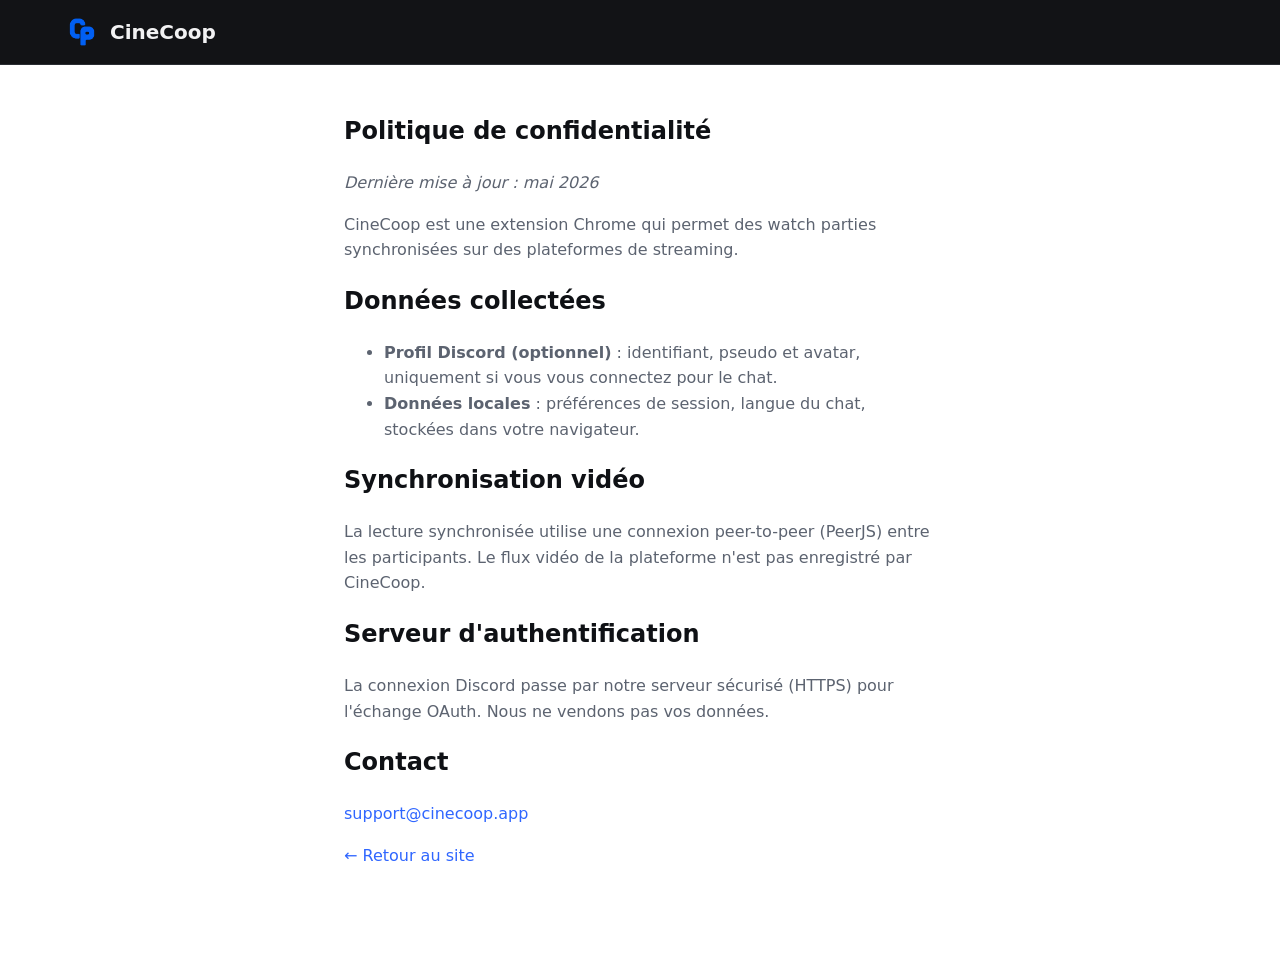
==== privacy.html @ d7f9ec52 "Site vitrine CineCoop" ====
<!doctype html>
<html lang="fr">
  <head>
    <meta charset="UTF-8" />
    <meta name="viewport" content="width=device-width, initial-scale=1.0" />
    <title>Confidentialité — CineCoop</title>
    <link rel="icon" href="assets/icon128.png" />
    <link rel="stylesheet" href="styles.css" />
    <style>
      .legal {
        max-width: 720px;
        margin: 0 auto;
        padding: 48px 5vw 80px;
      }
      .legal h1 {
        margin-top: 0;
      }
      .legal p,
      .legal li {
        color: #5c6370;
        line-height: 1.6;
      }
    </style>
  </head>
  <body>
    <header class="site-header">
      <a class="brand" href="index.html">
        <img src="assets/icon128.png" alt="" width="36" height="36" />
        <span>CineCoop</span>
      </a>
    </header>
    <article class="legal">
      <h1>Politique de confidentialité</h1>
      <p><em>Dernière mise à jour : mai 2026</em></p>
      <p>
        CineCoop est une extension Chrome qui permet des watch parties synchronisées sur des
        plateformes de streaming.
      </p>
      <h2>Données collectées</h2>
      <ul>
        <li>
          <strong>Profil Discord (optionnel)</strong> : identifiant, pseudo et avatar, uniquement si
          vous vous connectez pour le chat.
        </li>
        <li>
          <strong>Données locales</strong> : préférences de session, langue du chat, stockées dans
          votre navigateur.
        </li>
      </ul>
      <h2>Synchronisation vidéo</h2>
      <p>
        La lecture synchronisée utilise une connexion peer-to-peer (PeerJS) entre les participants.
        Le flux vidéo de la plateforme n'est pas enregistré par CineCoop.
      </p>
      <h2>Serveur d'authentification</h2>
      <p>
        La connexion Discord passe par notre serveur sécurisé (HTTPS) pour l'échange OAuth. Nous ne
        vendons pas vos données.
      </p>
      <h2>Contact</h2>
      <p><a href="mailto:support@cinecoop.app">support@cinecoop.app</a></p>
      <p><a href="index.html">← Retour au site</a></p>
    </article>
  </body>
</html>
---- styles.css ----
:root {
  --brand: #2f66ff;
  --brand-mid: #4d8fff;
  --brand-light: #69b4ff;
  --gradient: linear-gradient(104deg, #2f66ff 0%, #69b4ff 100%);
  --gradient-h: linear-gradient(90deg, #2f66ff 0%, #5ca6ff 55%, #69b4ff 100%);
  --bg-dark: #0a0b0e;
  --bg-header: #121316;
  --bg-panel: #1e1f22;
  --text: #0f1115;
  --text-muted: #5c6370;
  --white: #f2f2f3;
  --radius: 12px;
  --shadow: 0 12px 40px rgba(15, 17, 21, 0.12);
  --max: 1140px;
}

*,
*::before,
*::after {
  box-sizing: border-box;
}

html {
  scroll-behavior: smooth;
}

body {
  margin: 0;
  font-family: Inter, system-ui, -apple-system, sans-serif;
  color: var(--text);
  background: #fff;
  line-height: 1.55;
}

a {
  color: var(--brand);
  text-decoration: none;
}

a:hover {
  text-decoration: underline;
}

img {
  max-width: 100%;
  height: auto;
}

/* Header */
.site-header {
  position: sticky;
  top: 0;
  z-index: 100;
  display: flex;
  align-items: center;
  gap: 24px;
  padding: 14px 5vw;
  background: var(--bg-header);
  border-bottom: 1px solid #2a2d33;
}

.brand {
  display: flex;
  align-items: center;
  gap: 10px;
  color: var(--white);
  text-decoration: none;
  font-weight: 800;
  font-size: 1.25rem;
}

.brand:hover {
  text-decoration: none;
}

.brand-icon {
  border-radius: 8px;
}

.nav {
  display: flex;
  gap: 28px;
  margin-left: auto;
}

.nav a {
  color: #c5cad3;
  font-weight: 500;
  font-size: 0.95rem;
  text-decoration: none;
}

.nav a:hover {
  color: #fff;
}

.nav-toggle {
  display: none;
  flex-direction: column;
  gap: 5px;
  background: none;
  border: 0;
  padding: 4px;
  cursor: pointer;
}

.nav-toggle span {
  width: 22px;
  height: 2px;
  background: #fff;
  border-radius: 2px;
}

/* Buttons */
.btn {
  display: inline-flex;
  align-items: center;
  justify-content: center;
  border: 0;
  border-radius: 999px;
  font-weight: 700;
  cursor: pointer;
  text-decoration: none;
  transition: transform 0.15s, box-shadow 0.15s;
}

.btn:hover {
  text-decoration: none;
  transform: translateY(-1px);
  box-shadow: 0 8px 24px rgba(47, 102, 255, 0.35);
}

.btn-primary {
  background: var(--gradient-h);
  color: #fff;
}

.btn-sm {
  padding: 10px 18px;
  font-size: 0.88rem;
}

.btn-lg {
  padding: 16px 28px;
  font-size: 1.05rem;
}

/* Hero */
.hero {
  display: grid;
  grid-template-columns: 1fr 1fr;
  gap: 48px;
  align-items: center;
  max-width: var(--max);
  margin: 0 auto;
  padding: 56px 5vw 40px;
  background: var(--bg-dark);
  color: var(--white);
}

.hero-copy h1 {
  font-size: clamp(2rem, 4vw, 2.75rem);
  line-height: 1.15;
  margin: 0 0 16px;
}

.eyebrow {
  color: #8b93a1;
  font-size: 0.75rem;
  font-weight: 700;
  letter-spacing: 0.12em;
  margin: 0 0 12px;
}

.eyebrow.dark {
  color: var(--brand);
}

.lead {
  font-size: 1.05rem;
  color: #b5bac1;
  margin: 0 0 12px;
}

.lead-sub {
  color: #949ba4;
  margin: 0 0 24px;
}

.fine {
  font-size: 0.8rem;
  color: #6d737c;
  margin: 12px 0 0;
}

/* Mock browser */
.mock-browser {
  border-radius: 14px;
  overflow: hidden;
  box-shadow: 0 24px 60px rgba(0, 0, 0, 0.45);
  border: 1px solid #303339;
}

.mock-bar {
  display: flex;
  gap: 6px;
  padding: 10px 12px;
  background: #2a2d33;
}

.mock-bar span {
  width: 10px;
  height: 10px;
  border-radius: 50%;
  background: #4a4f58;
}

.mock-screen {
  display: grid;
  grid-template-columns: 1fr 200px;
  min-height: 260px;
  background: #15171c;
}

.mock-video {
  display: grid;
  place-items: center;
  background: linear-gradient(135deg, #1a2744, #0f1520);
}

.mock-play {
  width: 56px;
  height: 56px;
  border-radius: 50%;
  background: rgba(47, 102, 255, 0.9);
  display: grid;
  place-items: center;
  font-size: 1.2rem;
  color: #fff;
}

.mock-panel {
  background: #1e1f22;
  border-left: 1px solid #303339;
  padding: 12px;
  font-size: 0.72rem;
}

.mock-panel-head {
  font-weight: 700;
  margin-bottom: 10px;
  color: var(--brand-light);
}

.mock-members {
  display: flex;
  flex-wrap: wrap;
  gap: 6px;
  align-items: center;
  margin-bottom: 12px;
  color: #949ba4;
}

.mock-members .dot {
  width: 8px;
  height: 8px;
  border-radius: 50%;
  background: #4a4f58;
}

.mock-members .dot.on {
  background: #3ba55d;
}

.mock-chat p {
  margin: 0 0 8px;
  color: #dbdee1;
}

.mock-compose {
  margin-top: 16px;
  padding: 8px;
  border-radius: 8px;
  background: #2b2d31;
  color: #6d737c;
}

/* Platforms */
.platforms {
  display: flex;
  flex-wrap: wrap;
  align-items: center;
  gap: 24px 40px;
  padding: 28px 5vw;
  background: #fff;
  border-bottom: 1px solid #e8ecf2;
}

.platforms-label {
  margin: 0;
  font-weight: 600;
  color: var(--text-muted);
}

.platforms-row {
  display: flex;
  flex-wrap: wrap;
  align-items: center;
  gap: 28px;
}

.platforms-row img {
  height: 28px;
  width: auto;
  opacity: 0.85;
  filter: grayscale(0.2);
}

/* Feature blocks */
.feature-block {
  padding: 72px 5vw;
}

.feature-block.light {
  background: #fff;
}

.feature-block.gray {
  background: #f3f5f9;
}

.feature-inner {
  max-width: var(--max);
  margin: 0 auto;
  display: grid;
  grid-template-columns: 1fr 1fr;
  gap: 48px;
  align-items: center;
}

.feature-inner.reverse .feature-copy {
  order: 2;
}

.feature-inner.reverse .poster-grid,
.feature-inner.reverse .devices-mock,
.feature-inner.reverse .custom-cards {
  order: 1;
}

.feature-copy h2 {
  font-size: clamp(1.75rem, 3vw, 2.25rem);
  margin: 0 0 16px;
  line-height: 1.2;
}

.feature-copy p {
  color: var(--text-muted);
  margin: 0;
  font-size: 1.05rem;
}

.poster-grid {
  display: grid;
  grid-template-columns: repeat(3, 1fr);
  gap: 10px;
}

.poster {
  aspect-ratio: 2/3;
  border-radius: 10px;
  background: linear-gradient(145deg, #2f66ff33, #69b4ff22);
  border: 1px solid #e0e6ef;
}

.poster.p1 { background: linear-gradient(145deg, #1e3a5f, #2f66ff); }
.poster.p2 { background: linear-gradient(145deg, #3d1f4a, #8b5cf6); }
.poster.p3 { background: linear-gradient(145deg, #1a3d2e, #22c55e); }
.poster.p4 { background: linear-gradient(145deg, #4a2030, #ef4444); }
.poster.p5 { background: linear-gradient(145deg, #3d3520, #eab308); }
.poster.p6 { background: linear-gradient(145deg, #1a2e4a, #06b6d4); }

.devices-mock {
  position: relative;
  min-height: 220px;
}

.device.laptop {
  width: 90%;
  height: 200px;
  border-radius: 12px 12px 4px 4px;
  background: #1e1f22;
  padding: 12px 12px 20px;
  box-shadow: var(--shadow);
}

.device-screen {
  height: 100%;
  border-radius: 6px;
  background: linear-gradient(135deg, #1a2744, #0f1520);
  border: 1px solid #303339;
}

.device.phone {
  position: absolute;
  right: 0;
  bottom: 0;
  width: 80px;
  height: 140px;
  border-radius: 14px;
  border: 3px solid #2a2d33;
  background: #15171c;
  box-shadow: var(--shadow);
}

.custom-cards {
  display: grid;
  grid-template-columns: 1fr 1fr;
  gap: 14px;
}

.custom-card {
  background: #1e1f22;
  color: var(--white);
  padding: 18px;
  border-radius: var(--radius);
  box-shadow: var(--shadow);
}

.custom-card.wide {
  grid-column: 1 / -1;
}

.custom-card h3 {
  margin: 0 0 12px;
  font-size: 0.95rem;
}

.custom-card .muted {
  color: #949ba4;
  font-size: 0.85rem;
  margin: 0 0 12px;
}

.fake-input {
  background: #2b2d31;
  padding: 10px 12px;
  border-radius: 8px;
  color: #949ba4;
  font-size: 0.9rem;
}

.fake-toggle {
  display: flex;
  align-items: center;
  gap: 10px;
  font-size: 0.88rem;
  color: #b5bac1;
}

.fake-toggle span {
  width: 36px;
  height: 20px;
  border-radius: 999px;
  background: #4a4f58;
  position: relative;
}

.fake-toggle span.on {
  background: var(--brand);
}

.fake-toggle span.on::after {
  content: "";
  position: absolute;
  right: 3px;
  top: 3px;
  width: 14px;
  height: 14px;
  border-radius: 50%;
  background: #fff;
}

/* How it works */
.how {
  padding: 72px 5vw;
  background: #fff;
}

.how-layout {
  max-width: var(--max);
  margin: 0 auto;
  display: grid;
  grid-template-columns: 340px 1fr;
  gap: 48px;
}

.how-left h2 {
  font-size: 2rem;
  margin: 0 0 24px;
}

.steps-list {
  list-style: none;
  padding: 0;
  margin: 0 0 28px;
  border-left: 3px solid #e8ecf2;
}

.steps-list li {
  margin: 0;
}

.step-btn {
  display: block;
  width: 100%;
  text-align: left;
  padding: 12px 16px;
  border: 0;
  background: none;
  font: inherit;
  font-weight: 600;
  color: var(--text-muted);
  cursor: pointer;
  border-left: 3px solid transparent;
  margin-left: -3px;
}

.step-btn.active {
  color: var(--brand);
  border-left-color: var(--brand);
}

.step-screen {
  background: #121316;
  color: #fff;
  border-radius: var(--radius);
  padding: 48px 32px;
  min-height: 200px;
  display: flex;
  flex-direction: column;
  justify-content: center;
  margin-bottom: 20px;
}

.step-tag {
  color: var(--brand-light);
  font-weight: 700;
  font-size: 0.9rem;
}

.step-screen h3 {
  font-size: 1.75rem;
  margin: 8px 0 0;
}

.step-detail h4 {
  color: var(--brand);
  margin: 0 0 8px;
}

.step-detail p {
  color: var(--text-muted);
  margin: 0;
}

/* FAQ */
.faq-hero {
  padding: 72px 5vw 48px;
  background: radial-gradient(ellipse at 20% 0%, #2f66ff33 0%, transparent 55%), var(--bg-dark);
  color: var(--white);
  text-align: center;
}

.faq-hero h2 {
  font-size: 2.25rem;
  margin: 0 0 12px;
}

.faq-hero > p {
  color: #949ba4;
  margin: 0 auto 40px;
  max-width: 520px;
}

.faq-grid {
  max-width: 900px;
  margin: 0 auto;
  display: grid;
  grid-template-columns: repeat(3, 1fr);
  gap: 16px;
}

.faq-card {
  background: rgba(255, 255, 255, 0.06);
  border: 1px solid rgba(255, 255, 255, 0.08);
  border-radius: var(--radius);
  padding: 20px;
  text-align: left;
  color: inherit;
  text-decoration: none;
  transition: background 0.2s, border-color 0.2s;
}

.faq-card:hover {
  background: rgba(255, 255, 255, 0.1);
  border-color: var(--brand-mid);
  text-decoration: none;
}

.faq-card span {
  font-size: 1.5rem;
}

.faq-card h3 {
  margin: 10px 0 4px;
  font-size: 1rem;
  color: #fff;
}

.faq-card p {
  margin: 0;
  font-size: 0.85rem;
  color: #949ba4;
}

.faq-list {
  padding: 56px 5vw 72px;
}

.faq-list h2 {
  text-align: center;
  margin: 0 0 32px;
}

.accordion {
  max-width: 760px;
  margin: 0 auto;
}

.accordion details {
  background: #fff;
  border-radius: var(--radius);
  margin-bottom: 12px;
  box-shadow: var(--shadow);
  border: 1px solid #e8ecf2;
}

.accordion summary {
  padding: 18px 20px;
  font-weight: 700;
  cursor: pointer;
  list-style: none;
}

.accordion summary::-webkit-details-marker {
  display: none;
}

.accordion details[open] summary {
  color: var(--brand);
}

.accordion p {
  padding: 0 20px 18px;
  margin: 0;
  color: var(--text-muted);
}

/* CTA */
.cta-final {
  text-align: center;
  padding: 72px 5vw;
  background: var(--gradient);
  color: #fff;
}

.cta-final h2 {
  margin: 0 0 12px;
  font-size: 2rem;
}

.cta-final p {
  margin: 0 0 24px;
  opacity: 0.95;
}

.cta-final .fine {
  color: rgba(255, 255, 255, 0.75);
}

.cta-final .btn-primary {
  background: #fff;
  color: var(--brand);
  box-shadow: 0 8px 30px rgba(0, 0, 0, 0.2);
}

/* Footer */
.site-footer {
  background: #121316;
  color: #949ba4;
  padding: 48px 5vw 32px;
}

.footer-grid {
  max-width: var(--max);
  margin: 0 auto 32px;
  display: grid;
  grid-template-columns: repeat(4, 1fr);
  gap: 32px;
}

.footer-brand {
  font-size: 1.1rem;
}

.site-footer h4 {
  color: #dbdee1;
  margin: 0 0 12px;
  font-size: 0.9rem;
}

.site-footer a {
  display: block;
  color: #949ba4;
  margin-bottom: 8px;
  text-decoration: none;
}

.site-footer a:hover {
  color: var(--brand-light);
}

.copyright {
  text-align: center;
  margin: 0;
  font-size: 0.8rem;
  color: #6d737c;
}

/* Responsive */
@media (max-width: 960px) {
  .hero,
  .feature-inner,
  .how-layout {
    grid-template-columns: 1fr;
  }

  .hero-visual {
    order: -1;
  }

  .feature-inner.reverse .feature-copy {
    order: 0;
  }

  .faq-grid {
    grid-template-columns: 1fr 1fr;
  }

  .footer-grid {
    grid-template-columns: 1fr 1fr;
  }
}

@media (max-width: 720px) {
  .nav {
    display: none;
    position: absolute;
    top: 100%;
    left: 0;
    right: 0;
    flex-direction: column;
    background: var(--bg-header);
    padding: 16px 5vw;
    border-bottom: 1px solid #2a2d33;
  }

  .nav.open {
    display: flex;
  }

  .nav-toggle {
    display: flex;
    margin-left: auto;
  }

  .site-header .btn-sm {
    display: none;
  }

  .mock-screen {
    grid-template-columns: 1fr;
  }

  .mock-panel {
    display: none;
  }

  .faq-grid {
    grid-template-columns: 1fr;
  }

  .custom-cards {
    grid-template-columns: 1fr;
  }
}
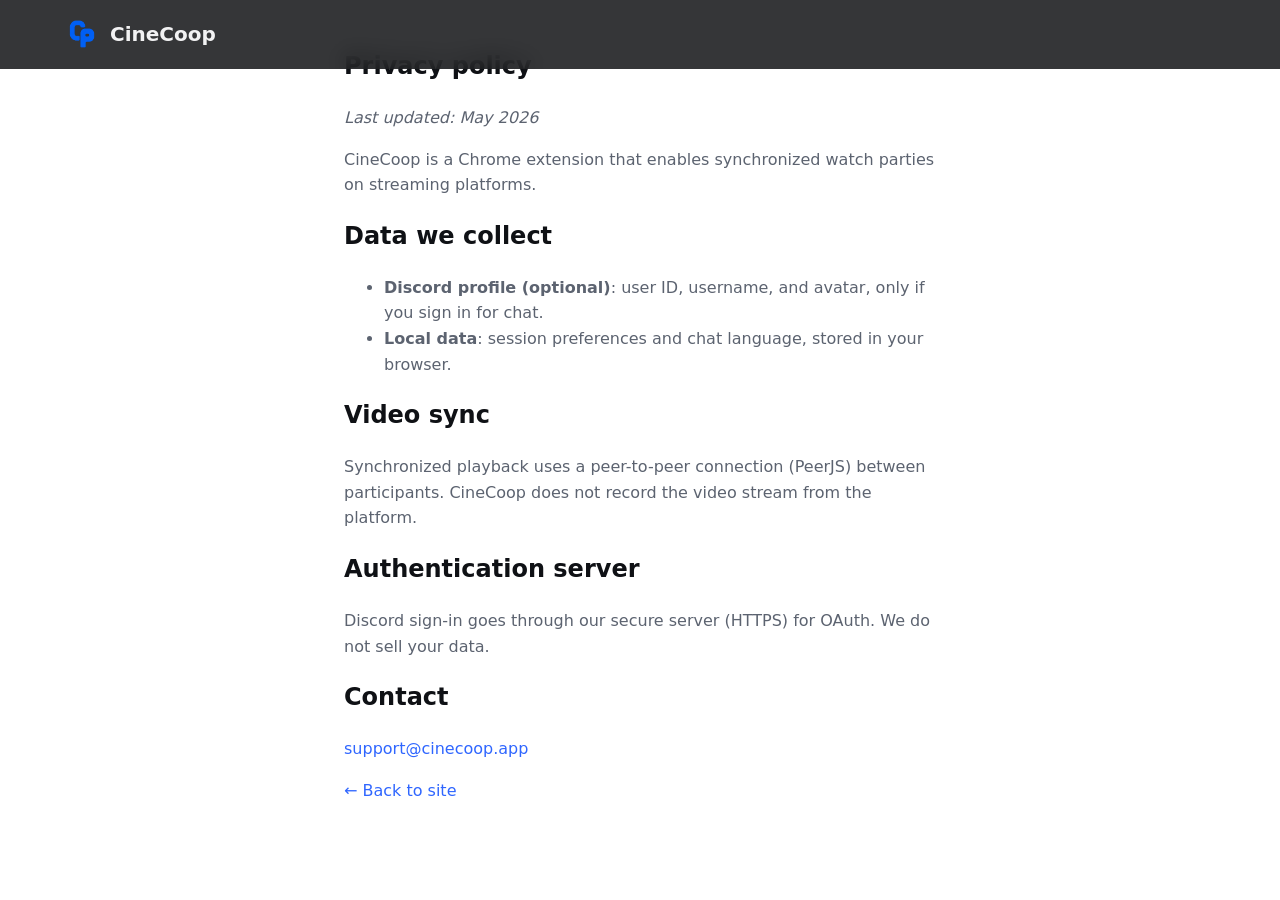
==== commit 527978f0: "Update site" ====
--- a/privacy.html
+++ b/privacy.html
@@ -1,9 +1,9 @@
 <!doctype html>
-<html lang="fr">
+<html lang="en">
   <head>
     <meta charset="UTF-8" />
     <meta name="viewport" content="width=device-width, initial-scale=1.0" />
-    <title>Confidentialité — CineCoop</title>
+    <title>Privacy — CineCoop</title>
     <link rel="icon" href="assets/icon128.png" />
     <link rel="stylesheet" href="styles.css" />
     <style>
@@ -30,36 +30,35 @@
       </a>
     </header>
     <article class="legal">
-      <h1>Politique de confidentialité</h1>
-      <p><em>Dernière mise à jour : mai 2026</em></p>
+      <h1>Privacy policy</h1>
+      <p><em>Last updated: May 2026</em></p>
       <p>
-        CineCoop est une extension Chrome qui permet des watch parties synchronisées sur des
-        plateformes de streaming.
+        CineCoop is a Chrome extension that enables synchronized watch parties on streaming
+        platforms.
       </p>
-      <h2>Données collectées</h2>
+      <h2>Data we collect</h2>
       <ul>
         <li>
-          <strong>Profil Discord (optionnel)</strong> : identifiant, pseudo et avatar, uniquement si
-          vous vous connectez pour le chat.
+          <strong>Discord profile (optional)</strong>: user ID, username, and avatar, only if you
+          sign in for chat.
         </li>
         <li>
-          <strong>Données locales</strong> : préférences de session, langue du chat, stockées dans
-          votre navigateur.
+          <strong>Local data</strong>: session preferences and chat language, stored in your
+          browser.
         </li>
       </ul>
-      <h2>Synchronisation vidéo</h2>
+      <h2>Video sync</h2>
       <p>
-        La lecture synchronisée utilise une connexion peer-to-peer (PeerJS) entre les participants.
-        Le flux vidéo de la plateforme n'est pas enregistré par CineCoop.
+        Synchronized playback uses a peer-to-peer connection (PeerJS) between participants. CineCoop
+        does not record the video stream from the platform.
       </p>
-      <h2>Serveur d'authentification</h2>
+      <h2>Authentication server</h2>
       <p>
-        La connexion Discord passe par notre serveur sécurisé (HTTPS) pour l'échange OAuth. Nous ne
-        vendons pas vos données.
+        Discord sign-in goes through our secure server (HTTPS) for OAuth. We do not sell your data.
       </p>
       <h2>Contact</h2>
       <p><a href="mailto:support@cinecoop.app">support@cinecoop.app</a></p>
-      <p><a href="index.html">← Retour au site</a></p>
+      <p><a href="index.html">← Back to site</a></p>
     </article>
   </body>
 </html>
--- a/styles.css
+++ b/styles.css
@@ -4,14 +4,14 @@
   --brand-light: #69b4ff;
   --gradient: linear-gradient(104deg, #2f66ff 0%, #69b4ff 100%);
   --gradient-h: linear-gradient(90deg, #2f66ff 0%, #5ca6ff 55%, #69b4ff 100%);
+  --hero-gradient: linear-gradient(115deg, #1a4fd6 0%, #2f66ff 35%, #5ca6ff 70%, #7ec8ff 100%);
   --bg-dark: #0a0b0e;
-  --bg-header: #121316;
-  --bg-panel: #1e1f22;
+  --bg-header: rgba(18, 19, 22, 0.85);
   --text: #0f1115;
   --text-muted: #5c6370;
   --white: #f2f2f3;
-  --radius: 12px;
-  --shadow: 0 12px 40px rgba(15, 17, 21, 0.12);
+  --radius: 14px;
+  --shadow: 0 16px 48px rgba(15, 17, 21, 0.14);
   --max: 1140px;
 }
 
@@ -23,6 +23,19 @@
 
 html {
   scroll-behavior: smooth;
+}
+
+@media (prefers-reduced-motion: reduce) {
+  html {
+    scroll-behavior: auto;
+  }
+  *,
+  *::before,
+  *::after {
+    animation-duration: 0.01ms !important;
+    animation-iteration-count: 1 !important;
+    transition-duration: 0.01ms !important;
+  }
 }
 
 body {
@@ -31,6 +44,15 @@
   color: var(--text);
   background: #fff;
   line-height: 1.55;
+  overflow-x: hidden;
+}
+
+.page-bg {
+  position: fixed;
+  inset: 0;
+  z-index: -1;
+  background: #fff;
+  pointer-events: none;
 }
 
 a {
@@ -38,26 +60,91 @@
   text-decoration: none;
 }
 
-a:hover {
-  text-decoration: underline;
-}
-
 img {
   max-width: 100%;
   height: auto;
+  display: block;
+}
+
+/* Reveal animations */
+.reveal {
+  opacity: 0;
+  transform: translateY(28px);
+  transition:
+    opacity 0.7s cubic-bezier(0.22, 1, 0.36, 1),
+    transform 0.7s cubic-bezier(0.22, 1, 0.36, 1);
+  transition-delay: calc(var(--d, 0) * 0.08s);
+}
+
+.reveal.is-visible {
+  opacity: 1;
+  transform: translateY(0);
+}
+
+@keyframes float-y {
+  0%,
+  100% {
+    transform: translateY(0);
+  }
+  50% {
+    transform: translateY(-14px);
+  }
+}
+
+@keyframes glow-pulse {
+  0%,
+  100% {
+    opacity: 0.5;
+    transform: scale(1);
+  }
+  50% {
+    opacity: 0.85;
+    transform: scale(1.05);
+  }
+}
+
+@keyframes shimmer {
+  0% {
+    background-position: 0% 50%;
+  }
+  100% {
+    background-position: 200% 50%;
+  }
+}
+
+.float-y {
+  animation: float-y 5s ease-in-out infinite;
+}
+
+.float-y-slow {
+  animation: float-y 7s ease-in-out infinite;
 }
 
 /* Header */
 .site-header {
-  position: sticky;
+  position: fixed;
   top: 0;
+  left: 0;
+  right: 0;
   z-index: 100;
   display: flex;
   align-items: center;
   gap: 24px;
-  padding: 14px 5vw;
+  padding: 16px 5vw;
   background: var(--bg-header);
-  border-bottom: 1px solid #2a2d33;
+  backdrop-filter: blur(12px);
+  border-bottom: 1px solid transparent;
+  transition:
+    padding 0.35s ease,
+    background 0.35s ease,
+    border-color 0.35s ease,
+    box-shadow 0.35s ease;
+}
+
+.site-header.is-scrolled {
+  padding: 10px 5vw;
+  border-bottom-color: #2a2d33;
+  box-shadow: 0 8px 32px rgba(0, 0, 0, 0.25);
 }
 
 .brand {
@@ -65,17 +152,18 @@
   align-items: center;
   gap: 10px;
   color: var(--white);
-  text-decoration: none;
   font-weight: 800;
   font-size: 1.25rem;
-}
-
-.brand:hover {
   text-decoration: none;
 }
 
 .brand-icon {
   border-radius: 8px;
+  transition: transform 0.3s ease;
+}
+
+.brand:hover .brand-icon {
+  transform: rotate(-6deg) scale(1.05);
 }
 
 .nav {
@@ -89,10 +177,26 @@
   font-weight: 500;
   font-size: 0.95rem;
   text-decoration: none;
+  position: relative;
+}
+
+.nav a::after {
+  content: "";
+  position: absolute;
+  left: 0;
+  bottom: -4px;
+  width: 0;
+  height: 2px;
+  background: var(--brand-light);
+  transition: width 0.25s ease;
 }
 
 .nav a:hover {
   color: #fff;
+}
+
+.nav a:hover::after {
+  width: 100%;
 }
 
 .nav-toggle {
@@ -110,6 +214,7 @@
   height: 2px;
   background: #fff;
   border-radius: 2px;
+  transition: transform 0.3s ease, opacity 0.3s ease;
 }
 
 /* Buttons */
@@ -122,18 +227,31 @@
   font-weight: 700;
   cursor: pointer;
   text-decoration: none;
-  transition: transform 0.15s, box-shadow 0.15s;
+  transition:
+    transform 0.25s cubic-bezier(0.22, 1, 0.36, 1),
+    box-shadow 0.25s ease,
+    filter 0.25s ease;
 }
 
 .btn:hover {
   text-decoration: none;
-  transform: translateY(-1px);
-  box-shadow: 0 8px 24px rgba(47, 102, 255, 0.35);
+  transform: translateY(-2px) scale(1.02);
 }
 
 .btn-primary {
   background: var(--gradient-h);
+  background-size: 200% auto;
   color: #fff;
+  box-shadow: 0 8px 28px rgba(47, 102, 255, 0.35);
+}
+
+.btn-primary:hover {
+  background-position: right center;
+  box-shadow: 0 12px 36px rgba(47, 102, 255, 0.5);
+}
+
+.btn-glow {
+  animation: shimmer 4s linear infinite;
 }
 
 .btn-sm {
@@ -148,178 +266,201 @@
 
 /* Hero */
 .hero {
+  position: relative;
   display: grid;
-  grid-template-columns: 1fr 1fr;
-  gap: 48px;
+  grid-template-columns: 1.05fr 0.95fr;
+  gap: 40px;
   align-items: center;
-  max-width: var(--max);
+  max-width: 1280px;
   margin: 0 auto;
-  padding: 56px 5vw 40px;
-  background: var(--bg-dark);
+  padding: 120px 5vw 64px;
+  min-height: 92vh;
+  background: var(--hero-gradient);
   color: var(--white);
+  overflow: hidden;
+}
+
+.hero-glow {
+  position: absolute;
+  width: 60vw;
+  height: 60vw;
+  max-width: 700px;
+  right: -10%;
+  top: 10%;
+  background: radial-gradient(circle, rgba(255, 255, 255, 0.2) 0%, transparent 65%);
+  animation: glow-pulse 6s ease-in-out infinite;
+  pointer-events: none;
+}
+
+.hero-copy {
+  position: relative;
+  z-index: 1;
 }
 
 .hero-copy h1 {
-  font-size: clamp(2rem, 4vw, 2.75rem);
-  line-height: 1.15;
-  margin: 0 0 16px;
+  font-size: clamp(2.1rem, 4.5vw, 3.2rem);
+  line-height: 1.1;
+  margin: 0 0 18px;
+  letter-spacing: -0.02em;
 }
 
 .eyebrow {
-  color: #8b93a1;
+  color: rgba(255, 255, 255, 0.75);
   font-size: 0.75rem;
   font-weight: 700;
-  letter-spacing: 0.12em;
-  margin: 0 0 12px;
+  letter-spacing: 0.14em;
+  margin: 0 0 14px;
 }
 
 .eyebrow.dark {
   color: var(--brand);
 }
 
+.eyebrow.light {
+  color: var(--brand-light);
+}
+
 .lead {
-  font-size: 1.05rem;
-  color: #b5bac1;
+  font-size: 1.08rem;
+  color: rgba(255, 255, 255, 0.92);
   margin: 0 0 12px;
 }
 
 .lead-sub {
-  color: #949ba4;
-  margin: 0 0 24px;
+  color: rgba(255, 255, 255, 0.78);
+  margin: 0 0 26px;
 }
 
 .fine {
   font-size: 0.8rem;
-  color: #6d737c;
-  margin: 12px 0 0;
-}
-
-/* Mock browser */
-.mock-browser {
-  border-radius: 14px;
+  color: rgba(255, 255, 255, 0.6);
+  margin: 14px 0 0;
+}
+
+.hero-visual {
+  position: relative;
+  z-index: 1;
+}
+
+.promo-frame {
+  border-radius: 20px;
   overflow: hidden;
-  box-shadow: 0 24px 60px rgba(0, 0, 0, 0.45);
-  border: 1px solid #303339;
-}
-
-.mock-bar {
-  display: flex;
-  gap: 6px;
-  padding: 10px 12px;
-  background: #2a2d33;
-}
-
-.mock-bar span {
-  width: 10px;
-  height: 10px;
-  border-radius: 50%;
-  background: #4a4f58;
-}
-
-.mock-screen {
-  display: grid;
-  grid-template-columns: 1fr 200px;
-  min-height: 260px;
-  background: #15171c;
-}
-
-.mock-video {
-  display: grid;
-  place-items: center;
-  background: linear-gradient(135deg, #1a2744, #0f1520);
-}
-
-.mock-play {
-  width: 56px;
-  height: 56px;
-  border-radius: 50%;
-  background: rgba(47, 102, 255, 0.9);
-  display: grid;
-  place-items: center;
-  font-size: 1.2rem;
-  color: #fff;
-}
-
-.mock-panel {
-  background: #1e1f22;
-  border-left: 1px solid #303339;
-  padding: 12px;
-  font-size: 0.72rem;
-}
-
-.mock-panel-head {
-  font-weight: 700;
-  margin-bottom: 10px;
-  color: var(--brand-light);
-}
-
-.mock-members {
-  display: flex;
-  flex-wrap: wrap;
-  gap: 6px;
-  align-items: center;
-  margin-bottom: 12px;
-  color: #949ba4;
-}
-
-.mock-members .dot {
-  width: 8px;
-  height: 8px;
-  border-radius: 50%;
-  background: #4a4f58;
-}
-
-.mock-members .dot.on {
-  background: #3ba55d;
-}
-
-.mock-chat p {
-  margin: 0 0 8px;
-  color: #dbdee1;
-}
-
-.mock-compose {
-  margin-top: 16px;
-  padding: 8px;
-  border-radius: 8px;
-  background: #2b2d31;
-  color: #6d737c;
-}
-
-/* Platforms */
+  box-shadow:
+    0 32px 80px rgba(0, 0, 0, 0.35),
+    0 0 0 1px rgba(255, 255, 255, 0.12);
+}
+
+.promo-img {
+  width: 100%;
+  height: auto;
+  transform: scale(1.02);
+  transition: transform 0.6s cubic-bezier(0.22, 1, 0.36, 1);
+}
+
+.promo-frame:hover .promo-img {
+  transform: scale(1.05);
+}
+
+/* Platforms row */
 .platforms {
-  display: flex;
-  flex-wrap: wrap;
-  align-items: center;
-  gap: 24px 40px;
-  padding: 28px 5vw;
-  background: #fff;
-  border-bottom: 1px solid #e8ecf2;
+  padding: 36px 0 40px;
+  background: #12151c;
+  border-bottom: 1px solid rgba(255, 255, 255, 0.06);
 }
 
 .platforms-label {
-  margin: 0;
+  text-align: center;
+  margin: 0 0 28px;
+  font-size: 0.8rem;
   font-weight: 600;
-  color: var(--text-muted);
+  letter-spacing: 0.12em;
+  text-transform: uppercase;
+  color: rgba(255, 255, 255, 0.45);
 }
 
 .platforms-row {
   display: flex;
   flex-wrap: wrap;
+  justify-content: center;
   align-items: center;
-  gap: 28px;
+  gap: clamp(28px, 5vw, 64px);
+  list-style: none;
+  margin: 0;
+  padding: 0 5vw;
+  max-width: 1100px;
+  margin-inline: auto;
+}
+
+.platforms-row li {
+  display: flex;
+  align-items: center;
+  justify-content: center;
 }
 
 .platforms-row img {
-  height: 28px;
   width: auto;
-  opacity: 0.85;
-  filter: grayscale(0.2);
-}
-
-/* Feature blocks */
+  height: auto;
+  max-height: 32px;
+  object-fit: contain;
+  opacity: 0.95;
+  transition:
+    opacity 0.3s ease,
+    transform 0.35s cubic-bezier(0.22, 1, 0.36, 1);
+}
+
+.platforms-row img:hover {
+  opacity: 1;
+  transform: scale(1.06);
+}
+
+.platforms-row .logo-disney {
+  max-height: 36px;
+}
+
+.platforms-row .logo-youtube {
+  max-height: 28px;
+}
+
+.platforms-row .logo-hbo {
+  max-height: 26px;
+}
+
+.platforms-row .logo-hulu {
+  max-height: 24px;
+}
+
+.platforms-row .logo-amazon {
+  max-height: 30px;
+}
+
+.platforms-row .logo-netflix {
+  max-height: 28px;
+}
+
+/* Showcase banner */
+.showcase-banner {
+  padding: 0;
+  background: linear-gradient(180deg, #fff 0%, #eef3ff 100%);
+  overflow: hidden;
+}
+
+.showcase-banner-img {
+  width: 100%;
+  max-height: 520px;
+  object-fit: cover;
+  object-position: center top;
+  opacity: 0.95;
+  transform: scale(1.01);
+  transition: transform 0.8s ease;
+}
+
+.showcase-banner:hover .showcase-banner-img {
+  transform: scale(1.03);
+}
+
+/* Features */
 .feature-block {
-  padding: 72px 5vw;
+  padding: 80px 5vw;
 }
 
 .feature-block.light {
@@ -343,16 +484,15 @@
   order: 2;
 }
 
-.feature-inner.reverse .poster-grid,
-.feature-inner.reverse .devices-mock,
-.feature-inner.reverse .custom-cards {
+.feature-inner.reverse .feature-visual {
   order: 1;
 }
 
 .feature-copy h2 {
-  font-size: clamp(1.75rem, 3vw, 2.25rem);
+  font-size: clamp(1.75rem, 3vw, 2.35rem);
   margin: 0 0 16px;
-  line-height: 1.2;
+  line-height: 1.15;
+  letter-spacing: -0.02em;
 }
 
 .feature-copy p {
@@ -361,130 +501,179 @@
   font-size: 1.05rem;
 }
 
-.poster-grid {
+.glass-card {
+  border-radius: var(--radius);
+  overflow: hidden;
+  box-shadow: var(--shadow);
+  border: 1px solid rgba(47, 102, 255, 0.12);
+  transition:
+    transform 0.45s cubic-bezier(0.22, 1, 0.36, 1),
+    box-shadow 0.45s ease;
+}
+
+.tilt-hover:hover {
+  transform: perspective(900px) rotateY(-4deg) rotateX(2deg) translateY(-6px);
+  box-shadow: 0 28px 60px rgba(47, 102, 255, 0.2);
+}
+
+.feature-promo-img {
+  width: 100%;
+}
+
+/* Streaming platforms video circle */
+.feature-visual {
+  display: flex;
+  justify-content: center;
+  align-items: center;
+}
+
+.shows-video-ring {
+  width: min(440px, 88vw);
+  aspect-ratio: 1;
+  border-radius: 50%;
+  overflow: hidden;
+  background: linear-gradient(145deg, #eef2f8 0%, #f8fafc 55%, #e8edf5 100%);
+  box-shadow:
+    0 24px 56px rgba(15, 23, 42, 0.1),
+    inset 0 0 0 1px rgba(47, 102, 255, 0.08);
+  position: relative;
+}
+
+.shows-video-ring::after {
+  content: "";
+  position: absolute;
+  inset: 0;
+  border-radius: 50%;
+  box-shadow: inset 0 0 0 1px rgba(255, 255, 255, 0.6);
+  pointer-events: none;
+}
+
+.shows-video {
+  width: 100%;
+  height: 100%;
+  object-fit: cover;
+  display: block;
+}
+
+/* Steps band */
+.steps-band {
+  padding: 80px 5vw;
+  background: var(--hero-gradient);
+  color: #fff;
+  overflow: hidden;
+}
+
+.steps-band-inner {
+  max-width: var(--max);
+  margin: 0 auto;
+  display: grid;
+  grid-template-columns: 1fr 1.1fr;
+  gap: 40px;
+  align-items: center;
+}
+
+.steps-band h2 {
+  font-size: clamp(1.8rem, 3vw, 2.4rem);
+  margin: 0 0 28px;
+  line-height: 1.15;
+}
+
+.steps-mini {
+  list-style: none;
+  padding: 0;
+  margin: 0 0 28px;
+}
+
+.steps-mini li {
+  display: flex;
+  gap: 16px;
+  align-items: flex-start;
+  margin-bottom: 20px;
+  padding: 14px 16px;
+  border-radius: 12px;
+  background: rgba(255, 255, 255, 0.08);
+  border: 1px solid rgba(255, 255, 255, 0.12);
+  transition:
+    transform 0.3s ease,
+    background 0.3s ease;
+}
+
+.steps-mini li:hover {
+  transform: translateX(8px);
+  background: rgba(255, 255, 255, 0.14);
+}
+
+.step-num {
+  flex-shrink: 0;
+  width: 36px;
+  height: 36px;
+  border-radius: 50%;
+  background: rgba(255, 255, 255, 0.2);
+  display: grid;
+  place-items: center;
+  font-weight: 800;
+  font-size: 0.95rem;
+}
+
+.steps-mini strong {
+  display: block;
+  margin-bottom: 4px;
+}
+
+.steps-mini p {
+  margin: 0;
+  font-size: 0.9rem;
+  opacity: 0.85;
+}
+
+.steps-promo-img {
+  width: 100%;
+  border-radius: var(--radius);
+  box-shadow: 0 24px 64px rgba(0, 0, 0, 0.3);
+}
+
+/* Stats */
+.stats-grid {
   display: grid;
   grid-template-columns: repeat(3, 1fr);
-  gap: 10px;
-}
-
-.poster {
-  aspect-ratio: 2/3;
-  border-radius: 10px;
-  background: linear-gradient(145deg, #2f66ff33, #69b4ff22);
-  border: 1px solid #e0e6ef;
-}
-
-.poster.p1 { background: linear-gradient(145deg, #1e3a5f, #2f66ff); }
-.poster.p2 { background: linear-gradient(145deg, #3d1f4a, #8b5cf6); }
-.poster.p3 { background: linear-gradient(145deg, #1a3d2e, #22c55e); }
-.poster.p4 { background: linear-gradient(145deg, #4a2030, #ef4444); }
-.poster.p5 { background: linear-gradient(145deg, #3d3520, #eab308); }
-.poster.p6 { background: linear-gradient(145deg, #1a2e4a, #06b6d4); }
-
-.devices-mock {
-  position: relative;
-  min-height: 220px;
-}
-
-.device.laptop {
-  width: 90%;
-  height: 200px;
-  border-radius: 12px 12px 4px 4px;
-  background: #1e1f22;
-  padding: 12px 12px 20px;
+  gap: 16px;
+}
+
+.stat-card {
+  background: #fff;
+  border-radius: var(--radius);
+  padding: 28px 20px;
+  text-align: center;
   box-shadow: var(--shadow);
-}
-
-.device-screen {
-  height: 100%;
-  border-radius: 6px;
-  background: linear-gradient(135deg, #1a2744, #0f1520);
-  border: 1px solid #303339;
-}
-
-.device.phone {
-  position: absolute;
-  right: 0;
-  bottom: 0;
-  width: 80px;
-  height: 140px;
-  border-radius: 14px;
-  border: 3px solid #2a2d33;
-  background: #15171c;
-  box-shadow: var(--shadow);
-}
-
-.custom-cards {
-  display: grid;
-  grid-template-columns: 1fr 1fr;
-  gap: 14px;
-}
-
-.custom-card {
-  background: #1e1f22;
-  color: var(--white);
-  padding: 18px;
-  border-radius: var(--radius);
-  box-shadow: var(--shadow);
-}
-
-.custom-card.wide {
-  grid-column: 1 / -1;
-}
-
-.custom-card h3 {
-  margin: 0 0 12px;
-  font-size: 0.95rem;
-}
-
-.custom-card .muted {
-  color: #949ba4;
+  border: 1px solid #e8ecf2;
+  transition:
+    transform 0.35s ease,
+    border-color 0.35s ease;
+}
+
+.stat-card:hover {
+  transform: translateY(-6px);
+  border-color: var(--brand-mid);
+}
+
+.stat-value {
+  display: block;
+  font-size: 2rem;
+  font-weight: 800;
+  color: var(--brand);
+  line-height: 1;
+  margin-bottom: 8px;
+}
+
+.stat-label {
   font-size: 0.85rem;
-  margin: 0 0 12px;
-}
-
-.fake-input {
-  background: #2b2d31;
-  padding: 10px 12px;
-  border-radius: 8px;
-  color: #949ba4;
-  font-size: 0.9rem;
-}
-
-.fake-toggle {
-  display: flex;
-  align-items: center;
-  gap: 10px;
-  font-size: 0.88rem;
-  color: #b5bac1;
-}
-
-.fake-toggle span {
-  width: 36px;
-  height: 20px;
-  border-radius: 999px;
-  background: #4a4f58;
-  position: relative;
-}
-
-.fake-toggle span.on {
-  background: var(--brand);
-}
-
-.fake-toggle span.on::after {
-  content: "";
-  position: absolute;
-  right: 3px;
-  top: 3px;
-  width: 14px;
-  height: 14px;
-  border-radius: 50%;
-  background: #fff;
-}
-
-/* How it works */
+  color: var(--text-muted);
+  font-weight: 600;
+}
+
+/* How */
 .how {
-  padding: 72px 5vw;
+  padding: 80px 5vw;
   background: #fff;
 }
 
@@ -506,10 +695,6 @@
   padding: 0;
   margin: 0 0 28px;
   border-left: 3px solid #e8ecf2;
-}
-
-.steps-list li {
-  margin: 0;
 }
 
 .step-btn {
@@ -525,6 +710,15 @@
   cursor: pointer;
   border-left: 3px solid transparent;
   margin-left: -3px;
+  transition:
+    color 0.25s ease,
+    border-color 0.25s ease,
+    padding-left 0.25s ease;
+}
+
+.step-btn:hover {
+  color: var(--brand);
+  padding-left: 20px;
 }
 
 .step-btn.active {
@@ -533,15 +727,21 @@
 }
 
 .step-screen {
-  background: #121316;
+  background: linear-gradient(135deg, #121316, #1e3a6f);
   color: #fff;
   border-radius: var(--radius);
   padding: 48px 32px;
-  min-height: 200px;
+  min-height: 180px;
   display: flex;
   flex-direction: column;
   justify-content: center;
   margin-bottom: 20px;
+  transition: opacity 0.35s ease, transform 0.35s ease;
+}
+
+.step-screen.is-changing {
+  opacity: 0;
+  transform: translateY(8px);
 }
 
 .step-tag {
@@ -555,6 +755,14 @@
   margin: 8px 0 0;
 }
 
+.step-detail {
+  transition: opacity 0.35s ease;
+}
+
+.step-detail.is-changing {
+  opacity: 0;
+}
+
 .step-detail h4 {
   color: var(--brand);
   margin: 0 0 8px;
@@ -567,8 +775,10 @@
 
 /* FAQ */
 .faq-hero {
-  padding: 72px 5vw 48px;
-  background: radial-gradient(ellipse at 20% 0%, #2f66ff33 0%, transparent 55%), var(--bg-dark);
+  padding: 80px 5vw 56px;
+  background:
+    radial-gradient(ellipse at 20% 0%, #2f66ff44 0%, transparent 55%),
+    var(--bg-dark);
   color: var(--white);
   text-align: center;
 }
@@ -585,7 +795,7 @@
 }
 
 .faq-grid {
-  max-width: 900px;
+  max-width: 920px;
   margin: 0 auto;
   display: grid;
   grid-template-columns: repeat(3, 1fr);
@@ -596,25 +806,37 @@
   background: rgba(255, 255, 255, 0.06);
   border: 1px solid rgba(255, 255, 255, 0.08);
   border-radius: var(--radius);
-  padding: 20px;
+  padding: 22px;
   text-align: left;
   color: inherit;
   text-decoration: none;
-  transition: background 0.2s, border-color 0.2s;
+  transition:
+    transform 0.35s cubic-bezier(0.22, 1, 0.36, 1),
+    background 0.35s ease,
+    border-color 0.35s ease,
+    box-shadow 0.35s ease;
 }
 
 .faq-card:hover {
+  transform: translateY(-6px);
   background: rgba(255, 255, 255, 0.1);
   border-color: var(--brand-mid);
+  box-shadow: 0 16px 40px rgba(47, 102, 255, 0.2);
   text-decoration: none;
 }
 
 .faq-card span {
-  font-size: 1.5rem;
+  font-size: 1.6rem;
+  display: block;
+  transition: transform 0.3s ease;
+}
+
+.faq-card:hover span {
+  transform: scale(1.15);
 }
 
 .faq-card h3 {
-  margin: 10px 0 4px;
+  margin: 12px 0 4px;
   font-size: 1rem;
   color: #fff;
 }
@@ -626,7 +848,7 @@
 }
 
 .faq-list {
-  padding: 56px 5vw 72px;
+  padding: 56px 5vw 80px;
 }
 
 .faq-list h2 {
@@ -645,6 +867,12 @@
   margin-bottom: 12px;
   box-shadow: var(--shadow);
   border: 1px solid #e8ecf2;
+  overflow: hidden;
+  transition: border-color 0.25s ease;
+}
+
+.accordion details[open] {
+  border-color: var(--brand-mid);
 }
 
 .accordion summary {
@@ -652,6 +880,7 @@
   font-weight: 700;
   cursor: pointer;
   list-style: none;
+  transition: color 0.2s ease;
 }
 
 .accordion summary::-webkit-details-marker {
@@ -666,13 +895,27 @@
   padding: 0 20px 18px;
   margin: 0;
   color: var(--text-muted);
+  animation: fade-in 0.35s ease;
+}
+
+@keyframes fade-in {
+  from {
+    opacity: 0;
+    transform: translateY(-6px);
+  }
+  to {
+    opacity: 1;
+    transform: translateY(0);
+  }
 }
 
 /* CTA */
 .cta-final {
   text-align: center;
-  padding: 72px 5vw;
+  padding: 88px 5vw;
   background: var(--gradient);
+  background-size: 200% auto;
+  animation: shimmer 8s linear infinite;
   color: #fff;
 }
 
@@ -682,18 +925,19 @@
 }
 
 .cta-final p {
-  margin: 0 0 24px;
+  margin: 0 0 28px;
   opacity: 0.95;
-}
-
-.cta-final .fine {
-  color: rgba(255, 255, 255, 0.75);
 }
 
 .cta-final .btn-primary {
   background: #fff;
   color: var(--brand);
-  box-shadow: 0 8px 30px rgba(0, 0, 0, 0.2);
+  box-shadow: 0 12px 40px rgba(0, 0, 0, 0.2);
+}
+
+.cta-final .fine {
+  color: rgba(255, 255, 255, 0.75);
+  margin-top: 16px;
 }
 
 /* Footer */
@@ -726,10 +970,12 @@
   color: #949ba4;
   margin-bottom: 8px;
   text-decoration: none;
+  transition: color 0.2s ease, transform 0.2s ease;
 }
 
 .site-footer a:hover {
   color: var(--brand-light);
+  transform: translateX(4px);
 }
 
 .copyright {
@@ -740,19 +986,26 @@
 }
 
 /* Responsive */
-@media (max-width: 960px) {
+@media (max-width: 1024px) {
   .hero,
   .feature-inner,
+  .steps-band-inner,
   .how-layout {
     grid-template-columns: 1fr;
   }
 
+  .hero {
+    padding-top: 100px;
+    min-height: auto;
+  }
+
   .hero-visual {
     order: -1;
   }
 
-  .feature-inner.reverse .feature-copy {
-    order: 0;
+  .feature-inner.reverse .feature-copy,
+  .feature-inner.reverse .feature-visual {
+    order: unset;
   }
 
   .faq-grid {
@@ -772,7 +1025,7 @@
     left: 0;
     right: 0;
     flex-direction: column;
-    background: var(--bg-header);
+    background: #121316;
     padding: 16px 5vw;
     border-bottom: 1px solid #2a2d33;
   }
@@ -790,19 +1043,15 @@
     display: none;
   }
 
-  .mock-screen {
+  .stats-grid {
     grid-template-columns: 1fr;
-  }
-
-  .mock-panel {
-    display: none;
   }
 
   .faq-grid {
     grid-template-columns: 1fr;
   }
 
-  .custom-cards {
-    grid-template-columns: 1fr;
-  }
-}
+  .showcase-banner-img {
+    max-height: 280px;
+  }
+}
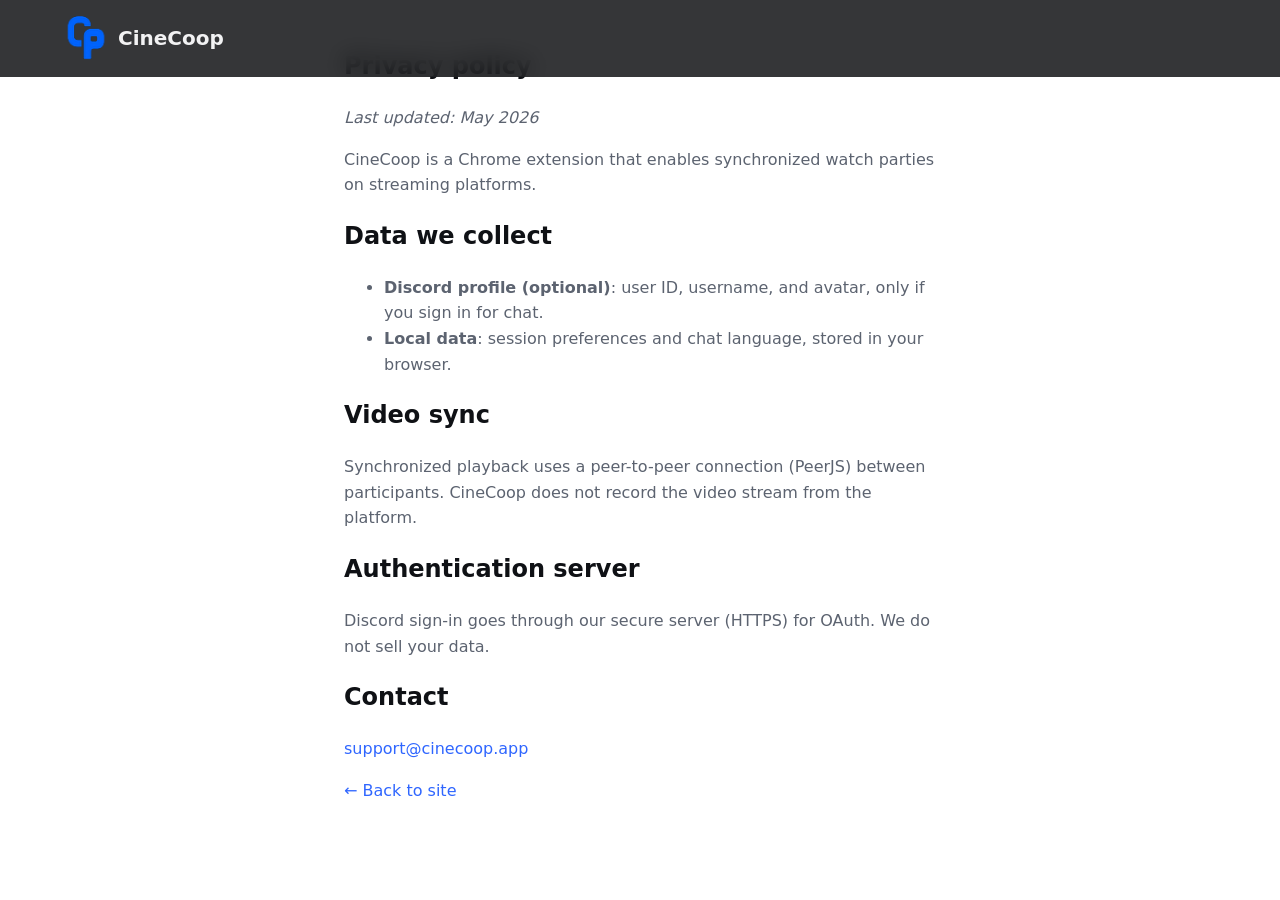
==== commit f6182e71: "Update site" ====
--- a/privacy.html
+++ b/privacy.html
@@ -4,7 +4,8 @@
     <meta charset="UTF-8" />
     <meta name="viewport" content="width=device-width, initial-scale=1.0" />
     <title>Privacy — CineCoop</title>
-    <link rel="icon" href="assets/icon128.png" />
+    <link rel="icon" href="assets/favicon.ico?v=4" sizes="any" />
+    <link rel="icon" type="image/png" sizes="32x32" href="assets/favicon-32.png?v=4" />
     <link rel="stylesheet" href="styles.css" />
     <style>
       .legal {
@@ -25,7 +26,7 @@
   <body>
     <header class="site-header">
       <a class="brand" href="index.html">
-        <img src="assets/icon128.png" alt="" width="36" height="36" />
+        <img src="assets/brand-cp-48.png" alt="" class="brand-icon" width="44" height="44" />
         <span>CineCoop</span>
       </a>
     </header>
--- a/styles.css
+++ b/styles.css
@@ -109,6 +109,15 @@
   }
   100% {
     background-position: 200% 50%;
+  }
+}
+
+@keyframes platforms-scroll {
+  0% {
+    transform: translateX(0);
+  }
+  100% {
+    transform: translateX(-50%);
   }
 }
 
@@ -158,8 +167,17 @@
 }
 
 .brand-icon {
-  border-radius: 8px;
+  width: 44px;
+  height: 44px;
+  flex-shrink: 0;
+  display: block;
+  object-fit: contain;
   transition: transform 0.3s ease;
+}
+
+.site-footer .brand-icon {
+  width: 40px;
+  height: 40px;
 }
 
 .brand:hover .brand-icon {
@@ -378,84 +396,66 @@
   color: rgba(255, 255, 255, 0.45);
 }
 
-.platforms-row {
+.platforms-marquee {
+  overflow: hidden;
+  width: 100%;
+  mask-image: linear-gradient(90deg, transparent, #000 6%, #000 94%, transparent);
+}
+
+.platforms-track {
   display: flex;
-  flex-wrap: wrap;
-  justify-content: center;
   align-items: center;
-  gap: clamp(28px, 5vw, 64px);
+  gap: clamp(32px, 5vw, 72px);
+  width: max-content;
   list-style: none;
   margin: 0;
-  padding: 0 5vw;
-  max-width: 1100px;
-  margin-inline: auto;
-}
-
-.platforms-row li {
+  padding: 0;
+  animation: platforms-scroll 32s linear infinite;
+  will-change: transform;
+}
+
+.platforms-marquee:hover .platforms-track {
+  animation-play-state: paused;
+}
+
+.platforms-track li {
   display: flex;
   align-items: center;
   justify-content: center;
-}
-
-.platforms-row img {
-  width: auto;
-  height: auto;
-  max-height: 32px;
+  flex: 0 0 auto;
+  width: 120px;
+  height: 40px;
+}
+
+.platforms-track img {
+  display: block;
+  width: 100%;
+  height: 36px;
+  max-width: 120px;
   object-fit: contain;
+  object-position: center;
   opacity: 0.95;
-  transition:
-    opacity 0.3s ease,
-    transform 0.35s cubic-bezier(0.22, 1, 0.36, 1);
-}
-
-.platforms-row img:hover {
-  opacity: 1;
-  transform: scale(1.06);
-}
-
-.platforms-row .logo-disney {
-  max-height: 36px;
-}
-
-.platforms-row .logo-youtube {
-  max-height: 28px;
-}
-
-.platforms-row .logo-hbo {
-  max-height: 26px;
-}
-
-.platforms-row .logo-hulu {
-  max-height: 24px;
-}
-
-.platforms-row .logo-amazon {
-  max-height: 30px;
-}
-
-.platforms-row .logo-netflix {
-  max-height: 28px;
-}
-
-/* Showcase banner */
-.showcase-banner {
-  padding: 0;
-  background: linear-gradient(180deg, #fff 0%, #eef3ff 100%);
-  overflow: hidden;
-}
-
-.showcase-banner-img {
-  width: 100%;
-  max-height: 520px;
-  object-fit: cover;
-  object-position: center top;
-  opacity: 0.95;
-  transform: scale(1.01);
-  transition: transform 0.8s ease;
-}
-
-.showcase-banner:hover .showcase-banner-img {
-  transform: scale(1.03);
+}
+
+@media (prefers-reduced-motion: reduce) {
+  .platforms-track {
+    animation: none;
+    flex-wrap: wrap;
+    justify-content: center;
+    width: 100%;
+    max-width: 1280px;
+    margin-inline: auto;
+    padding: 0 4vw;
+    gap: clamp(16px, 3vw, 40px);
+  }
+
+  .platforms-marquee {
+    mask-image: none;
+  }
+
+  .platforms-track li[aria-hidden="true"] {
+    display: none;
+  }
 }
 
 /* Features */
@@ -475,9 +475,13 @@
   max-width: var(--max);
   margin: 0 auto;
   display: grid;
-  grid-template-columns: 1fr 1fr;
+  grid-template-columns: 0.95fr 1.05fr;
   gap: 48px;
   align-items: center;
+}
+
+#features .feature-inner {
+  gap: 40px 56px;
 }
 
 .feature-inner.reverse .feature-copy {
@@ -527,32 +531,29 @@
   align-items: center;
 }
 
-.shows-video-ring {
-  width: min(440px, 88vw);
-  aspect-ratio: 1;
-  border-radius: 50%;
+.shows-video-frame {
+  width: 100%;
+  max-width: min(720px, 100%);
+  margin: 0 auto;
+  border-radius: 16px;
   overflow: hidden;
-  background: linear-gradient(145deg, #eef2f8 0%, #f8fafc 55%, #e8edf5 100%);
-  box-shadow:
-    0 24px 56px rgba(15, 23, 42, 0.1),
-    inset 0 0 0 1px rgba(47, 102, 255, 0.08);
-  position: relative;
-}
-
-.shows-video-ring::after {
-  content: "";
-  position: absolute;
-  inset: 0;
-  border-radius: 50%;
-  box-shadow: inset 0 0 0 1px rgba(255, 255, 255, 0.6);
-  pointer-events: none;
+  background: #fff;
+  box-shadow: 0 20px 56px rgba(15, 23, 42, 0.12);
 }
 
 .shows-video {
   width: 100%;
-  height: 100%;
-  object-fit: cover;
+  height: auto;
+  min-height: 280px;
   display: block;
+  object-fit: contain;
+  background: #fff;
+}
+
+@media (min-width: 900px) {
+  .shows-video {
+    min-height: 340px;
+  }
 }
 
 /* Steps band */
@@ -1050,8 +1051,4 @@
   .faq-grid {
     grid-template-columns: 1fr;
   }
-
-  .showcase-banner-img {
-    max-height: 280px;
-  }
-}
+}
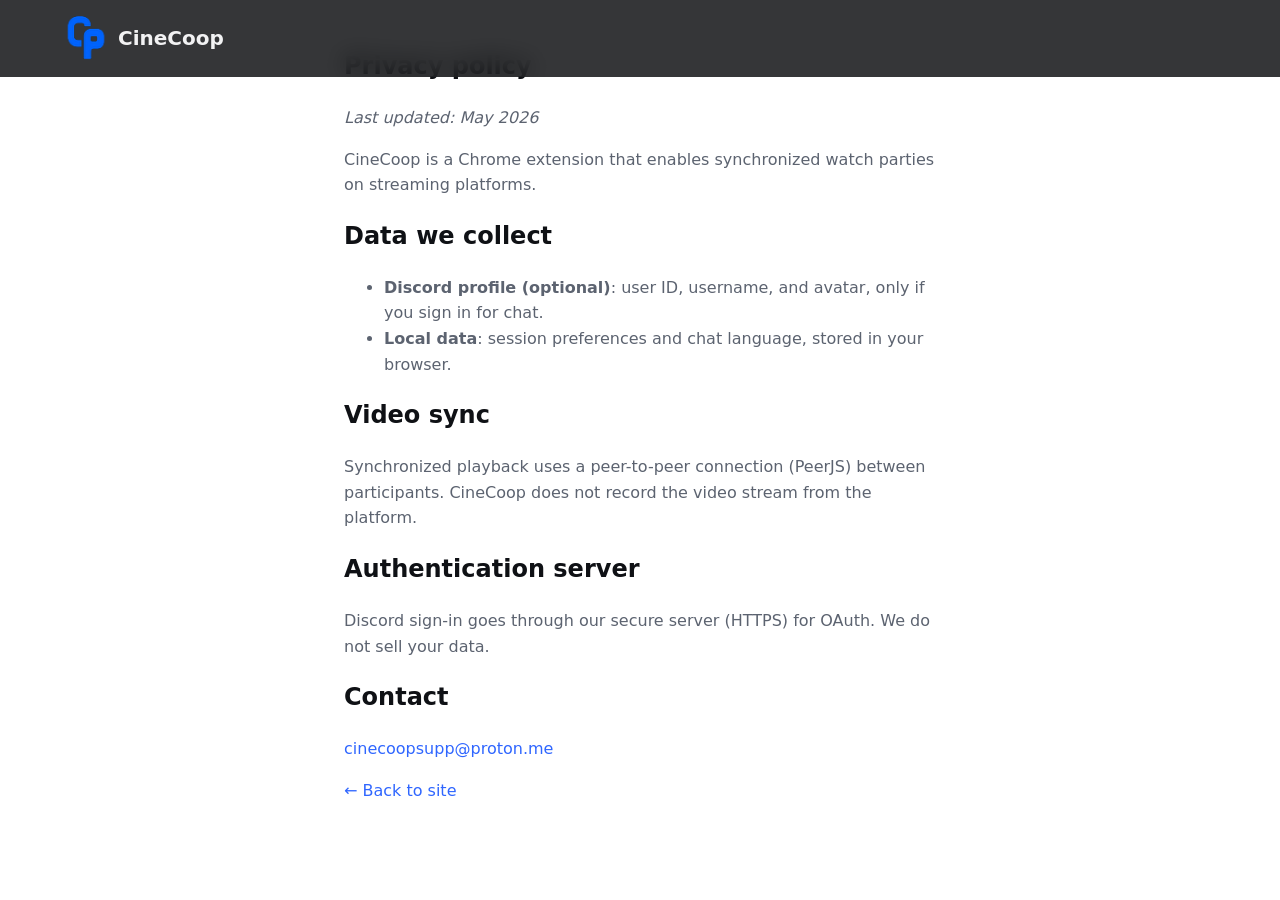
==== commit 83fe9814: "Update privacy policy and support email" ====
--- a/privacy.html
+++ b/privacy.html
@@ -58,7 +58,7 @@
         Discord sign-in goes through our secure server (HTTPS) for OAuth. We do not sell your data.
       </p>
       <h2>Contact</h2>
-      <p><a href="mailto:support@cinecoop.app">support@cinecoop.app</a></p>
+      <p><a href="mailto:cinecoopsupp@proton.me">cinecoopsupp@proton.me</a></p>
       <p><a href="index.html">← Back to site</a></p>
     </article>
   </body>
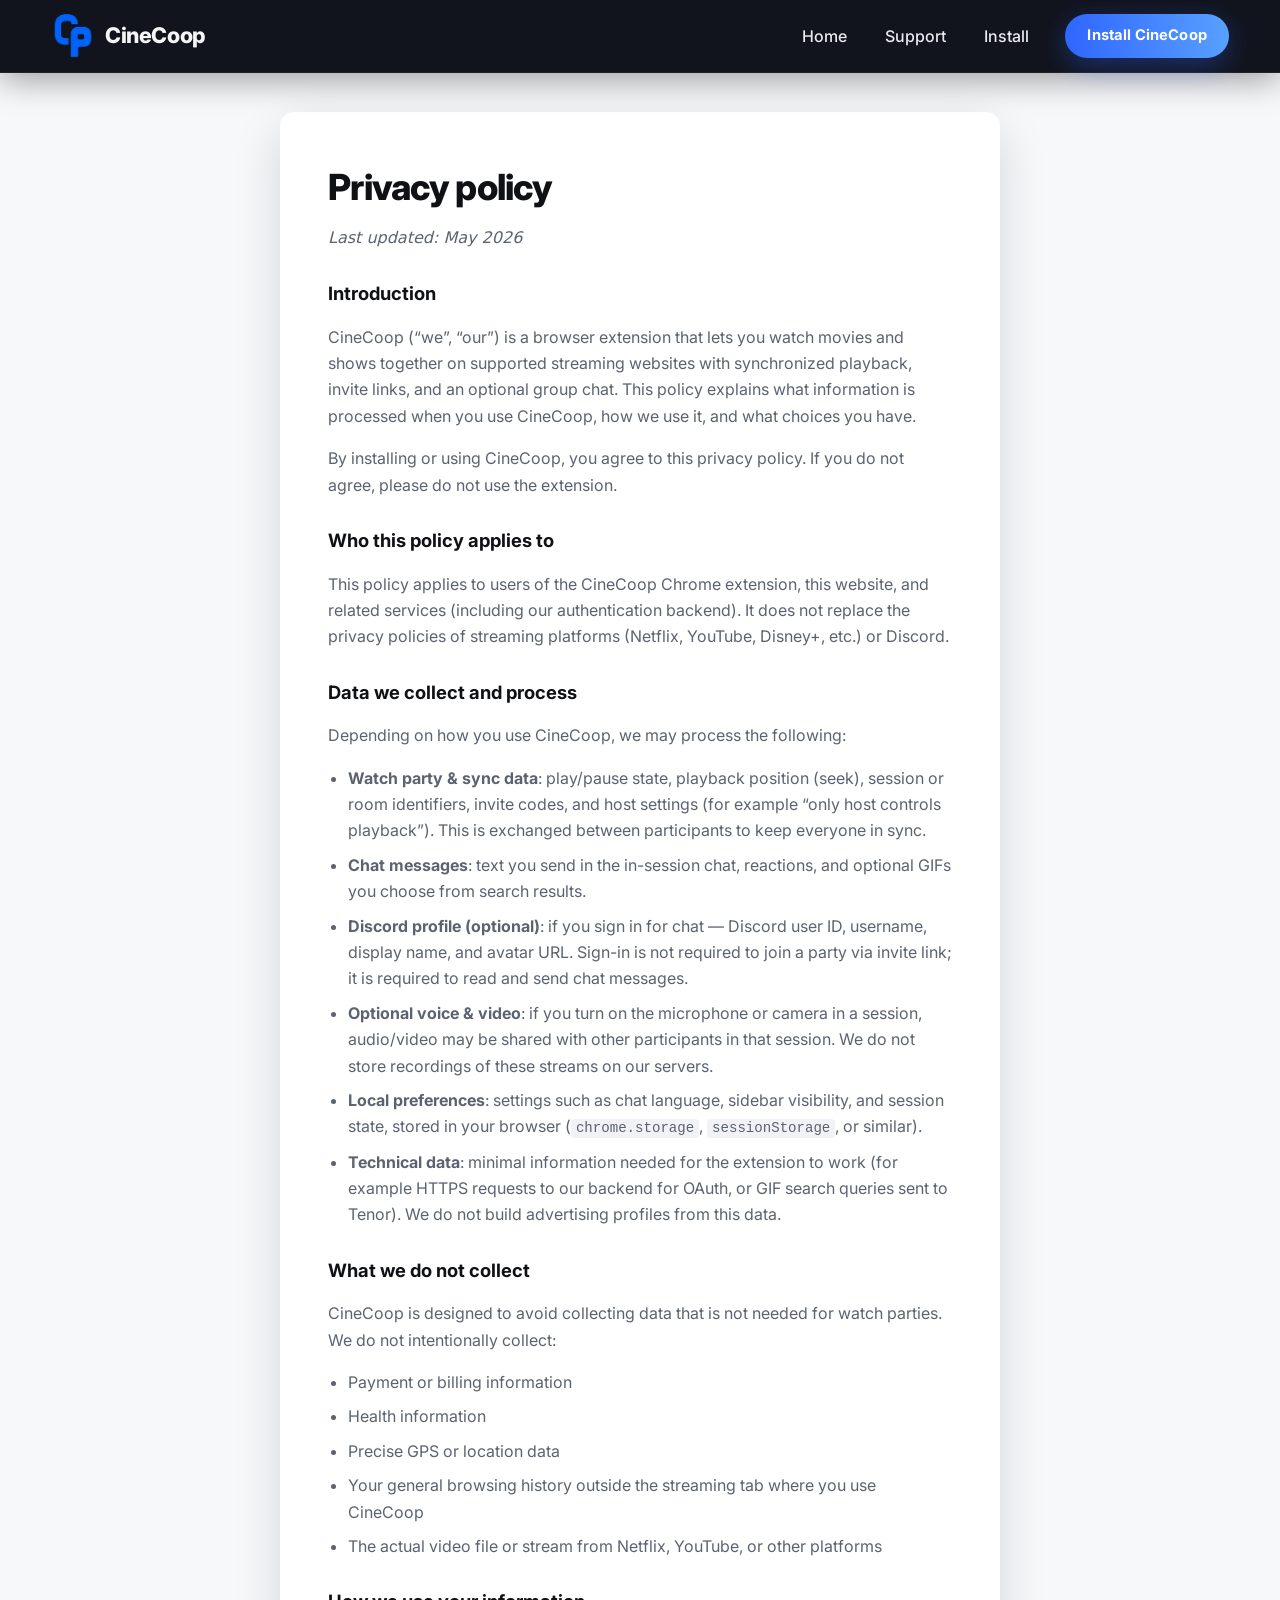
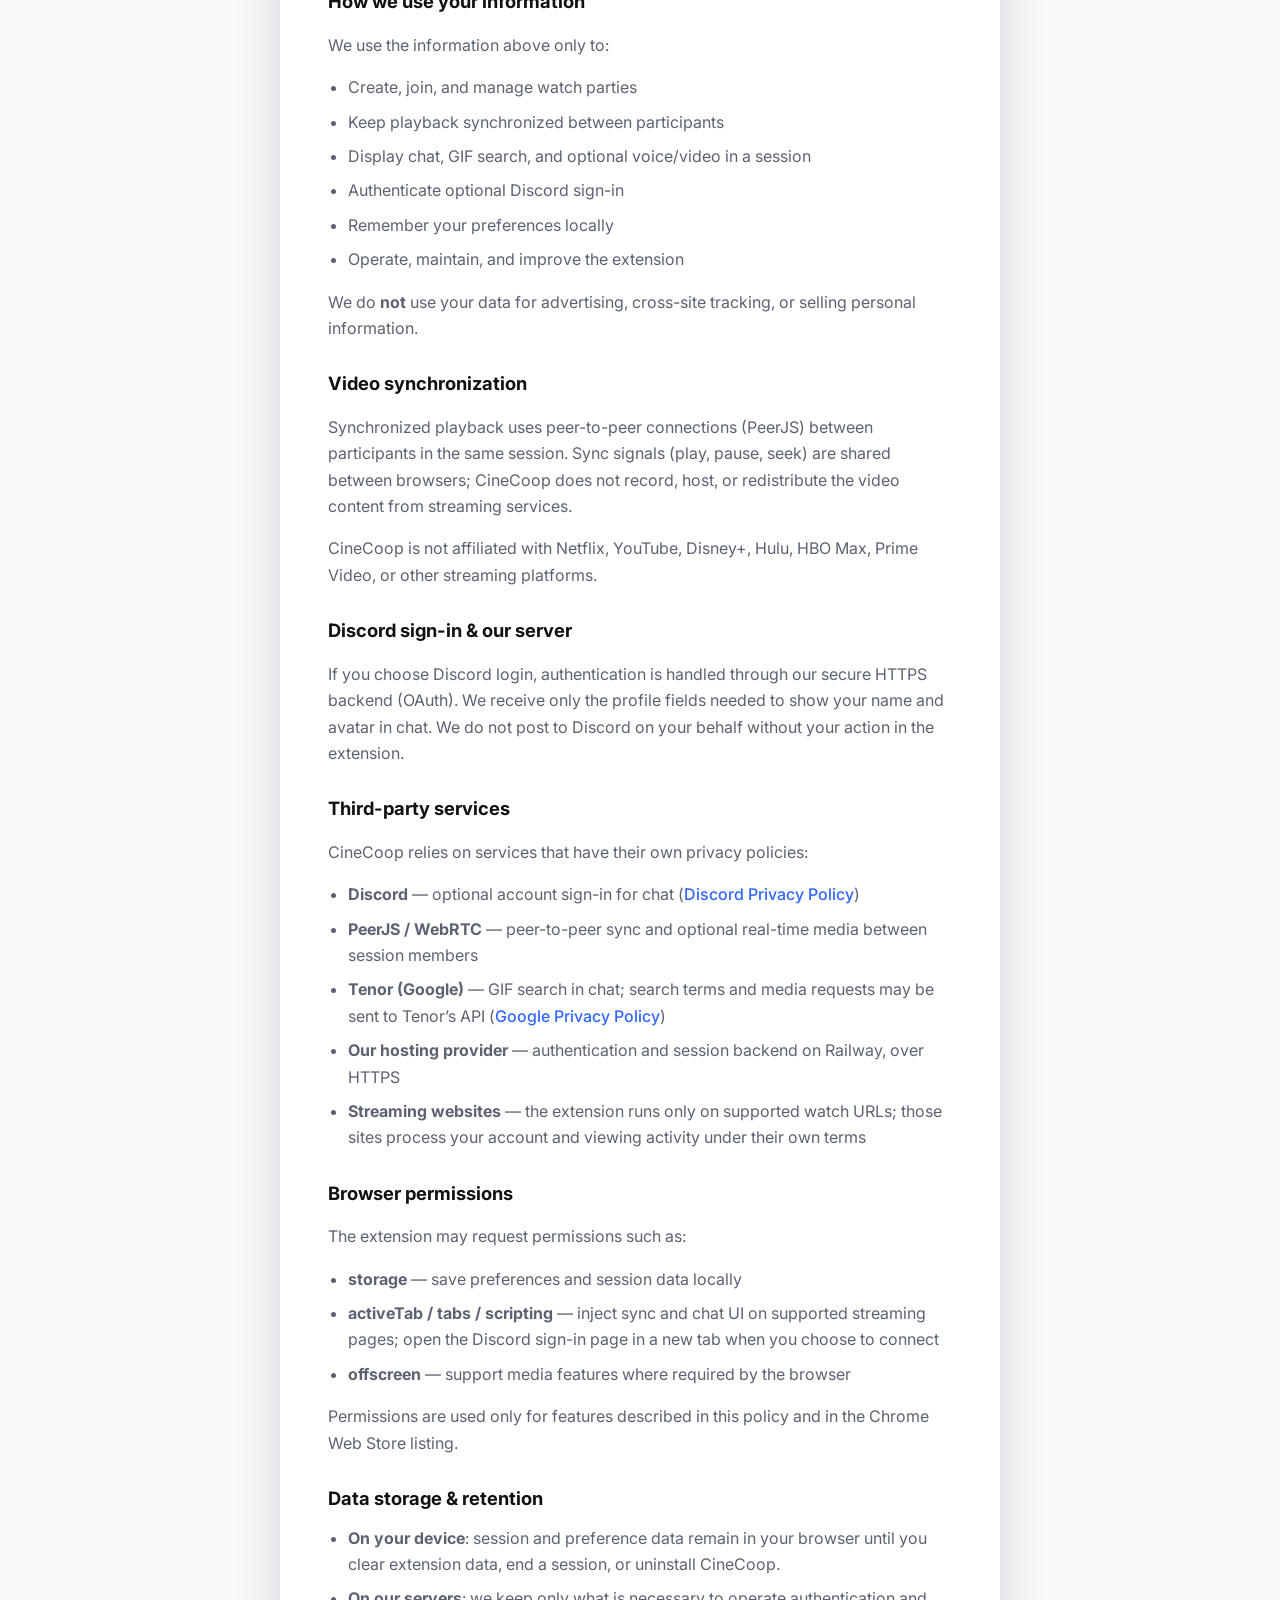
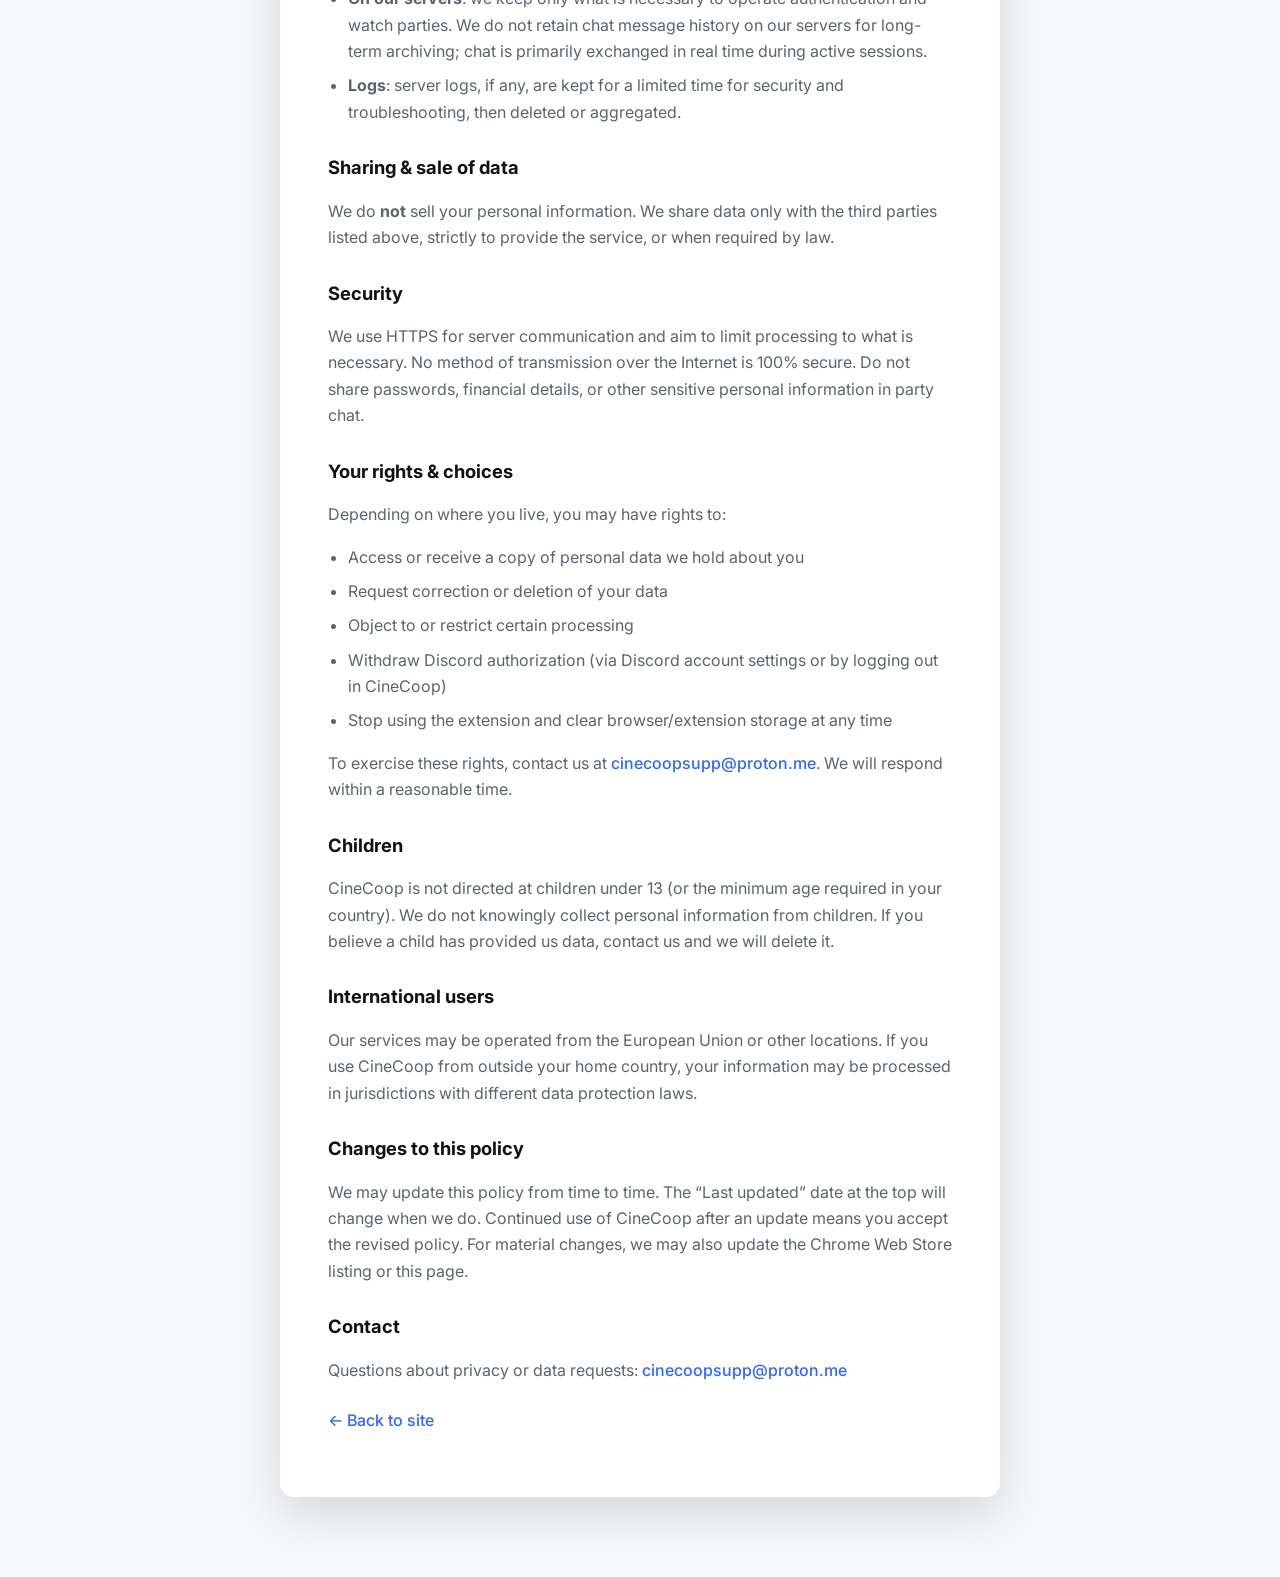
==== commit da1865a1: "Update landing" ====
--- a/privacy.html
+++ b/privacy.html
@@ -6,60 +6,245 @@
     <title>Privacy — CineCoop</title>
     <link rel="icon" href="assets/favicon.ico?v=4" sizes="any" />
     <link rel="icon" type="image/png" sizes="32x32" href="assets/favicon-32.png?v=4" />
-    <link rel="stylesheet" href="styles.css" />
-    <style>
-      .legal {
-        max-width: 720px;
-        margin: 0 auto;
-        padding: 48px 5vw 80px;
-      }
-      .legal h1 {
-        margin-top: 0;
-      }
-      .legal p,
-      .legal li {
-        color: #5c6370;
-        line-height: 1.6;
-      }
-    </style>
+    <link rel="preconnect" href="https://fonts.googleapis.com" />
+    <link rel="preconnect" href="https://fonts.gstatic.com" crossorigin />
+    <link
+      href="https://fonts.googleapis.com/css2?family=Inter:wght@400;500;600;700;800&display=swap"
+      rel="stylesheet"
+    />
+    <link rel="stylesheet" href="styles.css?v=responsive" />
   </head>
-  <body>
-    <header class="site-header">
+  <body class="page-legal">
+    <header class="site-header site-header--static" id="header">
       <a class="brand" href="index.html">
-        <img src="assets/brand-cp-48.png" alt="" class="brand-icon" width="44" height="44" />
-        <span>CineCoop</span>
+        <img src="assets/brand-cp-48.png" alt="" class="brand-icon" width="40" height="40" />
+        <span class="brand-name">CineCoop</span>
       </a>
+      <div class="header-actions">
+        <nav class="nav" aria-label="Legal page navigation">
+          <a href="index.html">Home</a>
+          <a href="support.html">Support</a>
+          <a href="index.html#install">Install</a>
+        </nav>
+        <a class="btn btn-primary btn-sm header-cta" href="index.html#install">Install CineCoop</a>
+      </div>
+      <button class="nav-toggle" type="button" aria-label="Menu" aria-expanded="false">
+        <span></span><span></span><span></span>
+      </button>
     </header>
-    <article class="legal">
-      <h1>Privacy policy</h1>
-      <p><em>Last updated: May 2026</em></p>
-      <p>
-        CineCoop is a Chrome extension that enables synchronized watch parties on streaming
-        platforms.
-      </p>
-      <h2>Data we collect</h2>
-      <ul>
-        <li>
-          <strong>Discord profile (optional)</strong>: user ID, username, and avatar, only if you
-          sign in for chat.
-        </li>
-        <li>
-          <strong>Local data</strong>: session preferences and chat language, stored in your
-          browser.
-        </li>
-      </ul>
-      <h2>Video sync</h2>
-      <p>
-        Synchronized playback uses a peer-to-peer connection (PeerJS) between participants. CineCoop
-        does not record the video stream from the platform.
-      </p>
-      <h2>Authentication server</h2>
-      <p>
-        Discord sign-in goes through our secure server (HTTPS) for OAuth. We do not sell your data.
-      </p>
-      <h2>Contact</h2>
-      <p><a href="mailto:cinecoopsupp@proton.me">cinecoopsupp@proton.me</a></p>
-      <p><a href="index.html">← Back to site</a></p>
-    </article>
+
+    <main class="legal-page">
+      <article class="legal">
+        <h1>Privacy policy</h1>
+        <p class="legal-updated"><em>Last updated: May 2026</em></p>
+
+        <h2>Introduction</h2>
+        <p>
+          CineCoop (“we”, “our”) is a browser extension that lets you watch movies and shows
+          together on supported streaming websites with synchronized playback, invite links, and an
+          optional group chat. This policy explains what information is processed when you use
+          CineCoop, how we use it, and what choices you have.
+        </p>
+        <p>
+          By installing or using CineCoop, you agree to this privacy policy. If you do not agree,
+          please do not use the extension.
+        </p>
+
+        <h2>Who this policy applies to</h2>
+        <p>
+          This policy applies to users of the CineCoop Chrome extension, this website, and related
+          services (including our authentication backend). It does not replace the privacy policies
+          of streaming platforms (Netflix, YouTube, Disney+, etc.) or Discord.
+        </p>
+
+        <h2>Data we collect and process</h2>
+        <p>Depending on how you use CineCoop, we may process the following:</p>
+        <ul>
+          <li>
+            <strong>Watch party &amp; sync data</strong>: play/pause state, playback position
+            (seek), session or room identifiers, invite codes, and host settings (for example
+            “only host controls playback”). This is exchanged between participants to keep everyone
+            in sync.
+          </li>
+          <li>
+            <strong>Chat messages</strong>: text you send in the in-session chat, reactions, and
+            optional GIFs you choose from search results.
+          </li>
+          <li>
+            <strong>Discord profile (optional)</strong>: if you sign in for chat — Discord user ID,
+            username, display name, and avatar URL. Sign-in is not required to join a party via
+            invite link; it is required to read and send chat messages.
+          </li>
+          <li>
+            <strong>Optional voice &amp; video</strong>: if you turn on the microphone or camera in a
+            session, audio/video may be shared with other participants in that session. We do not
+            store recordings of these streams on our servers.
+          </li>
+          <li>
+            <strong>Local preferences</strong>: settings such as chat language, sidebar visibility,
+            and session state, stored in your browser (<code>chrome.storage</code>,
+            <code>sessionStorage</code>, or similar).
+          </li>
+          <li>
+            <strong>Technical data</strong>: minimal information needed for the extension to work
+            (for example HTTPS requests to our backend for OAuth, or GIF search queries sent to
+            Tenor). We do not build advertising profiles from this data.
+          </li>
+        </ul>
+
+        <h2>What we do not collect</h2>
+        <p>CineCoop is designed to avoid collecting data that is not needed for watch parties. We do not intentionally collect:</p>
+        <ul>
+          <li>Payment or billing information</li>
+          <li>Health information</li>
+          <li>Precise GPS or location data</li>
+          <li>Your general browsing history outside the streaming tab where you use CineCoop</li>
+          <li>The actual video file or stream from Netflix, YouTube, or other platforms</li>
+        </ul>
+
+        <h2>How we use your information</h2>
+        <p>We use the information above only to:</p>
+        <ul>
+          <li>Create, join, and manage watch parties</li>
+          <li>Keep playback synchronized between participants</li>
+          <li>Display chat, GIF search, and optional voice/video in a session</li>
+          <li>Authenticate optional Discord sign-in</li>
+          <li>Remember your preferences locally</li>
+          <li>Operate, maintain, and improve the extension</li>
+        </ul>
+        <p>
+          We do <strong>not</strong> use your data for advertising, cross-site tracking, or selling
+          personal information.
+        </p>
+
+        <h2>Video synchronization</h2>
+        <p>
+          Synchronized playback uses peer-to-peer connections (PeerJS) between participants in the
+          same session. Sync signals (play, pause, seek) are shared between browsers; CineCoop does
+          not record, host, or redistribute the video content from streaming services.
+        </p>
+        <p>
+          CineCoop is not affiliated with Netflix, YouTube, Disney+, Hulu, HBO Max, Prime Video, or
+          other streaming platforms.
+        </p>
+
+        <h2>Discord sign-in &amp; our server</h2>
+        <p>
+          If you choose Discord login, authentication is handled through our secure HTTPS backend
+          (OAuth). We receive only the profile fields needed to show your name and avatar in chat.
+          We do not post to Discord on your behalf without your action in the extension.
+        </p>
+
+        <h2>Third-party services</h2>
+        <p>CineCoop relies on services that have their own privacy policies:</p>
+        <ul>
+          <li>
+            <strong>Discord</strong> — optional account sign-in for chat
+            (<a href="https://discord.com/privacy" rel="noopener noreferrer" target="_blank">Discord Privacy Policy</a>)
+          </li>
+          <li>
+            <strong>PeerJS / WebRTC</strong> — peer-to-peer sync and optional real-time media between
+            session members
+          </li>
+          <li>
+            <strong>Tenor (Google)</strong> — GIF search in chat; search terms and media requests may
+            be sent to Tenor’s API
+            (<a href="https://policies.google.com/privacy" rel="noopener noreferrer" target="_blank">Google Privacy Policy</a>)
+          </li>
+          <li>
+            <strong>Our hosting provider</strong> — authentication and session backend on Railway,
+            over HTTPS
+          </li>
+          <li>
+            <strong>Streaming websites</strong> — the extension runs only on supported watch URLs;
+            those sites process your account and viewing activity under their own terms
+          </li>
+        </ul>
+
+        <h2>Browser permissions</h2>
+        <p>The extension may request permissions such as:</p>
+        <ul>
+          <li><strong>storage</strong> — save preferences and session data locally</li>
+          <li><strong>activeTab / tabs / scripting</strong> — inject sync and chat UI on supported streaming pages; open the Discord sign-in page in a new tab when you choose to connect</li>
+          <li><strong>offscreen</strong> — support media features where required by the browser</li>
+        </ul>
+        <p>Permissions are used only for features described in this policy and in the Chrome Web Store listing.</p>
+
+        <h2>Data storage &amp; retention</h2>
+        <ul>
+          <li>
+            <strong>On your device</strong>: session and preference data remain in your browser until
+            you clear extension data, end a session, or uninstall CineCoop.
+          </li>
+          <li>
+            <strong>On our servers</strong>: we keep only what is necessary to operate authentication
+            and watch parties. We do not retain chat message history on our servers for long-term
+            archiving; chat is primarily exchanged in real time during active sessions.
+          </li>
+          <li>
+            <strong>Logs</strong>: server logs, if any, are kept for a limited time for security and
+            troubleshooting, then deleted or aggregated.
+          </li>
+        </ul>
+
+        <h2>Sharing &amp; sale of data</h2>
+        <p>
+          We do <strong>not</strong> sell your personal information. We share data only with the
+          third parties listed above, strictly to provide the service, or when required by law.
+        </p>
+
+        <h2>Security</h2>
+        <p>
+          We use HTTPS for server communication and aim to limit processing to what is necessary.
+          No method of transmission over the Internet is 100% secure. Do not share passwords,
+          financial details, or other sensitive personal information in party chat.
+        </p>
+
+        <h2>Your rights &amp; choices</h2>
+        <p>Depending on where you live, you may have rights to:</p>
+        <ul>
+          <li>Access or receive a copy of personal data we hold about you</li>
+          <li>Request correction or deletion of your data</li>
+          <li>Object to or restrict certain processing</li>
+          <li>Withdraw Discord authorization (via Discord account settings or by logging out in CineCoop)</li>
+          <li>Stop using the extension and clear browser/extension storage at any time</li>
+        </ul>
+        <p>
+          To exercise these rights, contact us at
+          <a href="mailto:cinecoopsupp@proton.me">cinecoopsupp@proton.me</a>. We will respond within
+          a reasonable time.
+        </p>
+
+        <h2>Children</h2>
+        <p>
+          CineCoop is not directed at children under 13 (or the minimum age required in your
+          country). We do not knowingly collect personal information from children. If you believe
+          a child has provided us data, contact us and we will delete it.
+        </p>
+
+        <h2>International users</h2>
+        <p>
+          Our services may be operated from the European Union or other locations. If you use
+          CineCoop from outside your home country, your information may be processed in jurisdictions
+          with different data protection laws.
+        </p>
+
+        <h2>Changes to this policy</h2>
+        <p>
+          We may update this policy from time to time. The “Last updated” date at the top will
+          change when we do. Continued use of CineCoop after an update means you accept the revised
+          policy. For material changes, we may also update the Chrome Web Store listing or this page.
+        </p>
+
+        <h2>Contact</h2>
+        <p>
+          Questions about privacy or data requests:
+          <a href="mailto:cinecoopsupp@proton.me">cinecoopsupp@proton.me</a>
+        </p>
+        <p><a class="legal-back" href="index.html">← Back to site</a></p>
+      </article>
+    </main>
+
+    <script src="script.js"></script>
   </body>
 </html>
--- a/styles.css
+++ b/styles.css
@@ -4,15 +4,23 @@
   --brand-light: #69b4ff;
   --gradient: linear-gradient(104deg, #2f66ff 0%, #69b4ff 100%);
   --gradient-h: linear-gradient(90deg, #2f66ff 0%, #5ca6ff 55%, #69b4ff 100%);
-  --hero-gradient: linear-gradient(115deg, #1a4fd6 0%, #2f66ff 35%, #5ca6ff 70%, #7ec8ff 100%);
-  --bg-dark: #0a0b0e;
-  --bg-header: rgba(18, 19, 22, 0.85);
+  --surface-dark: #12141d;
+  --surface-dark-elevated: #181b26;
+  --hero-gradient: #12141d;
+  --bg-dark: #12141d;
+  --bg-header: rgba(10, 10, 10, 0.96);
   --text: #0f1115;
   --text-muted: #5c6370;
-  --white: #f2f2f3;
+  --white: #f5f5f5;
   --radius: 14px;
   --shadow: 0 16px 48px rgba(15, 17, 21, 0.14);
   --max: 1140px;
+  --header-h: 72px;
+  --platforms-strip-h: 100px;
+  --shows-panel-bg: #fafafa;
+  --content-pad: clamp(16px, 4vw, 72px);
+  --touch-min: 44px;
+  /* Breakpoints (reference): 479 | 639 | 767 | 1023 | 1279 | 1280+ */
 }
 
 *,
@@ -23,6 +31,8 @@
 
 html {
   scroll-behavior: smooth;
+  -webkit-text-size-adjust: 100%;
+  text-size-adjust: 100%;
 }
 
 @media (prefers-reduced-motion: reduce) {
@@ -129,7 +139,7 @@
   animation: float-y 7s ease-in-out infinite;
 }
 
-/* Header */
+/* Header — Teleparty-style bar */
 .site-header {
   position: fixed;
   top: 0;
@@ -137,23 +147,21 @@
   right: 0;
   z-index: 100;
   display: flex;
+  flex-wrap: nowrap;
   align-items: center;
-  gap: 24px;
-  padding: 16px 5vw;
-  background: var(--bg-header);
-  backdrop-filter: blur(12px);
-  border-bottom: 1px solid transparent;
+  gap: clamp(12px, 2vw, 40px);
+  padding: 20px var(--content-pad);
+  background: var(--surface-dark);
+  border-bottom: 0;
   transition:
     padding 0.35s ease,
-    background 0.35s ease,
-    border-color 0.35s ease,
     box-shadow 0.35s ease;
 }
 
 .site-header.is-scrolled {
-  padding: 10px 5vw;
-  border-bottom-color: #2a2d33;
-  box-shadow: 0 8px 32px rgba(0, 0, 0, 0.25);
+  padding-top: 12px;
+  padding-bottom: 12px;
+  box-shadow: 0 8px 32px rgba(0, 0, 0, 0.35);
 }
 
 .brand {
@@ -162,8 +170,14 @@
   gap: 10px;
   color: var(--white);
   font-weight: 800;
-  font-size: 1.25rem;
+  font-size: 1.35rem;
   text-decoration: none;
+  flex-shrink: 0;
+  letter-spacing: -0.02em;
+}
+
+.brand-name {
+  color: var(--white);
 }
 
 .brand-icon {
@@ -184,16 +198,26 @@
   transform: rotate(-6deg) scale(1.05);
 }
 
+.header-actions {
+  display: flex;
+  align-items: center;
+  gap: clamp(20px, 3vw, 36px);
+  margin-left: auto;
+  flex-shrink: 0;
+}
+
 .nav {
   display: flex;
-  gap: 28px;
-  margin-left: auto;
+  align-items: center;
+  justify-content: flex-end;
+  gap: clamp(20px, 3vw, 40px);
+  margin: 0;
 }
 
 .nav a {
-  color: #c5cad3;
+  color: #e8eaed;
   font-weight: 500;
-  font-size: 0.95rem;
+  font-size: 1rem;
   text-decoration: none;
   position: relative;
 }
@@ -219,15 +243,25 @@
 
 .nav-toggle {
   display: none;
+  flex-shrink: 0;
   flex-direction: column;
+  align-items: center;
+  justify-content: center;
   gap: 5px;
+  width: var(--touch-min);
+  min-width: var(--touch-min);
+  height: var(--touch-min);
+  min-height: var(--touch-min);
   background: none;
   border: 0;
-  padding: 4px;
+  padding: 0;
+  margin: 0;
   cursor: pointer;
+  -webkit-tap-highlight-color: transparent;
 }
 
 .nav-toggle span {
+  display: block;
   width: 22px;
   height: 2px;
   background: #fff;
@@ -235,14 +269,38 @@
   transition: transform 0.3s ease, opacity 0.3s ease;
 }
 
+.nav-toggle[aria-expanded="true"] span:nth-child(1) {
+  transform: translateY(7px) rotate(45deg);
+}
+
+.nav-toggle[aria-expanded="true"] span:nth-child(2) {
+  opacity: 0;
+}
+
+.nav-toggle[aria-expanded="true"] span:nth-child(3) {
+  transform: translateY(-7px) rotate(-45deg);
+}
+
+body.nav-menu-open {
+  overflow: hidden;
+}
+
 /* Buttons */
 .btn {
   display: inline-flex;
   align-items: center;
   justify-content: center;
+  box-sizing: border-box;
+  min-height: 44px;
+  padding: 12px 26px;
   border: 0;
   border-radius: 999px;
+  font-size: 0.95rem;
+  line-height: 1.2;
   font-weight: 700;
+  letter-spacing: 0.01em;
+  white-space: nowrap;
+  text-align: center;
   cursor: pointer;
   text-decoration: none;
   transition:
@@ -273,61 +331,116 @@
 }
 
 .btn-sm {
-  padding: 10px 18px;
-  font-size: 0.88rem;
+  padding: 11px 22px;
+  font-size: 0.92rem;
+}
+
+.header-cta {
+  justify-self: end;
+  white-space: nowrap;
 }
 
 .btn-lg {
-  padding: 16px 28px;
-  font-size: 1.05rem;
-}
-
-/* Hero */
+  padding: 15px 32px;
+  font-size: 1.08rem;
+  margin-top: 4px;
+}
+
+/* Hero — Teleparty-style fold (100svh, platforms visible without scroll) */
 .hero {
   position: relative;
-  display: grid;
-  grid-template-columns: 1.05fr 0.95fr;
-  gap: 40px;
-  align-items: center;
-  max-width: 1280px;
-  margin: 0 auto;
-  padding: 120px 5vw 64px;
-  min-height: 92vh;
-  background: var(--hero-gradient);
+  height: 100svh;
+  height: 100dvh;
+  max-height: 100svh;
+  max-height: 100dvh;
+  margin: 0;
+  padding: 0;
+  background: var(--surface-dark);
   color: var(--white);
   overflow: hidden;
-}
-
-.hero-glow {
-  position: absolute;
-  width: 60vw;
-  height: 60vw;
-  max-width: 700px;
-  right: -10%;
-  top: 10%;
-  background: radial-gradient(circle, rgba(255, 255, 255, 0.2) 0%, transparent 65%);
-  animation: glow-pulse 6s ease-in-out infinite;
-  pointer-events: none;
+  box-sizing: border-box;
+}
+
+.hero-shell {
+  display: grid;
+  grid-template-rows: minmax(0, 1fr) auto;
+  row-gap: 0;
+  height: 100%;
+  max-width: 1480px;
+  margin: 0 auto;
+  padding: calc(var(--header-h) + 8px) clamp(24px, 5vw, 72px) 10px;
+  box-sizing: border-box;
+}
+
+.hero-main {
+  display: grid;
+  grid-template-columns: minmax(0, 1.38fr) minmax(0, 0.92fr);
+  gap: clamp(18px, 3vw, 44px);
+  align-items: start;
+  align-content: start;
+  min-height: 0;
+  height: 100%;
+  padding: 4px 0 0;
+  overflow: visible;
+  --hero-align-top: clamp(72px, 14vh, 118px);
 }
 
 .hero-copy {
-  position: relative;
-  z-index: 1;
+  max-width: 34rem;
+  width: 100%;
+  justify-self: end;
+  align-self: start;
+  margin-left: auto;
+  padding: var(--hero-align-top) clamp(8px, 1.5vw, 20px) 0 clamp(28px, 4.5vw, 56px);
+}
+
+.hero-copy .eyebrow {
+  margin: 0 0 14px;
+  font-size: 0.7rem;
 }
 
 .hero-copy h1 {
-  font-size: clamp(2.1rem, 4.5vw, 3.2rem);
-  line-height: 1.1;
-  margin: 0 0 18px;
+  font-size: clamp(1.6rem, 2.45vw, 2.25rem);
+  line-height: 1.14;
+  margin: 0 0 20px;
   letter-spacing: -0.02em;
+  font-weight: 800;
+  color: #fff;
+  max-width: none;
+}
+
+.hero-copy .lead {
+  font-size: clamp(0.95rem, 1.45vw, 1.05rem);
+  line-height: 1.55;
+  margin: 0 0 12px;
+  color: rgba(255, 255, 255, 0.92);
+}
+
+.hero-copy .lead + .lead {
+  margin-top: 0;
+}
+
+.hero-copy .lead:last-of-type {
+  margin-bottom: 22px;
+}
+
+.hero-copy .btn-lg {
+  margin-top: 4px;
+  padding: 14px 30px;
+  font-size: 1.02rem;
+}
+
+.hero-copy .fine {
+  margin-top: 12px;
+  font-size: 0.8rem;
 }
 
 .eyebrow {
-  color: rgba(255, 255, 255, 0.75);
-  font-size: 0.75rem;
+  color: rgba(255, 255, 255, 0.55);
+  font-size: 0.7rem;
   font-weight: 700;
-  letter-spacing: 0.14em;
-  margin: 0 0 14px;
+  letter-spacing: 0.16em;
+  margin: 0 0 16px;
 }
 
 .eyebrow.dark {
@@ -339,61 +452,761 @@
 }
 
 .lead {
-  font-size: 1.08rem;
-  color: rgba(255, 255, 255, 0.92);
-  margin: 0 0 12px;
-}
-
-.lead-sub {
-  color: rgba(255, 255, 255, 0.78);
-  margin: 0 0 26px;
+  font-size: clamp(0.98rem, 1.6vw, 1.08rem);
+  line-height: 1.6;
+  color: rgba(255, 255, 255, 0.95);
+  margin: 0 0 14px;
+  font-weight: 400;
+}
+
+.hero-copy .lead strong {
+  color: #fff;
+  font-weight: 600;
 }
 
 .fine {
   font-size: 0.8rem;
-  color: rgba(255, 255, 255, 0.6);
+  color: rgba(255, 255, 255, 0.5);
   margin: 14px 0 0;
+  font-weight: 400;
 }
 
 .hero-visual {
   position: relative;
   z-index: 1;
+  justify-self: stretch;
+  align-self: start;
+  width: 100%;
+  max-width: 100%;
+  min-height: 0;
+  margin: 0;
+  padding-top: var(--hero-align-top);
+  box-sizing: border-box;
 }
 
 .promo-frame {
-  border-radius: 20px;
+  border-radius: 10px;
   overflow: hidden;
-  box-shadow:
-    0 32px 80px rgba(0, 0, 0, 0.35),
-    0 0 0 1px rgba(255, 255, 255, 0.12);
-}
-
-.promo-img {
   width: 100%;
   height: auto;
-  transform: scale(1.02);
-  transition: transform 0.6s cubic-bezier(0.22, 1, 0.36, 1);
-}
-
-.promo-frame:hover .promo-img {
-  transform: scale(1.05);
-}
-
-/* Platforms row */
-.platforms {
-  padding: 36px 0 40px;
-  background: #12151c;
-  border-bottom: 1px solid rgba(255, 255, 255, 0.06);
+  max-width: 100%;
+  background: var(--surface-dark);
+  box-shadow: 0 20px 56px rgba(0, 0, 0, 0.65);
+}
+
+/* Hero — live chat demo mock */
+.hero-demo {
+  width: 100%;
+}
+
+.hero-demo-stage {
+  position: relative;
+  width: 100%;
+  --hero-demo-video-h: 360px;
+  background: #0a0a0a;
+  border-radius: 10px;
+  overflow: hidden;
+}
+
+/* Vidéo + chat côte à côte (pas de recadrage vidéo) */
+.hero-demo-player {
+  display: flex;
+  flex-direction: row;
+  align-items: flex-start;
+  width: 100%;
+  line-height: 0;
+  background: #0a0a0a;
+  overflow: hidden;
+}
+
+.hero-demo-media {
+  flex: 1 1 auto;
+  min-width: 0;
+  align-self: flex-start;
+  display: block;
+  padding: 0;
+  line-height: 0;
+  overflow: hidden;
+  background: #0a0a0a;
+  aspect-ratio: 16 / 9;
+  max-height: min(68vh, 580px);
+}
+
+.hero-demo-video {
+  display: block;
+  width: 100%;
+  height: 100%;
+  max-width: none;
+  max-height: none;
+  object-fit: cover;
+  object-position: left center;
+  vertical-align: top;
+}
+
+/* Hero chat — colonne à droite de la vidéo */
+.hero-demo-chat.cc-demo-chat {
+  position: relative;
+  flex: 0 0 clamp(156px, 26%, 200px);
+  width: clamp(156px, 26%, 200px);
+  min-width: 144px;
+  max-width: 200px;
+  z-index: 2;
+  display: flex;
+  flex-direction: column;
+  align-self: flex-start;
+  height: var(--hero-demo-video-h, 280px);
+  max-height: var(--hero-demo-video-h, 280px);
+  min-height: 0;
+  margin: 0;
+  overflow: hidden;
+  background: #0b0b0d;
+  border-left: 1px solid #303030;
+  box-shadow: none;
+  box-sizing: border-box;
+}
+
+.hero-demo-chat .chat-header-bar.hero-demo-chat-head {
+  display: flex;
+  align-items: center;
+  justify-content: space-between;
+  padding: 3px 5px;
+  border-bottom: 1px solid #202020;
+  background: #0f0f12;
+  flex-shrink: 0;
+}
+
+.hero-demo-chat-brand {
+  font-size: 8.5px;
+  font-weight: 800;
+  letter-spacing: -0.02em;
+  background: var(--gradient-h);
+  -webkit-background-clip: text;
+  background-clip: text;
+  color: transparent;
+}
+
+.hero-demo-chat .chat-members-top {
+  padding: 5px 6px 7px;
+  border-bottom: 1px solid #202020;
+  background: #0f0f12;
+  flex-shrink: 0;
+}
+
+.hero-demo-chat .chat-members-title {
+  font-size: 6px;
+  color: #8f9ab2;
+  margin: 0 0 7px;
+  text-transform: uppercase;
+  letter-spacing: 0.04em;
+  line-height: 1.3;
+}
+
+.hero-demo-chat .chat-members-list {
+  display: flex;
+  flex-wrap: wrap;
+  align-items: center;
+  gap: 4px;
+  max-height: 30px;
+  overflow-y: auto;
+  overflow-x: hidden;
+  padding-bottom: 0;
+  scrollbar-width: none;
+}
+
+.hero-demo-chat .chat-members-list .member-item {
+  display: inline-flex;
+  align-items: center;
+  gap: 5px;
+  flex-shrink: 0;
+  max-width: 100%;
+  color: #dce3ef;
+  font-size: 6.5px;
+  line-height: 1.2;
+  white-space: nowrap;
+  border: 1px solid #262626;
+  border-radius: 999px;
+  padding: 2px 5px 2px 2px;
+  background: #121214;
+}
+
+.hero-demo-chat .chat-members-list .member-avatar {
+  flex-shrink: 0;
+  width: 10px;
+  height: 10px;
+  border-radius: 999px;
+  display: grid;
+  place-items: center;
+  font-size: 7px;
+  font-weight: 700;
+  color: #fff;
+  line-height: 1;
+}
+
+.hero-demo-chat .chat-members-list .member-item span {
+  flex-shrink: 0;
+  overflow: hidden;
+  text-overflow: ellipsis;
+  max-width: 4.5rem;
+}
+
+.hero-demo-chat .chat-log {
+  flex: 1;
+  min-height: 0;
+  overflow-y: auto;
+  overflow-x: hidden;
+  padding: 5px 6px;
+  display: flex;
+  flex-direction: column;
+  gap: 7px;
+  scrollbar-width: thin;
+  scrollbar-color: #3a3a42 transparent;
+}
+
+.hero-demo-chat .chat-item {
+  display: flex;
+  gap: 4px;
+  position: relative;
+}
+
+.hero-demo-chat .chat-item > img {
+  width: 11px;
+  height: 11px;
+  border-radius: 999px;
+  object-fit: cover;
+  flex: 0 0 11px;
+}
+
+.hero-demo-chat .chat-body {
+  min-width: 0;
+  flex: 1;
+  width: 100%;
+  display: flex;
+  flex-direction: column;
+  gap: 3px;
+}
+
+.hero-demo-chat .chat-name {
+  font-size: 7.5px;
+  color: #b7caea;
+  font-weight: 600;
+  line-height: 1.25;
+  margin: 0;
+}
+
+.hero-demo-chat .chat-text {
+  font-size: 8px;
+  color: #e8edf7;
+  word-break: break-word;
+  line-height: 1.4;
+  margin: 0;
+}
+
+.hero-demo-chat .chat-item--system .chat-name {
+  display: none;
+}
+
+.hero-demo-chat .chat-item--system .chat-text {
+  font-size: 7.5px;
+  color: #c8ced8;
+}
+
+.hero-demo-chat .chat-item--system .chat-actions-inline {
+  display: none !important;
+}
+
+.hero-demo-chat .chat-gif {
+  margin-top: 2px;
+  display: block;
+  max-width: min(100%, 100%);
+  max-height: 48px;
+  width: auto;
+  height: auto;
+  object-fit: contain;
+  border-radius: 8px;
+  background: #121214;
+}
+
+.hero-demo-chat .chat-gif--solo {
+  margin-top: 2px;
+  max-width: min(100%, 100%);
+  max-height: 54px;
+}
+
+.hero-demo-chat .chat-item--gif .chat-body {
+  max-width: 100%;
+}
+
+.hero-demo-chat .chat-item--gif .chat-text:empty {
+  display: none;
+}
+
+.hero-demo-chat .chat-reply {
+  margin: 2px 0 4px;
+  font-size: 10px;
+  color: #9aa6bb;
+  border-left: 2px solid #3f4c66;
+  padding-left: 6px;
+  line-height: 1.3;
+}
+
+.hero-demo-chat .chat-meta {
+  position: relative;
+  z-index: 2;
+  margin-top: 3px;
+  display: flex;
+  align-items: center;
+  flex-wrap: wrap;
+  gap: 4px;
+}
+
+.hero-demo-chat .chat-reaction-badge {
+  display: inline-flex;
+  align-items: center;
+  gap: 2px;
+  border: none;
+  border-radius: 999px;
+  padding: 1px 5px;
+  font-size: 8px;
+  line-height: 1.35;
+  color: #dbdee1;
+  background: #383a40;
+  box-shadow: none;
+}
+
+.hero-demo-chat .chat-actions-inline {
+  position: absolute;
+  top: 0;
+  right: 0;
+  display: none;
+  align-items: center;
+  gap: 3px;
+  padding: 3px;
+  border: 1px solid #4e5058;
+  border-radius: 6px;
+  background: #313338;
+  z-index: 1;
+  pointer-events: auto;
+}
+
+.hero-demo-chat .chat-item:hover .chat-actions-inline,
+.hero-demo-chat .chat-item:focus-within .chat-actions-inline {
+  display: flex;
+}
+
+.hero-demo-chat .chat-action-btn {
+  border: 0;
+  background: #2a3346;
+  color: #f0f5ff;
+  border-radius: 5px;
+  font-size: 11px;
+  padding: 2px 5px;
+  cursor: pointer;
+  line-height: 1.2;
+}
+
+.hero-demo-chat .chat-action-btn.reply {
+  font-weight: 700;
+}
+
+.hero-demo-chat .reply-preview {
+  margin: 4px 8px 0;
+  border-left: 2px solid #4b84ff;
+  padding: 2px 6px;
+  font-size: 10px;
+  color: #b5c2d9;
+  display: flex;
+  align-items: center;
+  justify-content: space-between;
+  gap: 6px;
+  flex-shrink: 0;
+}
+
+.hero-demo-chat .reply-preview.hidden {
+  display: none;
+}
+
+.hero-demo-chat .reply-cancel {
+  border: 0;
+  background: transparent;
+  color: #a9b6ce;
+  font-size: 11px;
+  cursor: pointer;
+  padding: 0 2px;
+}
+
+.hero-demo-chat .gif-picker,
+.hero-demo-chat .gif-picker * {
+  box-sizing: border-box;
+}
+
+.hero-demo-chat .gif-picker {
+  margin: 0 6px 6px;
+  padding: 8px;
+  border-radius: 10px;
+  background: #2b2d31;
+  border: 1px solid #1e1f22;
+  box-shadow: 0 8px 28px rgba(0, 0, 0, 0.5);
+  max-height: min(50vh, 360px);
+  display: flex;
+  flex-direction: column;
+  gap: 6px;
+  overflow: hidden;
+  flex-shrink: 0;
+}
+
+.hero-demo-chat .gif-picker.hidden {
+  display: none;
+}
+
+.hero-demo-chat .gif-picker-pane {
+  display: flex;
+  flex-direction: column;
+  gap: 8px;
+  flex: 1;
+  min-height: 0;
+  max-height: min(42vh, 300px);
+  overflow: hidden;
+}
+
+.hero-demo-chat .gif-search-wrap {
+  display: flex;
+  align-items: center;
+  gap: 6px;
+  flex-shrink: 0;
+  padding: 6px 8px;
+  border-radius: 8px;
+  background: #1e1f22;
+  border: 1px solid #5865f2;
+  box-shadow: 0 0 0 1px rgba(88, 101, 242, 0.2);
+}
+
+.hero-demo-chat .gif-search-icon {
+  width: 14px;
+  height: 14px;
+  flex-shrink: 0;
+  stroke: #b5bac1;
+  fill: none;
+  stroke-width: 2;
+  stroke-linecap: round;
+}
+
+.hero-demo-chat .gif-search-wrap input {
+  flex: 1;
+  min-width: 0;
+  border: 0;
+  background: transparent;
+  color: #dbdee1;
+  font-size: 12px;
+  font-family: inherit;
+  outline: none;
+}
+
+.hero-demo-chat .gif-search-wrap input::placeholder {
+  color: #777a84;
+}
+
+.hero-demo-chat .gif-categories-grid {
+  display: grid;
+  grid-template-columns: 1fr 1fr;
+  gap: 6px;
+  flex-shrink: 0;
+  overflow-y: auto;
+  max-height: 100px;
+}
+
+.hero-demo-chat .gif-category-tile {
+  position: relative;
+  height: 52px;
+  border: 0;
+  border-radius: 8px;
+  cursor: pointer;
+  overflow: hidden;
+  text-align: left;
+  padding: 0;
+}
+
+.hero-demo-chat .gif-category-tile::after {
+  content: "";
+  position: absolute;
+  inset: 0;
+  z-index: 1;
+  pointer-events: none;
+  background: linear-gradient(125deg, rgba(0, 0, 0, 0.62) 0%, rgba(0, 0, 0, 0.22) 55%, rgba(0, 0, 0, 0.35) 100%);
+}
+
+.hero-demo-chat .gif-category-fallback {
+  position: absolute;
+  inset: 0;
+  z-index: 0;
+}
+
+.hero-demo-chat .gif-category-bg {
+  position: absolute;
+  inset: 0;
+  z-index: 0;
+  background-size: cover;
+  background-position: center;
+  opacity: 0;
+}
+
+.hero-demo-chat .gif-category-tile.has-preview .gif-category-bg {
+  opacity: 0.88;
+}
+
+.hero-demo-chat .gif-category-tile.has-preview .gif-category-fallback {
+  opacity: 0.4;
+}
+
+.hero-demo-chat .gif-category-emoji {
+  position: absolute;
+  right: 6px;
+  bottom: 4px;
+  z-index: 3;
+  font-size: 20px;
+  line-height: 1;
+  pointer-events: none;
+}
+
+.hero-demo-chat .gif-category-label {
+  position: relative;
+  z-index: 2;
+  display: block;
+  padding: 6px 28px 4px 6px;
+  color: #fff;
+  font-weight: 700;
+  font-size: 10px;
+  text-shadow: 0 1px 6px rgba(0, 0, 0, 0.85);
+  line-height: 1.15;
+}
+
+.hero-demo-chat .gif-results.gif-results-pane {
+  display: none;
+  grid-template-columns: repeat(2, minmax(0, 1fr));
+  gap: 6px;
+  flex: 1;
+  min-height: 0;
+  max-height: min(34vh, 260px);
+  overflow-x: hidden;
+  overflow-y: auto;
+  padding: 2px 4px;
+  align-content: start;
+  scrollbar-width: thin;
+  scrollbar-color: #3a3a42 transparent;
+}
+
+.hero-demo-chat .gif-results.gif-results-pane::-webkit-scrollbar {
+  width: 6px;
+}
+
+.hero-demo-chat .gif-results.gif-results-pane::-webkit-scrollbar-thumb {
+  background: #3a3a42;
+  border-radius: 3px;
+}
+
+.hero-demo-chat .gif-results.gif-results-pane.visible {
+  display: grid;
+}
+
+.hero-demo-chat .gif-result {
+  border: 1px solid #313338;
+  border-radius: 8px;
+  overflow: hidden;
+  background: #121826;
+  cursor: pointer;
+  padding: 0;
+  position: relative;
+  display: block;
+  width: 100%;
+}
+
+.hero-demo-chat .gif-result img {
+  width: 100%;
+  height: 110px;
+  min-height: 110px;
+  object-fit: cover;
+  display: block;
+  vertical-align: top;
+}
+
+.hero-demo-chat .gif-fav-btn {
+  position: absolute;
+  top: 3px;
+  right: 3px;
+  border: 1px solid #3c4a64;
+  border-radius: 999px;
+  width: 18px;
+  height: 18px;
+  background: rgba(15, 20, 30, 0.88);
+  color: #cad6ee;
+  font-size: 10px;
+  line-height: 1;
+  cursor: pointer;
+  padding: 0;
+}
+
+.hero-demo-chat .gif-fav-btn.active {
+  color: #ffd86b;
+  border-color: #ffd86b;
+}
+
+.hero-demo-chat .gif-hint {
+  flex-shrink: 0;
+  font-size: 10px;
+  color: #878b94;
+  padding: 0 2px;
+}
+
+.hero-demo-chat .chat-bottom {
+  margin-top: auto;
+  flex-shrink: 0;
+  border-top: 1px solid #202020;
+  background: #1e1f22;
+}
+
+.hero-demo-chat .discord-compose {
+  display: flex;
+  align-items: center;
+  gap: 2px;
+  min-height: 22px;
+  margin: 3px 5px 4px;
+  padding: 2px 3px;
+  background: #383a40;
+  border-radius: 6px;
+}
+
+.hero-demo-chat .discord-compose-input {
+  flex: 1;
+  min-width: 0;
+  border: 0;
+  background: transparent;
+  color: #dbdee1;
+  font-size: 8px;
+  line-height: 1.3;
+  padding: 3px 3px 3px 2px;
+  outline: none;
+  font-family: inherit;
+}
+
+.hero-demo-chat .discord-compose-input::placeholder {
+  color: #949ba4;
+}
+
+.hero-demo-chat .discord-gif-chip {
+  border: 0;
+  background: transparent;
+  color: #b5bac1;
+  font-size: 7px;
+  font-weight: 800;
+  letter-spacing: 0.02em;
+  padding: 0 3px;
+  min-width: 22px;
+  height: 14px;
+  border-radius: 3px;
+  cursor: pointer;
+  font-family: inherit;
+}
+
+.hero-demo-chat .discord-gif-chip:hover,
+.hero-demo-chat .discord-gif-chip.is-open {
+  color: #dbdee1;
+  background: rgba(0, 0, 0, 0.22);
+}
+
+/* Platforms row — pinned inside first screen */
+.hero-platforms {
+  position: relative;
+  z-index: 2;
+  display: flex;
+  flex-direction: column;
+  align-items: center;
+  justify-content: flex-start;
+  width: 100%;
+  min-height: 0;
+  padding: 0 0 clamp(12px, 1.6vh, 18px);
+  margin-top: -32px;
+  overflow: visible;
+  text-align: center;
+  flex-shrink: 0;
 }
 
 .platforms-label {
-  text-align: center;
-  margin: 0 0 28px;
-  font-size: 0.8rem;
+  position: relative;
+  top: -10px;
+  margin: 0 0 14px;
+  font-size: 0.72rem;
   font-weight: 600;
-  letter-spacing: 0.12em;
+  letter-spacing: 0.14em;
   text-transform: uppercase;
   color: rgba(255, 255, 255, 0.45);
+}
+
+.platforms-showcase {
+  display: flex;
+  flex-wrap: nowrap;
+  align-items: center;
+  justify-content: center;
+  gap: clamp(14px, 2.2vw, 44px);
+  list-style: none;
+  margin: 0;
+  padding: 0 clamp(8px, 2vw, 24px);
+  width: 100%;
+  max-width: min(1280px, 100%);
+  margin-inline: auto;
+  overflow-x: auto;
+  overflow-y: visible;
+  align-items: flex-end;
+  padding-bottom: 2px;
+  scrollbar-width: none;
+  -webkit-overflow-scrolling: touch;
+}
+
+.platforms-showcase::-webkit-scrollbar {
+  display: none;
+}
+
+.platforms-showcase li {
+  display: flex;
+  align-items: flex-end;
+  justify-content: center;
+  height: auto;
+  min-height: clamp(44px, 5vh, 56px);
+  flex: 0 0 auto;
+}
+
+.platforms-showcase img {
+  display: block;
+  height: clamp(30px, 3.6vh, 40px);
+  width: auto;
+  max-width: clamp(72px, 9vw, 128px);
+  object-fit: contain;
+  object-position: center;
+  opacity: 1;
+  filter: none;
+}
+
+/* Disney+ — arc au-dessus du mot : aligné en bas, hauteur libre */
+.platforms-showcase .logo-disney {
+  align-items: flex-end;
+  padding-bottom: 1px;
+}
+
+.platforms-showcase .logo-disney img {
+  display: block;
+  height: clamp(40px, 4.8vh, 52px);
+  width: auto;
+  max-width: clamp(124px, 14vw, 172px);
+  object-fit: contain;
+  object-position: center bottom;
+}
+
+/* Prime Video — légèrement plus bas pour l’alignement sur l’arc */
+.platforms-showcase .logo-prime img {
+  transform: translateY(3px);
+  object-position: center bottom;
+}
+
+.platforms-marquee {
+  display: none;
 }
 
 .platforms-marquee {
@@ -410,7 +1223,7 @@
   list-style: none;
   margin: 0;
   padding: 0;
-  animation: platforms-scroll 32s linear infinite;
+  animation: platforms-scroll 42s linear infinite;
   will-change: transform;
 }
 
@@ -423,18 +1236,28 @@
   align-items: center;
   justify-content: center;
   flex: 0 0 auto;
-  width: 120px;
-  height: 40px;
+  width: clamp(88px, 9vw, 118px);
+  height: 34px;
 }
 
 .platforms-track img {
   display: block;
-  width: 100%;
-  height: 36px;
-  max-width: 120px;
+  width: auto;
+  height: clamp(34px, 4vh, 44px);
+  max-width: 140px;
   object-fit: contain;
   object-position: center;
-  opacity: 0.95;
+  opacity: 1;
+  filter: none;
+}
+
+.platforms-track .logo-disney img {
+  height: clamp(44px, 5.1vh, 56px);
+  max-width: 176px;
+}
+
+.platforms-track .logo-prime img {
+  transform: translateY(2px);
 }
 
 @media (prefers-reduced-motion: reduce) {
@@ -464,11 +1287,78 @@
 }
 
 .feature-block.light {
-  background: #fff;
+  background: #fafafa;
 }
 
 .feature-block.gray {
   background: #f3f5f9;
+}
+
+#sync.feature-block {
+  background: #ffffff;
+}
+
+#sync .shows-video-frame,
+#sync .shows-video {
+  background: #ffffff;
+}
+
+#sync .sync-playback-frame {
+  position: relative;
+  overflow: hidden;
+}
+
+.sync-playback-badge {
+  position: absolute;
+  left: 36%;
+  top: 48%;
+  transform: translate(-50%, -50%);
+  display: flex;
+  align-items: center;
+  gap: 8px;
+  padding: 6px 12px 6px 8px;
+  border-radius: 999px;
+  background: rgba(12, 14, 20, 0.88);
+  border: 1px solid rgba(105, 180, 255, 0.4);
+  box-shadow: 0 6px 20px rgba(47, 102, 255, 0.22);
+  pointer-events: none;
+  z-index: 2;
+}
+
+.sync-playback-pulse {
+  width: 9px;
+  height: 9px;
+  border-radius: 50%;
+  flex-shrink: 0;
+  background: #42e878;
+  animation: sync-playback-pulse 2.2s ease-in-out infinite;
+}
+
+.sync-playback-label {
+  font-size: 0.7rem;
+  font-weight: 700;
+  letter-spacing: 0.06em;
+  text-transform: uppercase;
+  color: #e8f0ff;
+  white-space: nowrap;
+}
+
+@keyframes sync-playback-pulse {
+  0%,
+  100% {
+    box-shadow: 0 0 0 0 rgba(66, 232, 120, 0.55);
+    opacity: 1;
+  }
+  50% {
+    box-shadow: 0 0 0 7px rgba(66, 232, 120, 0);
+    opacity: 0.85;
+  }
+}
+
+@media (prefers-reduced-motion: reduce) {
+  .sync-playback-pulse {
+    animation: none;
+  }
 }
 
 .feature-inner {
@@ -533,104 +1423,128 @@
 
 .shows-video-frame {
   width: 100%;
-  max-width: min(720px, 100%);
+  max-width: min(800px, 100%);
   margin: 0 auto;
-  border-radius: 16px;
-  overflow: hidden;
-  background: #fff;
-  box-shadow: 0 20px 56px rgba(15, 23, 42, 0.12);
+  padding: 0;
+  border-radius: 0;
+  overflow: visible;
+  background: #fafafa;
+  box-shadow: none;
 }
 
 .shows-video {
   width: 100%;
   height: auto;
-  min-height: 280px;
   display: block;
   object-fit: contain;
-  background: #fff;
-}
-
-@media (min-width: 900px) {
-  .shows-video {
-    min-height: 340px;
-  }
-}
-
-/* Steps band */
-.steps-band {
-  padding: 80px 5vw;
+  background: #fafafa;
+  border-radius: 0;
+  vertical-align: top;
+  image-rendering: -webkit-optimize-contrast;
+}
+
+/* All supported platforms */
+.platforms-all {
+  padding: clamp(64px, 8vw, 96px) clamp(20px, 5vw, 64px);
   background: var(--hero-gradient);
   color: #fff;
-  overflow: hidden;
-}
-
-.steps-band-inner {
-  max-width: var(--max);
+}
+
+.platforms-all-inner {
+  max-width: 960px;
   margin: 0 auto;
+  text-align: center;
+}
+
+.platforms-all .eyebrow.light {
+  color: rgba(105, 180, 255, 0.9);
+}
+
+.platforms-all h2 {
+  margin: 0 0 12px;
+  font-size: clamp(1.75rem, 3.2vw, 2.35rem);
+  line-height: 1.15;
+  letter-spacing: -0.02em;
+}
+
+.platforms-all-lead {
+  margin: 0 auto 32px;
+  max-width: 560px;
+  font-size: 1.02rem;
+  line-height: 1.55;
+  color: rgba(255, 255, 255, 0.72);
+}
+
+.platforms-grid {
   display: grid;
-  grid-template-columns: 1fr 1.1fr;
-  gap: 40px;
+  grid-template-columns: repeat(2, minmax(0, 1fr));
+  gap: 12px;
+  list-style: none;
+  margin: 0;
+  padding: 0;
+  text-align: center;
+}
+
+.platforms-grid-item {
+  display: flex;
   align-items: center;
-}
-
-.steps-band h2 {
-  font-size: clamp(1.8rem, 3vw, 2.4rem);
-  margin: 0 0 28px;
-  line-height: 1.15;
-}
-
-.steps-mini {
-  list-style: none;
-  padding: 0;
-  margin: 0 0 28px;
-}
-
-.steps-mini li {
-  display: flex;
-  gap: 16px;
-  align-items: flex-start;
-  margin-bottom: 20px;
-  padding: 14px 16px;
+  justify-content: center;
+  min-height: 76px;
+  padding: 14px 12px;
   border-radius: 12px;
-  background: rgba(255, 255, 255, 0.08);
-  border: 1px solid rgba(255, 255, 255, 0.12);
+  border: 1px solid rgba(88, 132, 255, 0.38);
+  background: rgba(255, 255, 255, 0.03);
+  box-shadow: 0 0 0 1px rgba(47, 102, 255, 0.08);
   transition:
-    transform 0.3s ease,
-    background 0.3s ease;
-}
-
-.steps-mini li:hover {
-  transform: translateX(8px);
-  background: rgba(255, 255, 255, 0.14);
-}
-
-.step-num {
-  flex-shrink: 0;
-  width: 36px;
-  height: 36px;
-  border-radius: 50%;
-  background: rgba(255, 255, 255, 0.2);
-  display: grid;
-  place-items: center;
-  font-weight: 800;
-  font-size: 0.95rem;
-}
-
-.steps-mini strong {
+    border-color 0.22s ease,
+    box-shadow 0.22s ease,
+    transform 0.22s ease;
+}
+
+.platforms-grid-item:hover {
+  border-color: rgba(105, 180, 255, 0.75);
+  box-shadow: 0 0 24px rgba(47, 102, 255, 0.22);
+  transform: translateY(-2px);
+}
+
+.platforms-grid-item img {
   display: block;
-  margin-bottom: 4px;
-}
-
-.steps-mini p {
-  margin: 0;
-  font-size: 0.9rem;
-  opacity: 0.85;
-}
-
-.steps-promo-img {
-  width: 100%;
-  border-radius: var(--radius);
-  box-shadow: 0 24px 64px rgba(0, 0, 0, 0.3);
+  width: auto;
+  max-width: 92%;
+  height: auto;
+  max-height: 30px;
+  object-fit: contain;
+  filter: brightness(1.05);
+}
+
+.platforms-grid-item.logo-disney img {
+  max-height: 50px;
+  max-width: 100%;
+}
+
+.platforms-grid-item.logo-prime img {
+  transform: translateY(2px);
+}
+
+@media (min-width: 600px) {
+  .platforms-grid {
+    grid-template-columns: repeat(3, minmax(0, 1fr));
+    gap: 14px;
+  }
+}
+
+@media (min-width: 900px) {
+  .platforms-grid {
+    grid-template-columns: repeat(4, minmax(0, 1fr));
+  }
+
+  .platforms-grid-item {
+    min-height: 80px;
+  }
+
+  .platforms-grid-item img {
+    max-height: 32px;
+  }
 }
 
 /* Stats */
@@ -689,6 +1603,12 @@
 .how-left h2 {
   font-size: 2rem;
   margin: 0 0 24px;
+}
+
+.how-left .btn-primary {
+  width: 100%;
+  max-width: 280px;
+  padding: 13px 28px;
 }
 
 .steps-list {
@@ -728,14 +1648,6 @@
 }
 
 .step-screen {
-  background: linear-gradient(135deg, #121316, #1e3a6f);
-  color: #fff;
-  border-radius: var(--radius);
-  padding: 48px 32px;
-  min-height: 180px;
-  display: flex;
-  flex-direction: column;
-  justify-content: center;
   margin-bottom: 20px;
   transition: opacity 0.35s ease, transform 0.35s ease;
 }
@@ -745,15 +1657,449 @@
   transform: translateY(8px);
 }
 
+.step-screen-caption {
+  padding: 4px 4px 0;
+}
+
 .step-tag {
-  color: var(--brand-light);
+  color: var(--brand);
   font-weight: 700;
   font-size: 0.9rem;
 }
 
-.step-screen h3 {
-  font-size: 1.75rem;
-  margin: 8px 0 0;
+.step-screen-caption h3 {
+  font-size: 1.5rem;
+  margin: 6px 0 0;
+  color: var(--text);
+}
+
+/* How — POV browser tutorial (animated) */
+.how-pov {
+  --pov-from-x: 50%;
+  --pov-from-y: 40%;
+  --pov-click-x: 50%;
+  --pov-click-y: 50%;
+  border-radius: var(--radius);
+  overflow: hidden;
+  box-shadow: 0 24px 56px rgba(15, 17, 21, 0.18);
+  border: 1px solid #dfe3eb;
+  background: #dee1e6;
+}
+
+.how-pov-chrome {
+  position: relative;
+  background: #fff;
+}
+
+.how-pov-tabs {
+  display: flex;
+  gap: 6px;
+  padding: 8px 10px 0;
+  background: #dee1e6;
+}
+
+.how-pov-tab {
+  width: 120px;
+  height: 28px;
+  border-radius: 8px 8px 0 0;
+  background: #c4c9d1;
+}
+
+.how-pov-tab.is-active {
+  background: #fff;
+}
+
+.how-pov-toolbar {
+  display: flex;
+  align-items: center;
+  gap: 10px;
+  padding: 8px 12px;
+  background: #fff;
+  border-bottom: 1px solid #e8eaed;
+}
+
+.how-pov-nav span {
+  display: inline-block;
+  width: 8px;
+  height: 8px;
+  margin-right: 4px;
+  border-radius: 2px;
+  background: #c4c9d1;
+}
+
+.how-pov-omnibox {
+  flex: 1;
+  min-width: 0;
+  background: #f1f3f4;
+  border-radius: 20px;
+  padding: 7px 14px;
+  font-size: 0.72rem;
+  color: #5f6368;
+  white-space: nowrap;
+  overflow: hidden;
+  text-overflow: ellipsis;
+}
+
+.how-pov-ext-bar {
+  display: flex;
+  align-items: center;
+  gap: 8px;
+  flex-shrink: 0;
+}
+
+.how-pov-ext-icon {
+  width: 20px;
+  height: 20px;
+  border-radius: 4px;
+  object-fit: contain;
+  image-rendering: auto;
+  box-shadow: 0 0 0 2px transparent;
+  transition: box-shadow 0.2s ease;
+}
+
+.how-pov-viewport {
+  position: relative;
+  aspect-ratio: 16 / 10;
+  min-height: 280px;
+  background: #0f1115;
+  overflow: hidden;
+}
+
+.how-pov[data-step="1"] .how-pov-viewport {
+  background: #0b0b0b;
+}
+
+.how-pov[data-step="1"] .how-pov-shot {
+  object-fit: cover;
+}
+
+.how-pov-scene {
+  position: absolute;
+  inset: 0;
+  opacity: 0;
+  pointer-events: none;
+  transition: opacity 0.35s ease;
+}
+
+.how-pov-scene.is-active {
+  opacity: 1;
+}
+
+.how-pov-scene--party.is-active {
+  pointer-events: auto;
+}
+
+.how-pov-shot {
+  display: block;
+  width: 100%;
+  height: 100%;
+  object-fit: cover;
+  object-position: center top;
+  image-rendering: auto;
+  -webkit-backface-visibility: hidden;
+  backface-visibility: hidden;
+}
+
+/* Step 5 — live chat overlay (real DOM, not a PNG) */
+.how-pov-scene--party {
+  background: #0b0b0b;
+  display: flex;
+  align-items: stretch;
+}
+
+.how-pov-scene--party .how-pov-shot--party {
+  flex: 0 0 74%;
+  height: 100%;
+  object-fit: cover;
+  object-position: left center;
+}
+
+.how-pov-live-chat {
+  position: relative;
+  flex: 0 0 26%;
+  z-index: 6;
+  display: flex;
+  flex-direction: column;
+  min-height: 0;
+  overflow: hidden;
+  background: #0b0b0d;
+  border-left: 1px solid #303030;
+  box-sizing: border-box;
+  font-size: clamp(7px, 0.95vw, 11px);
+}
+
+.how-pov-live-chat.hero-demo-chat {
+  max-width: none;
+  min-width: 0;
+  height: 100%;
+  max-height: none;
+  margin: 0;
+  box-shadow: none;
+}
+
+.how-pov-live-chat .hero-demo-chat-head {
+  display: flex;
+  align-items: center;
+  justify-content: space-between;
+  padding: 0.45em 0.55em;
+}
+
+.how-pov-chat-live {
+  font-size: 0.72em;
+  font-weight: 600;
+  color: #7d8aa3;
+  display: inline-flex;
+  align-items: center;
+  gap: 0.35em;
+}
+
+.how-pov-chat-live::before {
+  content: "";
+  width: 0.45em;
+  height: 0.45em;
+  border-radius: 50%;
+  background: #3ba55d;
+}
+
+.how-pov-live-chat .chat-members-top {
+  padding: 0.55em 0.65em 0.65em;
+}
+
+.how-pov-live-chat .chat-log {
+  padding: 0.55em 0.65em;
+  gap: 0.65em;
+}
+
+.how-pov-live-chat .chat-item {
+  animation: how-pov-msg-in 0.35s ease-out;
+}
+
+@keyframes how-pov-msg-in {
+  from {
+    opacity: 0;
+    transform: translateY(6px);
+  }
+  to {
+    opacity: 1;
+    transform: translateY(0);
+  }
+}
+
+.how-pov-chat-typing {
+  display: flex;
+  align-items: center;
+  gap: 0.45em;
+  margin: 0 0.65em 0.45em;
+  padding: 0.45em 0.55em;
+  border-radius: 0.65em;
+  background: #1a1d24;
+  border: 1px solid #2f3544;
+  flex-shrink: 0;
+}
+
+.how-pov-chat-typing.hidden {
+  display: none;
+}
+
+.how-pov-typing-avatar {
+  width: 0.95em;
+  height: 0.95em;
+  border-radius: 50%;
+  flex-shrink: 0;
+  background: #57a55a;
+}
+
+.how-pov-typing-text {
+  font-size: 0.78em;
+  color: #9aa3b5;
+  flex: 1;
+  min-width: 0;
+}
+
+.how-pov-typing-text strong {
+  color: #b7caea;
+  font-weight: 600;
+}
+
+.how-pov-typing-dots {
+  display: inline-flex;
+  gap: 0.2em;
+  align-items: center;
+}
+
+.how-pov-typing-dots i {
+  display: block;
+  width: 0.28em;
+  height: 0.28em;
+  border-radius: 50%;
+  background: #69b4ff;
+  animation: how-pov-dot 1.1s ease-in-out infinite;
+}
+
+.how-pov-typing-dots i:nth-child(2) {
+  animation-delay: 0.15s;
+}
+
+.how-pov-typing-dots i:nth-child(3) {
+  animation-delay: 0.3s;
+}
+
+@keyframes how-pov-dot {
+  0%,
+  80%,
+  100% {
+    opacity: 0.35;
+    transform: translateY(0);
+  }
+  40% {
+    opacity: 1;
+    transform: translateY(-2px);
+  }
+}
+
+.how-pov-live-chat .chat-gif--placeholder {
+  display: block;
+  width: 100%;
+  max-width: 100%;
+  height: 3.6em;
+  border-radius: 0.55em;
+  background: linear-gradient(145deg, #1a1c22 0%, #12141a 100%);
+  border: 1px solid #2e3340;
+  position: relative;
+}
+
+.how-pov-live-chat .chat-gif--placeholder::after {
+  content: "▶";
+  position: absolute;
+  inset: 0;
+  display: grid;
+  place-items: center;
+  color: #69b4ff;
+  font-size: 1.1em;
+}
+
+.how-pov-compose .discord-compose-input:disabled {
+  opacity: 0.85;
+  cursor: default;
+}
+
+.how-pov-cursor {
+  position: absolute;
+  z-index: 20;
+  width: 20px;
+  height: 26px;
+  margin: 0;
+  transform: translate(1px, 1px);
+  background: url("data:image/svg+xml,%3Csvg xmlns='http://www.w3.org/2000/svg' width='20' height='26' viewBox='0 0 20 26'%3E%3Cpath fill='%23000' stroke='%23fff' stroke-width='1.15' stroke-linejoin='round' d='M3 2v18l4.2-3.6 2.6 6.4 2.4-1-2.6-6.2H14L3 2z'/%3E%3C/svg%3E")
+    0 0 / contain no-repeat;
+  filter: none;
+  pointer-events: none;
+  left: 18%;
+  top: 22%;
+}
+
+.how-pov-click {
+  position: absolute;
+  z-index: 19;
+  width: 28px;
+  height: 28px;
+  margin: -14px 0 0 -14px;
+  border-radius: 50%;
+  border: 2px solid rgba(47, 102, 255, 0.9);
+  opacity: 0;
+  pointer-events: none;
+}
+
+.how-pov .how-pov-cursor,
+.how-pov .how-pov-click,
+.how-pov .how-pov-ext-icon {
+  animation: none;
+}
+
+.how-pov.how-pov-restart[data-step="0"] .how-pov-cursor,
+.how-pov.how-pov-restart[data-step="1"] .how-pov-cursor,
+.how-pov.how-pov-restart[data-step="2"] .how-pov-cursor,
+.how-pov.how-pov-restart[data-step="3"] .how-pov-cursor {
+  animation: pov-cursor-tap 4s ease-in-out 1;
+}
+
+.how-pov.how-pov-restart[data-step="0"] .how-pov-click,
+.how-pov.how-pov-restart[data-step="1"] .how-pov-click,
+.how-pov.how-pov-restart[data-step="2"] .how-pov-click,
+.how-pov.how-pov-restart[data-step="3"] .how-pov-click {
+  animation: pov-click-tap 4s ease-in-out 1;
+}
+
+.how-pov.how-pov-restart[data-step="2"] .how-pov-ext-icon {
+  animation: pov-ext-glow 4s ease-in-out 1;
+}
+
+/* Step 4: static scene (chat sidebar); no overlay cursor */
+.how-pov[data-step="4"] .how-pov-cursor,
+.how-pov.how-pov-restart[data-step="4"] .how-pov-cursor {
+  display: none;
+}
+
+@keyframes pov-cursor-tap {
+  0%,
+  12% {
+    left: var(--pov-from-x);
+    top: var(--pov-from-y);
+  }
+  32%,
+  100% {
+    left: var(--pov-click-x);
+    top: var(--pov-click-y);
+  }
+}
+
+@keyframes pov-click-tap {
+  0%,
+  26% {
+    opacity: 0;
+    left: var(--pov-click-x);
+    top: var(--pov-click-y);
+  }
+  30% {
+    opacity: 1;
+    transform: scale(1);
+  }
+  38% {
+    opacity: 0;
+    transform: scale(1.35);
+  }
+  100% {
+    opacity: 0;
+  }
+}
+
+@keyframes pov-ext-glow {
+  0%,
+  8% {
+    box-shadow: 0 0 0 3px rgba(105, 180, 255, 0.9);
+  }
+  22%,
+  100% {
+    box-shadow: 0 0 0 0 transparent;
+  }
+}
+
+@keyframes pov-cursor-idle {
+  0%,
+  100% {
+    left: var(--pov-click-x);
+    top: var(--pov-click-y);
+  }
+}
+
+@media (prefers-reduced-motion: reduce) {
+  .how-pov-cursor,
+  .how-pov-click,
+  .how-pov-ext-icon,
+  .how-pov-live-chat .chat-item,
+  .how-pov-typing-dots i {
+    animation: none !important;
+  }
 }
 
 .step-detail {
@@ -775,79 +2121,6 @@
 }
 
 /* FAQ */
-.faq-hero {
-  padding: 80px 5vw 56px;
-  background:
-    radial-gradient(ellipse at 20% 0%, #2f66ff44 0%, transparent 55%),
-    var(--bg-dark);
-  color: var(--white);
-  text-align: center;
-}
-
-.faq-hero h2 {
-  font-size: 2.25rem;
-  margin: 0 0 12px;
-}
-
-.faq-hero > p {
-  color: #949ba4;
-  margin: 0 auto 40px;
-  max-width: 520px;
-}
-
-.faq-grid {
-  max-width: 920px;
-  margin: 0 auto;
-  display: grid;
-  grid-template-columns: repeat(3, 1fr);
-  gap: 16px;
-}
-
-.faq-card {
-  background: rgba(255, 255, 255, 0.06);
-  border: 1px solid rgba(255, 255, 255, 0.08);
-  border-radius: var(--radius);
-  padding: 22px;
-  text-align: left;
-  color: inherit;
-  text-decoration: none;
-  transition:
-    transform 0.35s cubic-bezier(0.22, 1, 0.36, 1),
-    background 0.35s ease,
-    border-color 0.35s ease,
-    box-shadow 0.35s ease;
-}
-
-.faq-card:hover {
-  transform: translateY(-6px);
-  background: rgba(255, 255, 255, 0.1);
-  border-color: var(--brand-mid);
-  box-shadow: 0 16px 40px rgba(47, 102, 255, 0.2);
-  text-decoration: none;
-}
-
-.faq-card span {
-  font-size: 1.6rem;
-  display: block;
-  transition: transform 0.3s ease;
-}
-
-.faq-card:hover span {
-  transform: scale(1.15);
-}
-
-.faq-card h3 {
-  margin: 12px 0 4px;
-  font-size: 1rem;
-  color: #fff;
-}
-
-.faq-card p {
-  margin: 0;
-  font-size: 0.85rem;
-  color: #949ba4;
-}
-
 .faq-list {
   padding: 56px 5vw 80px;
 }
@@ -910,40 +2183,9 @@
   }
 }
 
-/* CTA */
-.cta-final {
-  text-align: center;
-  padding: 88px 5vw;
-  background: var(--gradient);
-  background-size: 200% auto;
-  animation: shimmer 8s linear infinite;
-  color: #fff;
-}
-
-.cta-final h2 {
-  margin: 0 0 12px;
-  font-size: 2rem;
-}
-
-.cta-final p {
-  margin: 0 0 28px;
-  opacity: 0.95;
-}
-
-.cta-final .btn-primary {
-  background: #fff;
-  color: var(--brand);
-  box-shadow: 0 12px 40px rgba(0, 0, 0, 0.2);
-}
-
-.cta-final .fine {
-  color: rgba(255, 255, 255, 0.75);
-  margin-top: 16px;
-}
-
 /* Footer */
 .site-footer {
-  background: #121316;
+  background: var(--surface-dark);
   color: #949ba4;
   padding: 48px 5vw 32px;
 }
@@ -957,6 +2199,9 @@
 }
 
 .footer-brand {
+  display: inline-flex;
+  align-items: center;
+  gap: 10px;
   font-size: 1.1rem;
 }
 
@@ -986,22 +2231,189 @@
   color: #6d737c;
 }
 
-/* Responsive */
-@media (max-width: 1024px) {
-  .hero,
+/* ==========================================================================
+   Responsive — ≤1279 small desktop | ≤1023 tablet | ≤767 large phone | ≤639 phone | ≤479 small phone
+   ========================================================================== */
+
+@media (max-width: 1279px) {
+  :root {
+    --max: 1040px;
+  }
+
+  .hero-shell {
+    max-width: 100%;
+  }
+}
+
+@media (max-width: 1023px) {
+  :root {
+    --header-h: 64px;
+    --platforms-strip-h: 84px;
+  }
+
+  .site-header {
+    flex-wrap: wrap;
+    justify-content: space-between;
+    align-items: center;
+    gap: 12px 16px;
+    padding: 14px var(--content-pad);
+  }
+
+  .brand {
+    font-size: 1.2rem;
+    min-height: var(--touch-min);
+  }
+
+  .header-actions {
+    order: 3;
+    flex: 1 1 100%;
+    width: 100%;
+    margin-left: 0;
+    flex-direction: column;
+    align-items: stretch;
+    gap: 0;
+  }
+
+  .header-actions .nav {
+    display: none;
+    flex-direction: column;
+    align-items: stretch;
+    gap: 4px;
+    width: 100%;
+    padding: 12px 0 8px;
+    margin: 0;
+    border-top: 1px solid rgba(255, 255, 255, 0.08);
+  }
+
+  .header-actions .nav.open {
+    display: flex;
+  }
+
+  .header-actions .nav a {
+    display: flex;
+    align-items: center;
+    min-height: var(--touch-min);
+    padding: 8px 4px;
+    font-size: 1.02rem;
+  }
+
+  .header-actions .nav a::after {
+    display: none;
+  }
+
+  .header-actions .header-cta {
+    display: inline-flex;
+    width: 100%;
+    max-width: none;
+    margin-top: 8px;
+    white-space: normal;
+  }
+
+  .nav-toggle {
+    display: flex;
+    margin-left: auto;
+  }
+
+  .hero {
+    height: auto;
+    min-height: 100svh;
+    min-height: 100dvh;
+    max-height: none;
+    overflow: visible;
+  }
+
+  .hero-shell {
+    height: auto;
+    min-height: calc(100svh - var(--header-h));
+    min-height: calc(100dvh - var(--header-h));
+    padding: calc(var(--header-h) + 6px) var(--content-pad) 12px;
+  }
+
+  .hero-main,
   .feature-inner,
-  .steps-band-inner,
   .how-layout {
     grid-template-columns: 1fr;
   }
 
-  .hero {
-    padding-top: 100px;
-    min-height: auto;
+  .hero-main {
+    gap: clamp(12px, 3vw, 20px);
+    align-items: start;
+    align-content: start;
+    padding-top: 4px;
+    max-height: none;
   }
 
   .hero-visual {
     order: -1;
+    justify-self: center;
+    margin: clamp(12px, 3vh, 28px) 0 0;
+    max-width: min(560px, 100%);
+  }
+
+  .hero-copy {
+    max-width: 42rem;
+    margin-inline: auto;
+    margin-left: auto;
+    text-align: center;
+    justify-self: center;
+    padding: clamp(16px, 4vw, 28px) 0 0;
+  }
+
+  .hero-copy h1 {
+    font-size: clamp(1.45rem, 5.5vw, 2rem);
+    max-width: 22em;
+    margin-inline: auto;
+  }
+
+  .hero-copy .lead {
+    max-width: 36rem;
+    margin-inline: auto;
+  }
+
+  .hero-copy .btn-lg {
+    width: 100%;
+    max-width: 320px;
+  }
+
+  .hero-demo-player {
+    height: auto;
+    min-height: 0;
+    max-height: none;
+  }
+
+  .hero-demo-video {
+    width: 100%;
+  }
+
+  .hero-demo-chat.cc-demo-chat {
+    flex: 0 0 clamp(132px, 28%, 160px);
+    width: clamp(132px, 28%, 160px);
+    min-width: 120px;
+    max-width: 160px;
+  }
+
+  .platforms-showcase {
+    display: none;
+  }
+
+  .platforms-marquee {
+    display: block;
+    overflow: hidden;
+    width: 100%;
+    mask-image: linear-gradient(90deg, transparent, #000 5%, #000 95%, transparent);
+  }
+
+  .hero-platforms {
+    padding: 6px 0 4px;
+    min-height: var(--platforms-strip-h);
+  }
+
+  .feature-block {
+    padding: clamp(48px, 8vw, 72px) var(--content-pad);
+  }
+
+  .feature-inner {
+    gap: clamp(28px, 5vw, 40px);
   }
 
   .feature-inner.reverse .feature-copy,
@@ -1009,46 +2421,925 @@
     order: unset;
   }
 
-  .faq-grid {
-    grid-template-columns: 1fr 1fr;
+  .feature-copy {
+    max-width: 40rem;
+  }
+
+  .feature-copy p {
+    font-size: clamp(0.98rem, 2.5vw, 1.05rem);
+    max-width: 55ch;
+  }
+
+  .how {
+    padding: clamp(48px, 8vw, 72px) var(--content-pad);
+  }
+
+  .how-layout {
+    gap: clamp(28px, 5vw, 40px);
+  }
+
+  .how-left h2 {
+    font-size: clamp(1.5rem, 4vw, 2rem);
+  }
+
+  .how-left .btn-primary {
+    max-width: none;
+    width: 100%;
+  }
+
+  .how-pov-viewport {
+    min-height: clamp(220px, 42vw, 320px);
   }
 
   .footer-grid {
-    grid-template-columns: 1fr 1fr;
-  }
-}
-
-@media (max-width: 720px) {
-  .nav {
-    display: none;
-    position: absolute;
-    top: 100%;
-    left: 0;
-    right: 0;
-    flex-direction: column;
-    background: #121316;
-    padding: 16px 5vw;
-    border-bottom: 1px solid #2a2d33;
-  }
-
-  .nav.open {
+    grid-template-columns: repeat(2, minmax(0, 1fr));
+    gap: clamp(24px, 4vw, 32px);
+  }
+
+  .faq-list {
+    padding: clamp(40px, 7vw, 56px) var(--content-pad) clamp(56px, 8vw, 80px);
+  }
+
+  .platforms-all {
+    padding: clamp(48px, 8vw, 80px) var(--content-pad);
+  }
+
+  .support-grid {
+    grid-template-columns: repeat(2, minmax(0, 1fr));
+  }
+
+  .page-legal .legal-page {
+    padding-left: var(--content-pad);
+    padding-right: var(--content-pad);
+  }
+}
+
+@media (max-width: 767px) {
+  :root {
+    --header-h: 60px;
+    --platforms-strip-h: 76px;
+  }
+
+  .site-header.is-scrolled {
+    padding-top: 10px;
+    padding-bottom: 10px;
+  }
+
+  .hero-shell {
+    min-height: 0;
+    padding-bottom: 16px;
+  }
+
+  .hero-main {
+    padding-top: 0;
+  }
+
+  .hero-copy {
+    padding-top: 12px;
+  }
+
+  .hero-copy h1 {
+    max-width: none;
+  }
+
+  .hero-visual {
+    margin-top: 4px;
+    max-width: 100%;
+  }
+
+  .hero-demo-video {
+    width: 100%;
+  }
+
+  .hero-demo-chat.cc-demo-chat {
+    flex: 0 0 clamp(120px, 30%, 148px);
+    width: clamp(120px, 30%, 148px);
+    min-width: 108px;
+    max-width: 148px;
+  }
+
+  .sync-playback-badge {
+    left: 50%;
+    top: auto;
+    bottom: 12%;
+    transform: translateX(-50%);
+    padding: 5px 10px 5px 6px;
+  }
+
+  .sync-playback-label {
+    font-size: 0.62rem;
+  }
+
+  .how-layout {
+    gap: 24px;
+  }
+
+  .how-left {
+    text-align: center;
+  }
+
+  .steps-list {
+    border-left: 0;
+    margin-bottom: 20px;
+  }
+
+  .step-btn {
+    min-height: var(--touch-min);
+    padding: 12px 14px;
+    margin-left: 0;
+    border-left: 0;
+    border-radius: 10px;
+    text-align: center;
+  }
+
+  .step-btn:hover {
+    padding-left: 14px;
+  }
+
+  .step-btn.active {
+    background: rgba(47, 102, 255, 0.08);
+    border-left: 0;
+  }
+
+  .step-screen-caption h3 {
+    font-size: clamp(1.2rem, 4.5vw, 1.5rem);
+  }
+
+  .how-pov-tab {
+    width: clamp(72px, 22vw, 100px);
+  }
+
+  .how-pov-viewport {
+    min-height: clamp(200px, 56vw, 280px);
+    aspect-ratio: 16 / 10;
+  }
+
+  .stat-card {
+    padding: 22px 16px;
+  }
+
+  .stat-value {
+    font-size: clamp(1.6rem, 6vw, 2rem);
+  }
+
+  .accordion summary {
+    min-height: var(--touch-min);
     display: flex;
-  }
-
-  .nav-toggle {
-    display: flex;
-    margin-left: auto;
-  }
-
-  .site-header .btn-sm {
-    display: none;
+    align-items: center;
+    padding: 14px 18px;
+  }
+
+  .support-hero {
+    padding-left: var(--content-pad);
+    padding-right: var(--content-pad);
+  }
+
+  .support-categories,
+  .support-content {
+    padding-left: var(--content-pad);
+    padding-right: var(--content-pad);
+  }
+
+  .support-faq summary {
+    min-height: var(--touch-min);
+    padding: 16px 18px;
+    font-size: 0.98rem;
+  }
+
+  .site-footer {
+    padding: 40px var(--content-pad) 28px;
+  }
+
+  .footer-grid {
+    grid-template-columns: 1fr;
+    gap: 28px;
+    text-align: center;
+  }
+
+  .site-footer a {
+    margin-bottom: 10px;
+  }
+
+  .site-footer a:hover {
+    transform: none;
+  }
+
+  .footer-brand {
+    justify-content: center;
+  }
+}
+
+@media (max-width: 639px) {
+  :root {
+    --platforms-strip-h: 72px;
+  }
+
+  .brand {
+    font-size: 1.1rem;
+    gap: 8px;
+  }
+
+  .brand-icon {
+    width: 40px;
+    height: 40px;
+  }
+
+  .hero-copy .eyebrow {
+    font-size: 0.65rem;
+    letter-spacing: 0.12em;
+  }
+
+  .hero-copy .fine {
+    font-size: 0.75rem;
+  }
+
+  .platforms-label {
+    font-size: 0.68rem;
+    top: -6px;
+    margin-bottom: 12px;
+  }
+
+  .platforms-track {
+    gap: clamp(24px, 6vw, 40px);
+  }
+
+  .platforms-track li {
+    width: clamp(72px, 18vw, 96px);
+  }
+
+  .feature-block {
+    padding-top: 40px;
+    padding-bottom: 40px;
+  }
+
+  .feature-copy h2 {
+    font-size: clamp(1.45rem, 6vw, 1.85rem);
+  }
+
+  .glass-card.tilt-hover:hover {
+    transform: none;
+  }
+
+  .platforms-grid {
+    gap: 10px;
+  }
+
+  .platforms-grid-item {
+    min-height: 68px;
+    padding: 12px 10px;
   }
 
   .stats-grid {
     grid-template-columns: 1fr;
-  }
-
-  .faq-grid {
+    gap: 12px;
+  }
+
+  .support-grid {
     grid-template-columns: 1fr;
   }
-}
+
+  .support-card {
+    flex-direction: row;
+    align-items: center;
+    flex-wrap: wrap;
+    min-height: var(--touch-min);
+    padding: 18px 16px;
+  }
+
+  .support-card-desc {
+    flex: 1 1 100%;
+    padding-left: 54px;
+  }
+
+  .support-hero-actions {
+    flex-direction: column;
+    width: 100%;
+  }
+
+  .support-hero-actions .btn {
+    width: 100%;
+    max-width: 320px;
+  }
+
+  .support-section + .support-section {
+    margin-top: 32px;
+    padding-top: 32px;
+  }
+
+  .page-legal .legal {
+    padding: clamp(24px, 6vw, 32px);
+  }
+
+  .page-legal .legal h1 {
+    font-size: clamp(1.5rem, 6vw, 1.9rem);
+  }
+}
+
+@media (max-width: 479px) {
+  :root {
+    --header-h: 56px;
+    --platforms-strip-h: 68px;
+  }
+
+  .site-header {
+    padding: 12px clamp(14px, 4vw, 20px);
+    gap: 10px;
+  }
+
+  .hero-shell {
+    padding-left: clamp(14px, 4vw, 20px);
+    padding-right: clamp(14px, 4vw, 20px);
+  }
+
+  .hero-copy h1 {
+    font-size: clamp(1.35rem, 7.5vw, 1.65rem);
+    line-height: 1.18;
+  }
+
+  .hero-copy .lead {
+    font-size: 0.92rem;
+  }
+
+  .hero-demo-player {
+    flex-direction: column;
+  }
+
+  .hero-demo-video {
+    width: 100%;
+  }
+
+  .hero-demo-chat.cc-demo-chat {
+    flex: 0 0 auto;
+    width: 100%;
+    min-width: 0;
+    max-width: none;
+    height: var(--hero-demo-video-h, 260px);
+    max-height: var(--hero-demo-video-h, 260px);
+    border-left: 0;
+    border-top: 1px solid #303030;
+  }
+
+  .hero-demo-chat .discord-compose-input {
+    font-size: 7px;
+  }
+
+  .btn-lg {
+    padding: 14px 22px;
+    font-size: 1rem;
+  }
+
+  .how-pov-toolbar {
+    flex-wrap: wrap;
+    gap: 6px;
+    padding: 6px 8px;
+  }
+
+  .how-pov-omnibox {
+    flex: 1 1 100%;
+    order: 3;
+    font-size: 0.65rem;
+  }
+
+  .how-pov-tabs {
+    padding: 6px 8px 0;
+  }
+
+  .how-pov-tab {
+    width: 56px;
+    height: 24px;
+  }
+
+  .platforms-all h2 {
+    font-size: clamp(1.4rem, 6vw, 1.75rem);
+  }
+
+  .platforms-all-lead {
+    font-size: 0.95rem;
+    margin-bottom: 24px;
+  }
+
+  .faq-list h2 {
+    font-size: clamp(1.35rem, 6vw, 1.65rem);
+  }
+
+  .support-hero h1 {
+    font-size: clamp(1.65rem, 8vw, 2.1rem);
+  }
+
+  .support-card-title {
+    font-size: 1rem;
+  }
+}
+
+@media (min-width: 1280px) {
+  .hero-shell {
+    padding-left: clamp(32px, 4vw, 72px);
+    padding-right: clamp(32px, 4vw, 72px);
+  }
+
+  .feature-block,
+  .how,
+  .faq-list {
+    padding-left: clamp(32px, 4vw, 72px);
+    padding-right: clamp(32px, 4vw, 72px);
+  }
+}
+
+/* Legal / privacy page */
+body.page-legal {
+  margin: 0;
+  background: #f7f8fa;
+  color: var(--text);
+}
+
+.page-legal .site-header {
+  position: fixed;
+  background: var(--surface-dark);
+  box-shadow: 0 8px 32px rgba(0, 0, 0, 0.35);
+  padding-top: 14px;
+  padding-bottom: 14px;
+}
+
+.page-legal .site-header--static {
+  border-bottom: 1px solid rgba(255, 255, 255, 0.06);
+}
+
+.page-legal .legal-page {
+  padding: calc(var(--header-h) + 40px) clamp(20px, 5vw, 48px) 80px;
+  min-height: 100vh;
+  box-sizing: border-box;
+}
+
+.page-legal .legal {
+  max-width: 720px;
+  margin: 0 auto;
+  background: #fff;
+  border-radius: var(--radius);
+  padding: clamp(32px, 5vw, 48px);
+  box-shadow: var(--shadow);
+}
+
+.page-legal .legal h1 {
+  margin: 0 0 8px;
+  font-size: clamp(1.75rem, 4vw, 2.25rem);
+  font-weight: 800;
+  letter-spacing: -0.02em;
+  color: var(--text);
+}
+
+.page-legal .legal code {
+  font-size: 0.88em;
+  background: #f0f2f5;
+  padding: 0.1em 0.35em;
+  border-radius: 4px;
+}
+
+.page-legal .legal h2 {
+  margin: 28px 0 12px;
+  font-size: 1.15rem;
+  font-weight: 700;
+  color: var(--text);
+}
+
+.page-legal .legal p,
+.page-legal .legal li {
+  color: var(--text-muted);
+  line-height: 1.65;
+  font-size: clamp(0.95rem, 2.5vw, 1rem);
+  max-width: 65ch;
+  overflow-wrap: break-word;
+}
+
+.page-legal .legal ul {
+  margin: 0;
+  padding-left: 1.25rem;
+}
+
+.page-legal .legal li + li {
+  margin-top: 8px;
+}
+
+.page-legal .legal-updated {
+  margin: 0 0 20px;
+}
+
+.page-legal .legal a {
+  color: var(--brand);
+  font-weight: 500;
+}
+
+.page-legal .legal a:hover {
+  color: var(--brand-mid);
+}
+
+.page-legal .legal-back {
+  display: inline-block;
+  margin-top: 8px;
+  text-decoration: none;
+}
+
+.page-legal .legal-back:hover {
+  text-decoration: underline;
+}
+
+/* Support page (Teleparty-style FAQ hub) */
+body.page-support {
+  margin: 0;
+  background: #f3f4f6;
+  color: var(--white);
+}
+
+.page-support .site-header {
+  position: fixed;
+  background: var(--surface-dark);
+  border-bottom: 1px solid rgba(255, 255, 255, 0.06);
+}
+
+.page-support .nav a[aria-current="page"] {
+  color: var(--brand-light);
+}
+
+.page-support .nav a[aria-current="page"]::after {
+  width: 100%;
+}
+
+.support-page {
+  padding-top: var(--header-h);
+}
+
+.support-hero {
+  position: relative;
+  padding: clamp(56px, 10vw, 96px) clamp(20px, 5vw, 48px) clamp(48px, 7vw, 72px);
+  overflow: hidden;
+  text-align: center;
+  background: linear-gradient(
+    180deg,
+    #090b10 0%,
+    #10131c 22%,
+    var(--surface-dark) 52%,
+    #161a26 78%,
+    var(--surface-dark-elevated) 100%
+  );
+}
+
+.support-hero::after {
+  content: "";
+  position: absolute;
+  left: 0;
+  right: 0;
+  bottom: 0;
+  height: min(180px, 28vh);
+  background: linear-gradient(
+    to bottom,
+    transparent 0%,
+    rgba(24, 27, 38, 0.35) 40%,
+    var(--surface-dark-elevated) 100%
+  );
+  pointer-events: none;
+  z-index: 0;
+}
+
+.support-hero-glow {
+  position: absolute;
+  top: 0;
+  width: min(62vw, 580px);
+  height: min(85vh, 620px);
+  filter: blur(52px);
+  pointer-events: none;
+  z-index: 0;
+}
+
+.support-hero-glow--left {
+  left: -8%;
+  background: radial-gradient(
+    ellipse at 32% 42%,
+    rgba(47, 102, 255, 0.52) 0%,
+    rgba(105, 180, 255, 0.2) 34%,
+    rgba(18, 20, 29, 0.08) 58%,
+    transparent 78%
+  );
+}
+
+.support-hero-glow--right {
+  right: -10%;
+  background: radial-gradient(
+    ellipse at 68% 38%,
+    rgba(105, 180, 255, 0.38) 0%,
+    rgba(47, 102, 255, 0.14) 40%,
+    transparent 72%
+  );
+}
+
+.support-hero-inner {
+  position: relative;
+  z-index: 1;
+  max-width: 720px;
+  margin: 0 auto;
+}
+
+.support-hero .eyebrow {
+  margin: 0 0 14px;
+}
+
+.support-hero h1 {
+  margin: 0 0 16px;
+  font-size: clamp(2rem, 5vw, 3rem);
+  font-weight: 800;
+  letter-spacing: -0.03em;
+  line-height: 1.1;
+  color: #fff;
+}
+
+.support-hero-lead {
+  margin: 0 auto 28px;
+  max-width: 640px;
+  font-size: clamp(1rem, 2vw, 1.15rem);
+  line-height: 1.6;
+  color: rgba(255, 255, 255, 0.72);
+}
+
+.support-hero-actions {
+  display: flex;
+  flex-wrap: wrap;
+  align-items: center;
+  justify-content: center;
+  gap: 12px;
+}
+
+.page-support .btn-ghost {
+  border: 1px solid rgba(255, 255, 255, 0.28);
+  background: rgba(255, 255, 255, 0.06);
+  color: #fff;
+  box-shadow: none;
+}
+
+.page-support .btn-ghost:hover {
+  border-color: rgba(105, 180, 255, 0.55);
+  background: rgba(47, 102, 255, 0.14);
+  color: #fff;
+}
+
+.support-categories {
+  position: relative;
+  padding: clamp(8px, 2vw, 16px) clamp(20px, 5vw, 48px) clamp(32px, 5vw, 48px);
+  background: linear-gradient(
+    180deg,
+    var(--surface-dark-elevated) 0%,
+    #1a1e2a 48%,
+    var(--surface-dark-elevated) 100%
+  );
+}
+
+.support-categories::before {
+  content: "";
+  position: absolute;
+  left: 0;
+  right: 0;
+  top: 0;
+  height: 96px;
+  background: linear-gradient(
+    to bottom,
+    var(--surface-dark-elevated) 0%,
+    transparent 100%
+  );
+  pointer-events: none;
+  z-index: 0;
+}
+
+.support-grid {
+  position: relative;
+  z-index: 1;
+  display: grid;
+  grid-template-columns: repeat(4, 1fr);
+  gap: 16px;
+  max-width: 1100px;
+  margin: 0 auto;
+}
+
+.support-card {
+  display: flex;
+  flex-direction: column;
+  align-items: flex-start;
+  gap: 10px;
+  width: 100%;
+  padding: 22px 20px;
+  border: 1px solid rgba(255, 255, 255, 0.08);
+  border-radius: 16px;
+  background: var(--surface-dark-elevated);
+  color: #fff;
+  text-align: left;
+  cursor: pointer;
+  font: inherit;
+  transition:
+    border-color 0.25s ease,
+    box-shadow 0.25s ease,
+    transform 0.25s ease,
+    background 0.25s ease;
+}
+
+.support-card:hover {
+  border-color: rgba(105, 180, 255, 0.45);
+  transform: translateY(-2px);
+}
+
+.support-card.is-active {
+  border-color: var(--brand-mid);
+  background: linear-gradient(145deg, rgba(47, 102, 255, 0.18) 0%, var(--surface-dark-elevated) 55%);
+  box-shadow:
+    0 0 0 1px rgba(47, 102, 255, 0.35),
+    0 16px 40px rgba(0, 0, 0, 0.35);
+}
+
+.support-card-icon {
+  display: flex;
+  align-items: center;
+  justify-content: center;
+  width: 44px;
+  height: 44px;
+  border-radius: 12px;
+  background: rgba(47, 102, 255, 0.2);
+  color: var(--brand-light);
+}
+
+.support-card-title {
+  font-size: 1.05rem;
+  font-weight: 700;
+  letter-spacing: -0.02em;
+}
+
+.support-card-desc {
+  font-size: 0.82rem;
+  line-height: 1.45;
+  color: rgba(255, 255, 255, 0.55);
+}
+
+.support-content {
+  padding: clamp(32px, 5vw, 48px) clamp(20px, 5vw, 48px) clamp(56px, 7vw, 80px);
+  background: #f3f4f6;
+  margin-bottom: 0;
+}
+
+.support-faq-wrap {
+  max-width: 960px;
+  margin: 0 auto;
+}
+
+.support-section {
+  scroll-margin-top: calc(var(--header-h) + 20px);
+}
+
+.support-section:first-child {
+  margin-top: 0;
+}
+
+.support-section + .support-section {
+  margin-top: clamp(40px, 6vw, 56px);
+  padding-top: clamp(40px, 6vw, 56px);
+  border-top: 1px solid #e5e7eb;
+}
+
+.support-section-title {
+  margin: 0 0 20px;
+  font-size: clamp(1.35rem, 3vw, 1.75rem);
+  font-weight: 800;
+  letter-spacing: -0.02em;
+  color: var(--text);
+}
+
+.support-section-title--accent {
+  color: #dc2626;
+}
+
+.support-troubleshoot-lead {
+  margin: -8px 0 20px;
+  font-size: 0.98rem;
+  line-height: 1.65;
+  color: var(--text-muted);
+}
+
+.support-mailto {
+  color: #dc2626;
+  font-weight: 700;
+}
+
+.support-mailto:hover {
+  color: #b91c1c;
+  text-decoration: underline;
+}
+
+.support-faq-list {
+  display: flex;
+  flex-direction: column;
+  gap: 12px;
+}
+
+.support-faq {
+  background: #fff;
+  border-radius: var(--radius);
+  border: 1px solid #e8ecf2;
+  box-shadow: 0 4px 16px rgba(15, 17, 21, 0.06);
+  overflow: hidden;
+  transition: border-color 0.25s ease, box-shadow 0.25s ease;
+}
+
+.support-faq[open] {
+  border-color: var(--brand-mid);
+  box-shadow: 0 8px 24px rgba(47, 102, 255, 0.12);
+}
+
+.support-faq summary {
+  display: flex;
+  align-items: center;
+  justify-content: space-between;
+  gap: 16px;
+  padding: 18px 20px;
+  font-weight: 700;
+  font-size: 1rem;
+  line-height: 1.4;
+  color: var(--text);
+  cursor: pointer;
+  list-style: none;
+  transition: color 0.2s ease;
+}
+
+.support-faq summary::-webkit-details-marker {
+  display: none;
+}
+
+.support-faq summary::after {
+  content: "";
+  flex-shrink: 0;
+  width: 10px;
+  height: 10px;
+  border-right: 2px solid #9aa3b2;
+  border-bottom: 2px solid #9aa3b2;
+  transform: rotate(45deg);
+  margin-top: -4px;
+  transition:
+    transform 0.25s ease,
+    border-color 0.25s ease;
+}
+
+.support-faq[open] summary {
+  color: var(--brand);
+}
+
+.support-faq[open] summary::after {
+  transform: rotate(-135deg);
+  margin-top: 4px;
+  border-color: var(--brand);
+}
+
+.support-faq-body {
+  padding: 0 20px 18px;
+  color: var(--text-muted);
+  font-size: 0.98rem;
+  line-height: 1.65;
+  border-top: 1px solid #eef1f5;
+}
+
+.support-faq-body p {
+  margin: 14px 0 0;
+}
+
+.support-faq-body p:first-child {
+  margin-top: 14px;
+}
+
+.support-faq-body ul,
+.support-faq-body ol {
+  margin: 14px 0 0;
+  padding-left: 1.25rem;
+}
+
+.support-faq-body li + li {
+  margin-top: 6px;
+}
+
+.support-faq-body code {
+  font-size: 0.9em;
+  padding: 0.12em 0.4em;
+  border-radius: 6px;
+  background: #f3f4f6;
+  color: var(--text);
+}
+
+.support-faq-body a {
+  color: var(--brand);
+  font-weight: 600;
+  text-decoration: none;
+}
+
+.support-faq-body a:hover {
+  color: var(--brand-mid);
+  text-decoration: underline;
+}
+
+.support-faq-body a.support-mailto:hover {
+  color: #b91c1c;
+}
+
+.page-support .site-footer--dark {
+  margin-top: 0;
+}
+
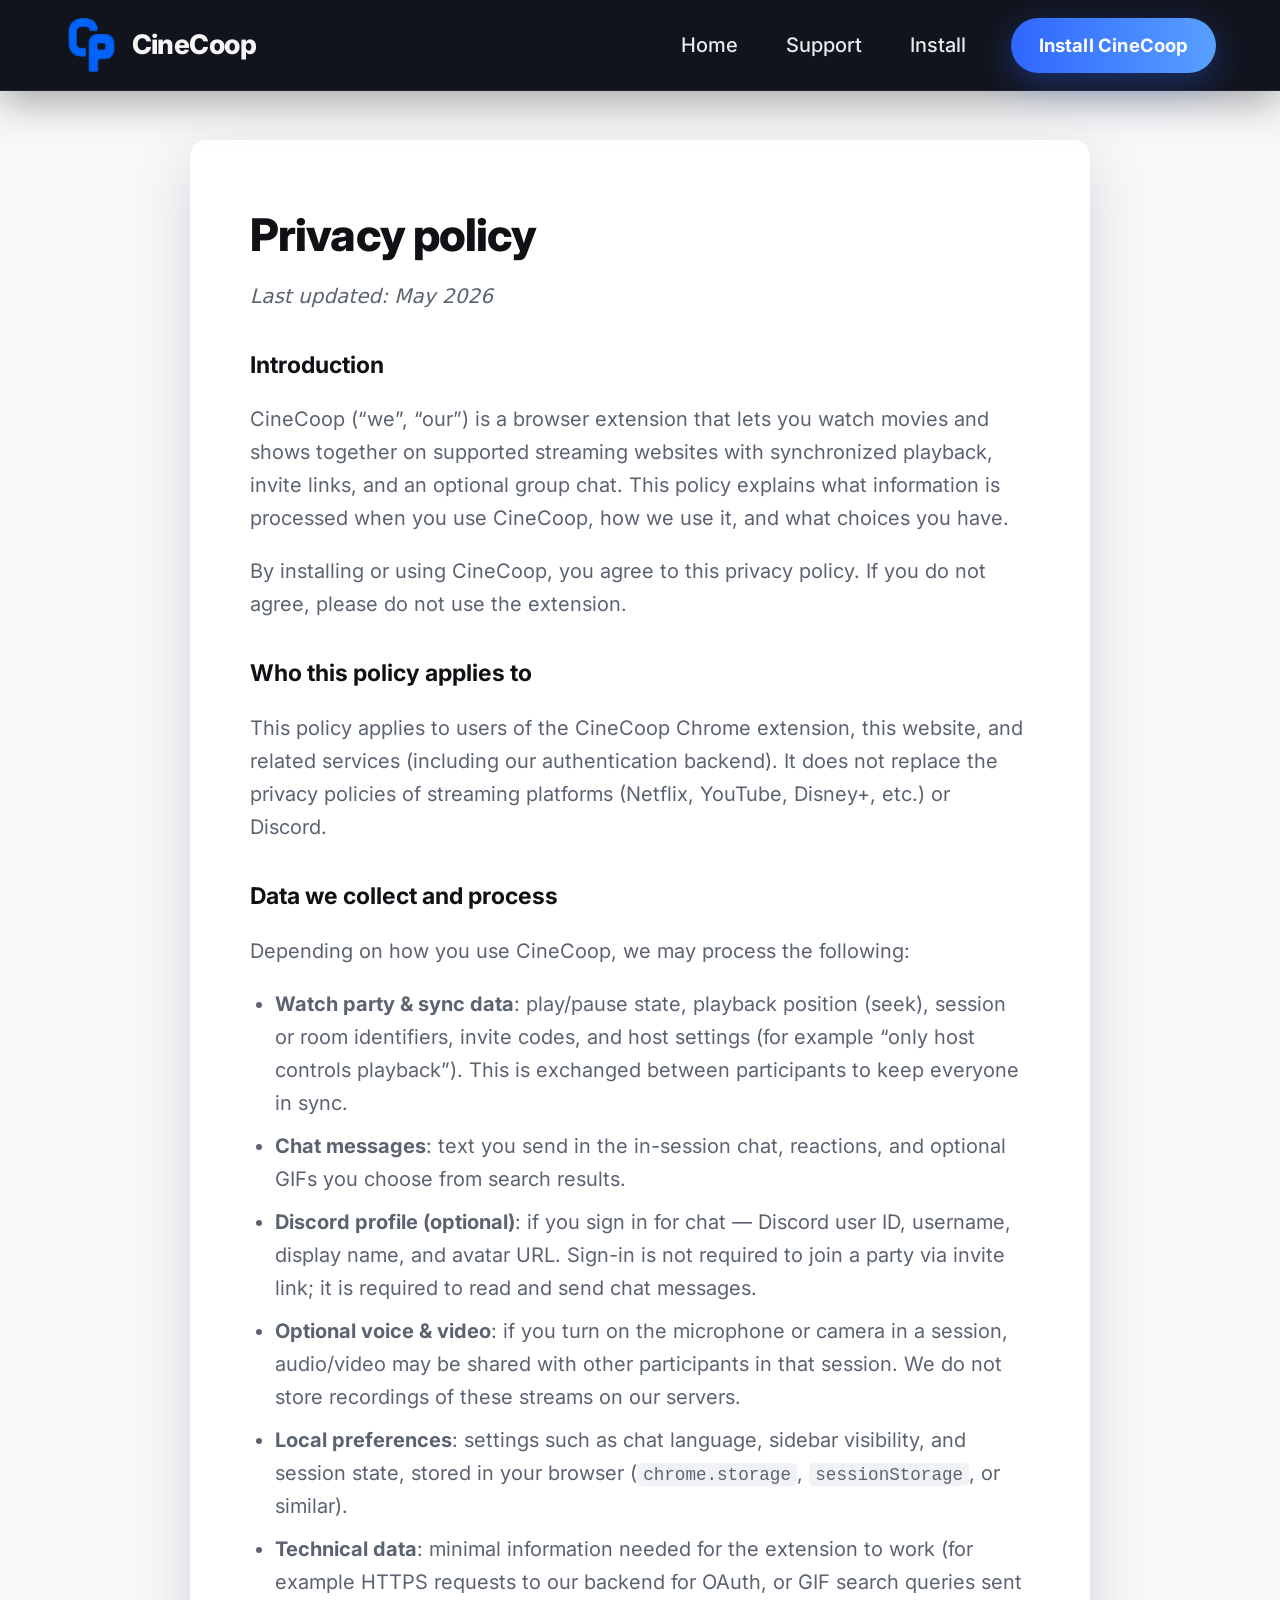
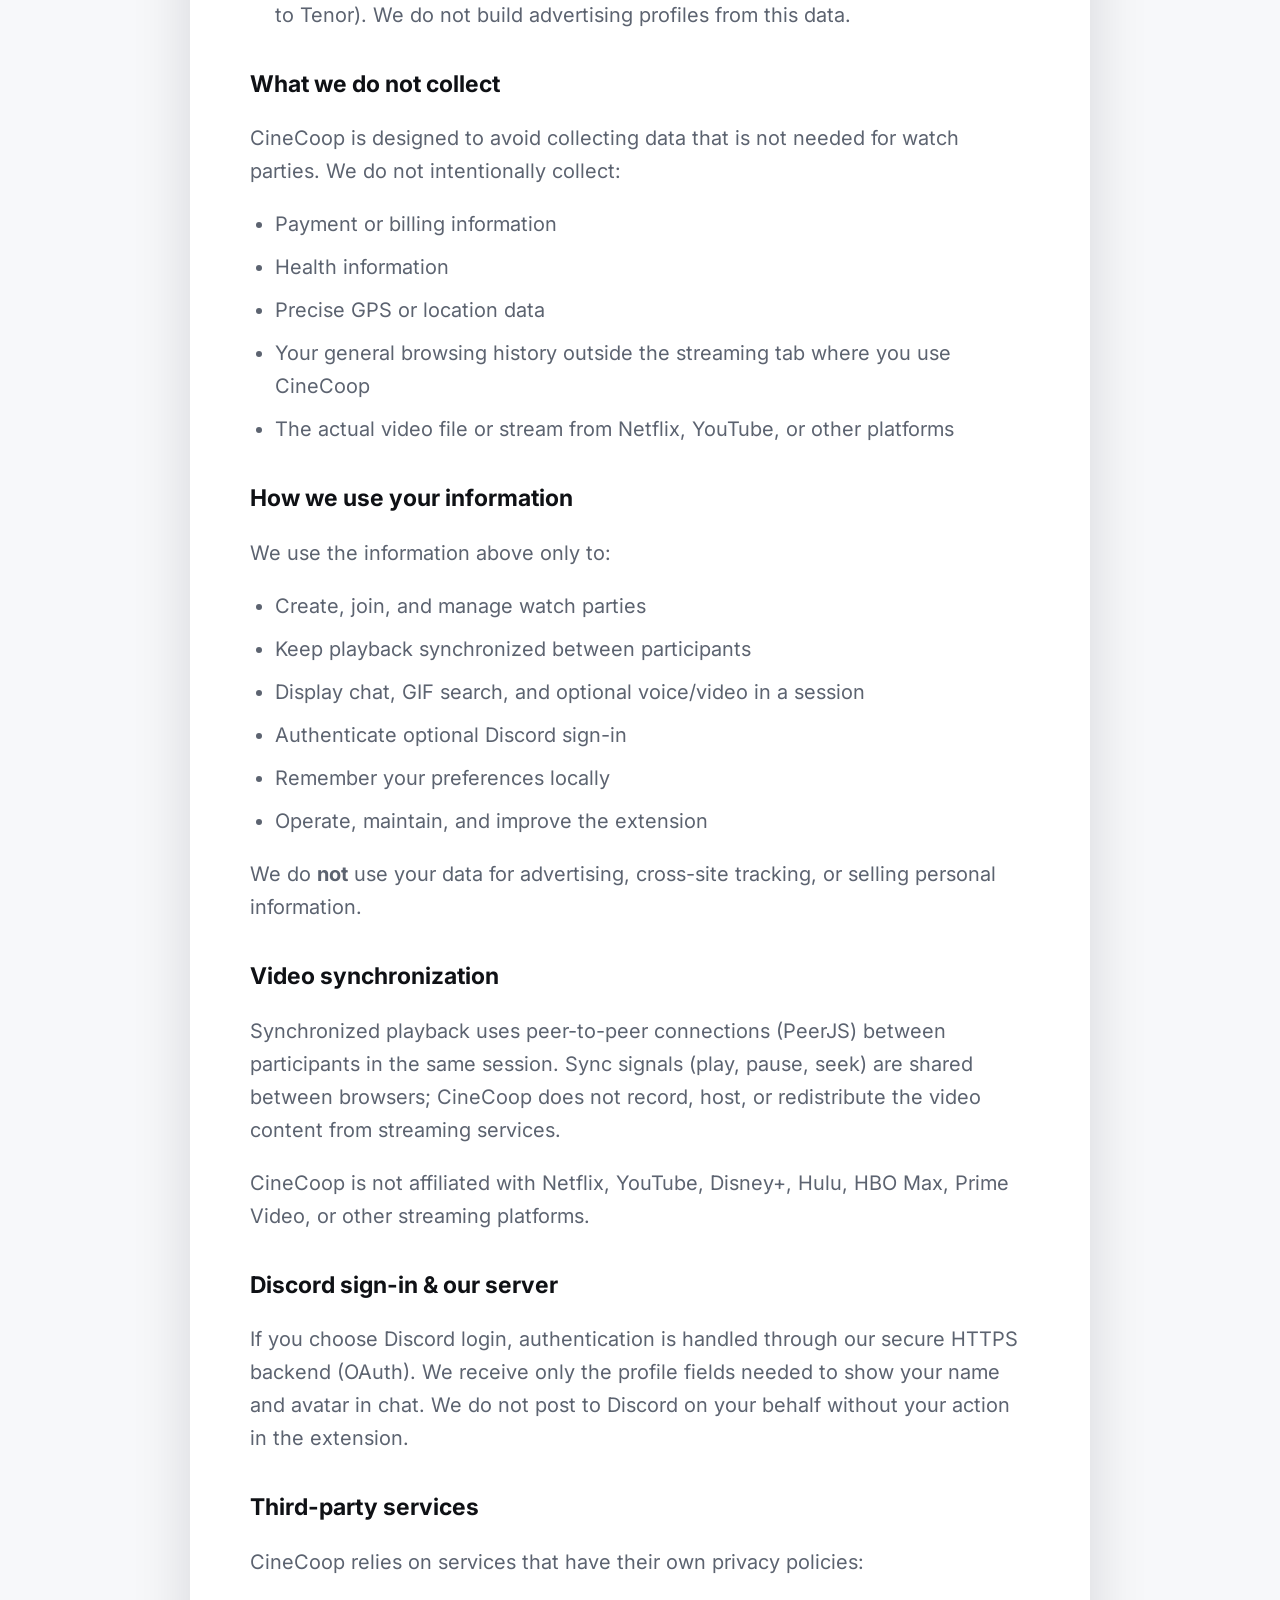
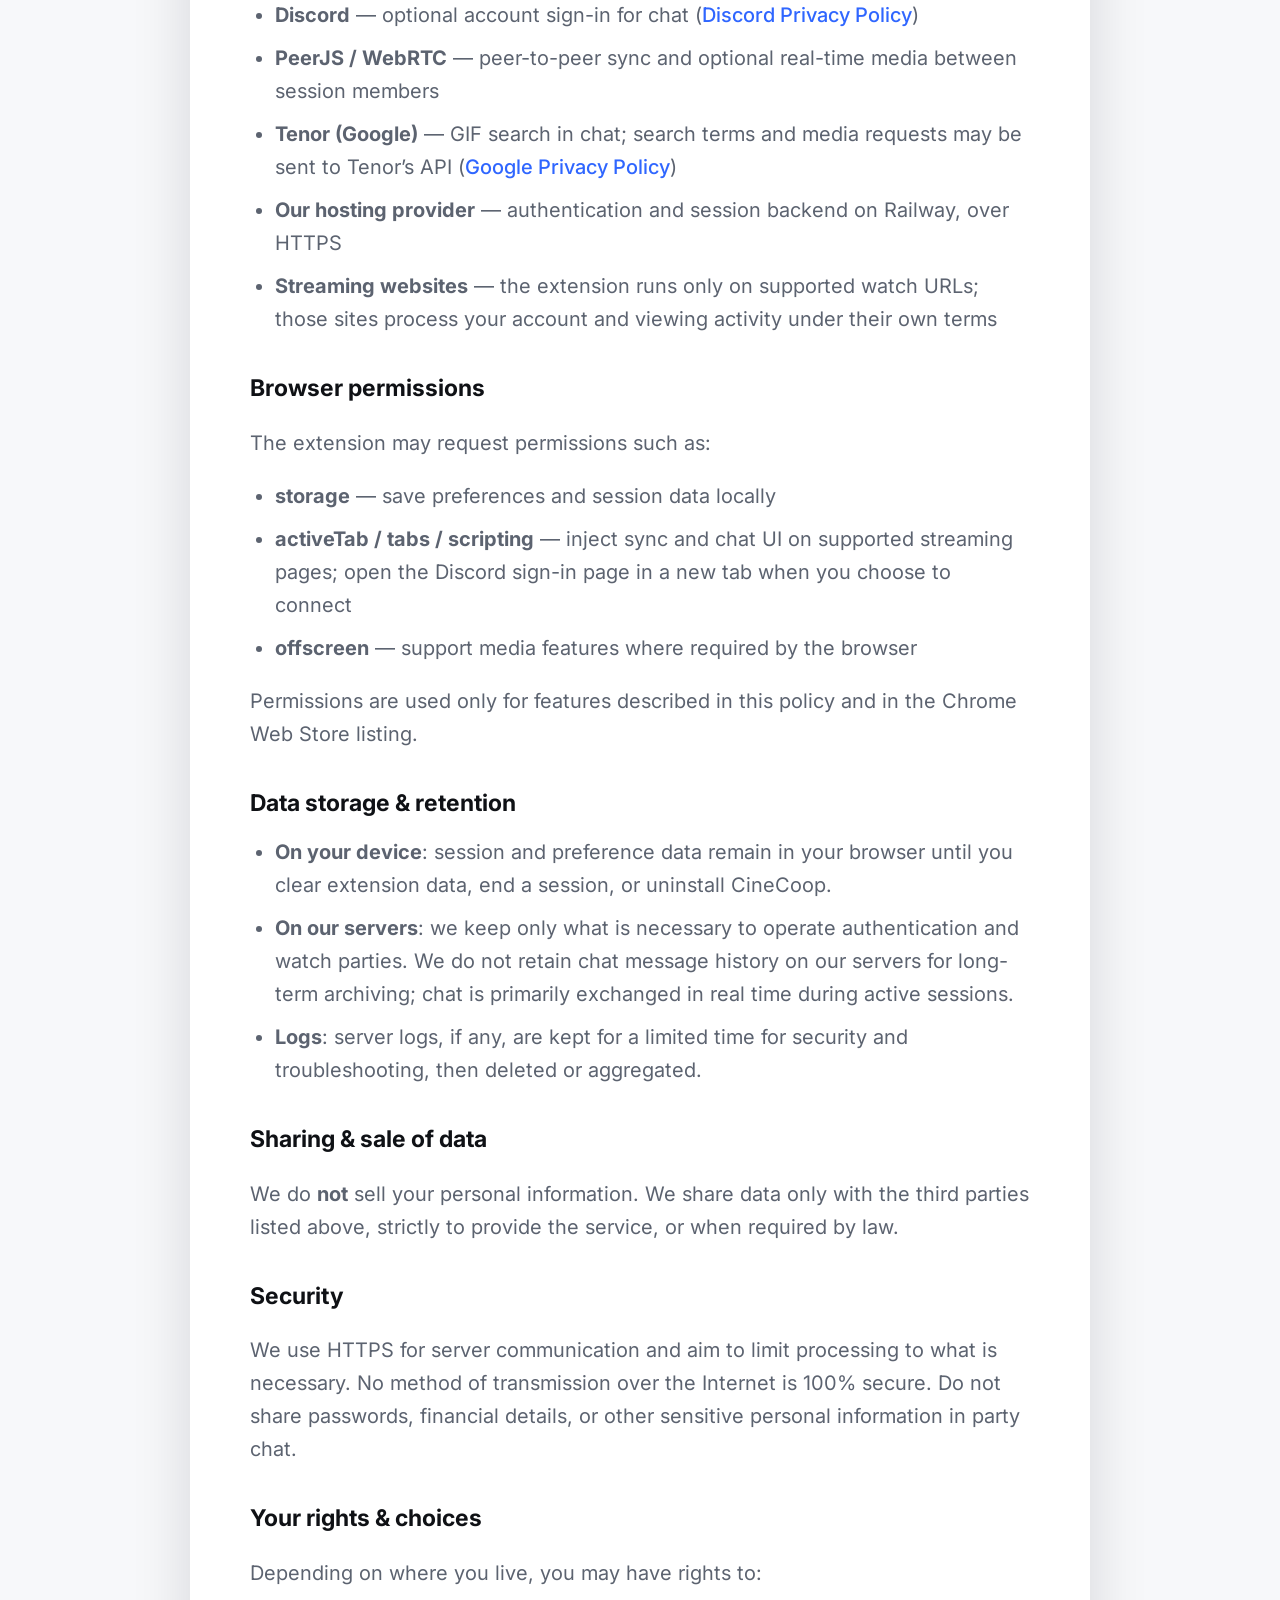
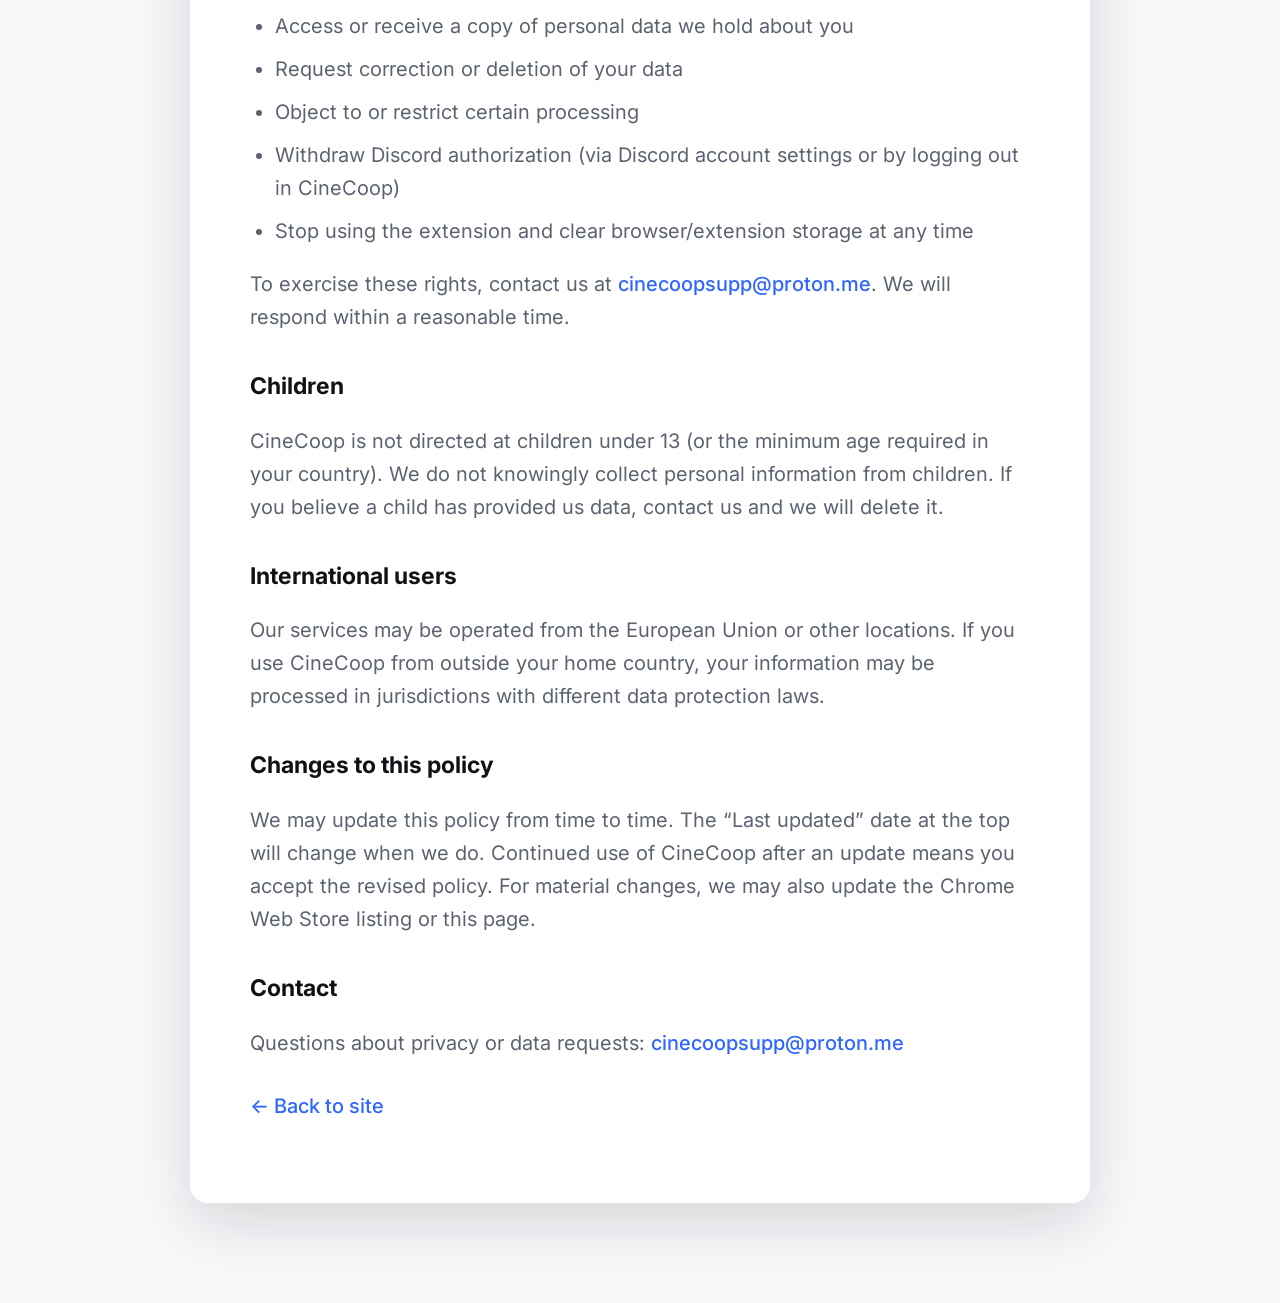
==== commit 4c160cbd: "Use CineCoop logo as favicon across pages Co-authored-by: Cursor <cursoragent@cursor.com>" ====
--- a/privacy.html
+++ b/privacy.html
@@ -4,8 +4,7 @@
     <meta charset="UTF-8" />
     <meta name="viewport" content="width=device-width, initial-scale=1.0" />
     <title>Privacy — CineCoop</title>
-    <link rel="icon" href="assets/favicon.ico?v=4" sizes="any" />
-    <link rel="icon" type="image/png" sizes="32x32" href="assets/favicon-32.png?v=4" />
+    <link rel="icon" type="image/png" sizes="48x48" href="assets/brand-cp-48.png?v=1" />
     <link rel="preconnect" href="https://fonts.googleapis.com" />
     <link rel="preconnect" href="https://fonts.gstatic.com" crossorigin />
     <link
--- a/styles.css
+++ b/styles.css
@@ -35,6 +35,42 @@
   text-size-adjust: 100%;
 }
 
+/* Desktop: même rendu que 125 % de zoom navigateur */
+@media (min-width: 1024px) {
+  html {
+    zoom: 1.25;
+  }
+
+  /* Compense le zoom pour garder le hero dans le viewport */
+  .hero {
+    height: calc(100svh / 1.25);
+    height: calc(100dvh / 1.25);
+    max-height: calc(100svh / 1.25);
+    max-height: calc(100dvh / 1.25);
+  }
+
+  /* Evite le grand vide noir et garde les logos visibles sur le premier fold */
+  .hero-shell {
+    grid-template-rows: auto auto;
+    height: auto;
+    min-height: calc(100svh / 1.25);
+    min-height: calc(100dvh / 1.25);
+    padding-top: calc((var(--header-h) + 8px) / 1.25);
+    padding-bottom: 6px;
+  }
+
+  .hero-main {
+    height: auto;
+    min-height: 0;
+  }
+
+  .hero-platforms {
+    margin-top: 0;
+    padding-top: 8px;
+    padding-bottom: 8px;
+  }
+}
+
 @media (prefers-reduced-motion: reduce) {
   html {
     scroll-behavior: auto;
